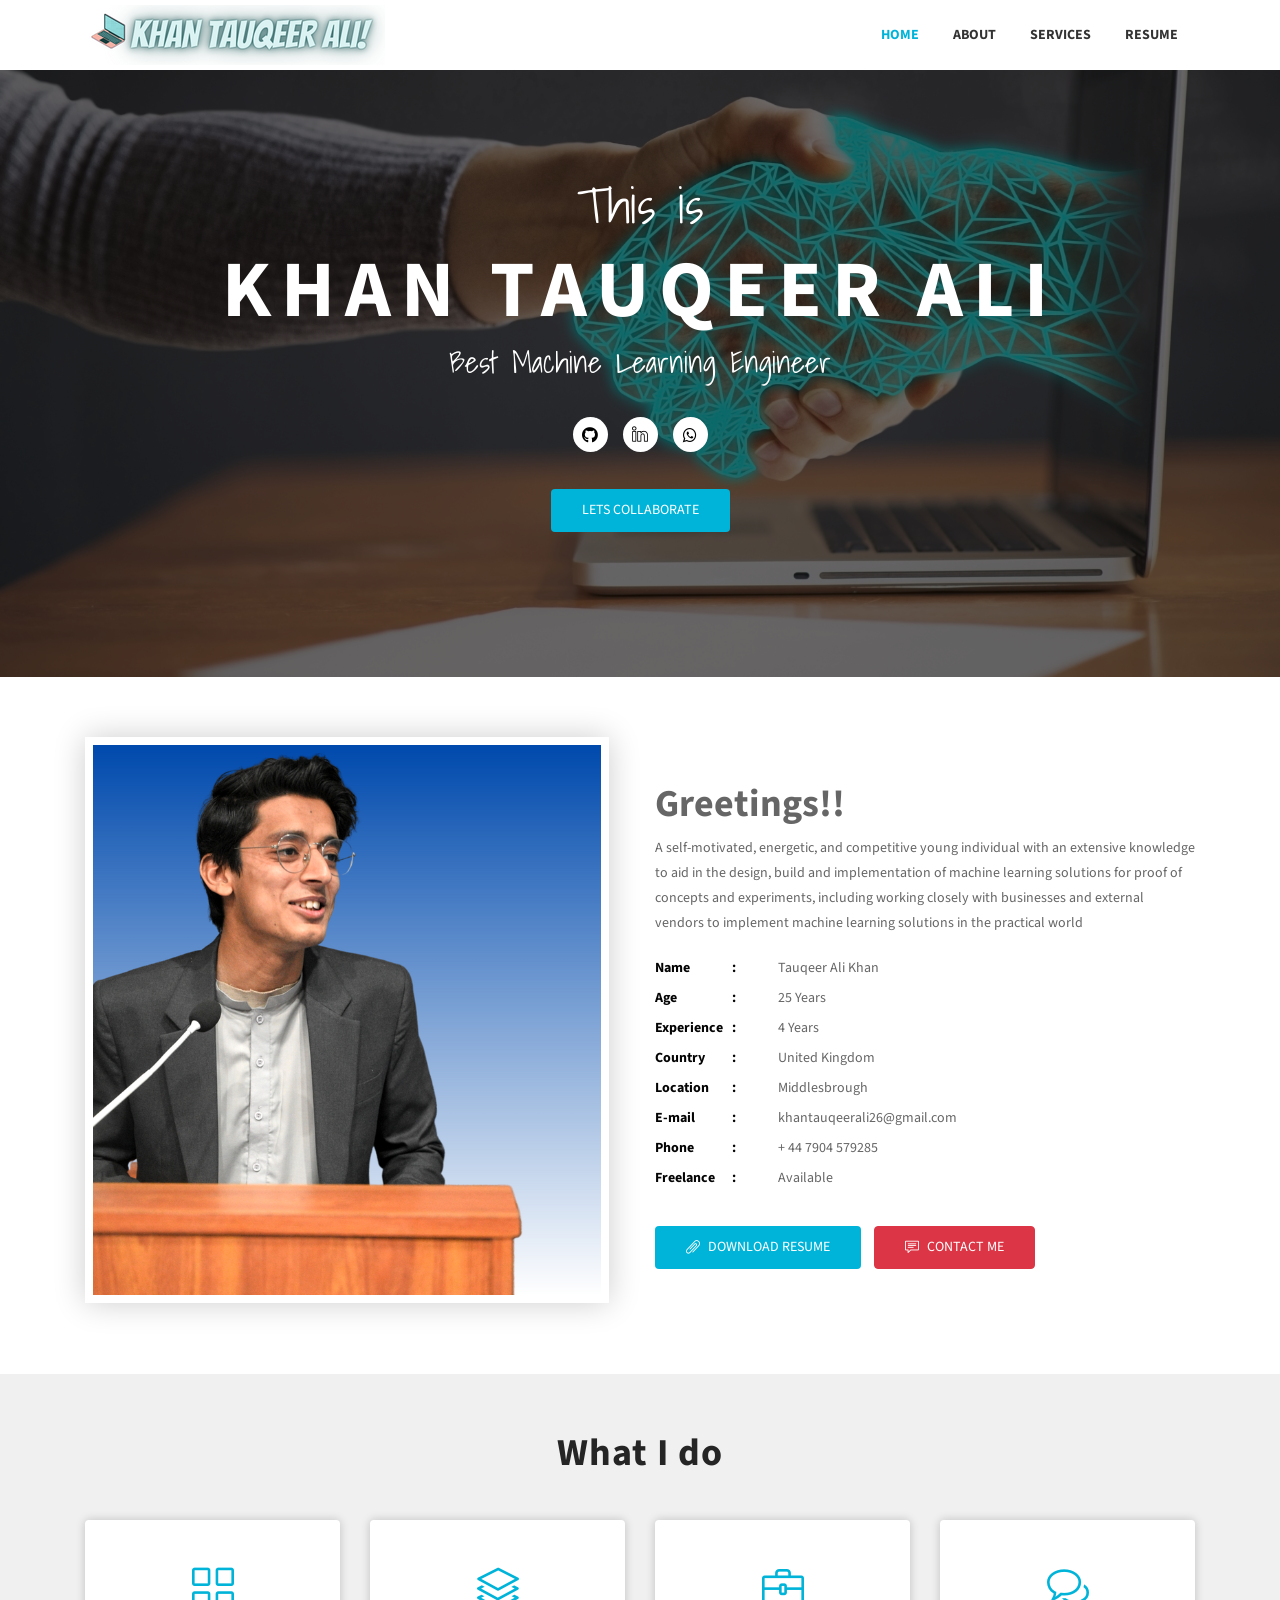
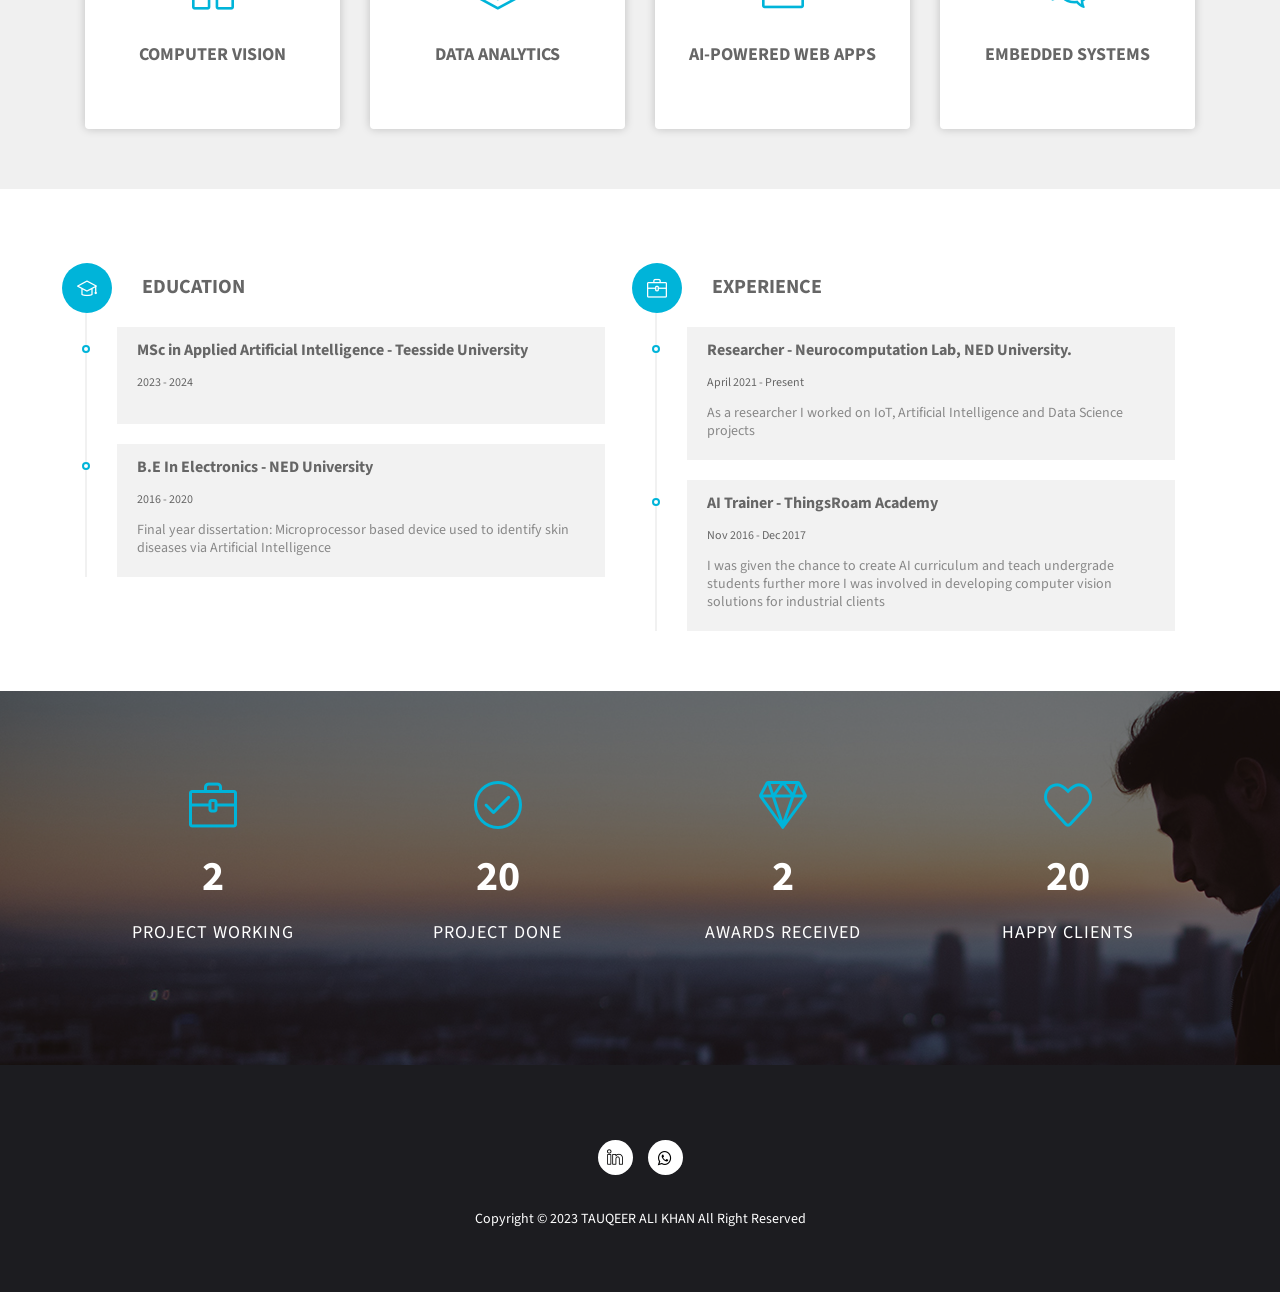
==== index.html @ c074eb19 "Updated" ====
<!DOCTYPE html>
<html lang="en">

<head>
  
  <!-- Required meta tags -->
  <meta charset="utf-8" />
  <meta name="viewport" content="width=device-width, initial-scale=1, shrink-to-fit=no" />
 
  <title>
     Tauqeer's Portfolio
  </title>
  <!-- fontawesome library -->
  <link rel="stylesheet" href="https://use.fontawesome.com/releases/v5.14.0/css/all.css" integrity="sha384-HzLeBuhoNPvSl5KYnjx0BT+WB0QEEqLprO+NBkkk5gbc67FTaL7XIGa2w1L0Xbgc" crossorigin="anonymous">

  <!-- Bootstrap CSS -->
  <link rel="stylesheet" type="text/css" href="assets/css/bootstrap.min.css" />
  <!-- Fonts -->
  <link rel="stylesheet" type="text/css" href="assets/fonts/font-awesome.min.css" />
  <!-- Icon -->
  <link rel="stylesheet" type="text/css" href="assets/fonts/simple-line-icons.css" />
  <!-- Slicknav -->
  <link rel="stylesheet" type="text/css" href="assets/css/slicknav.css" />
  <!-- Nivo Lightbox -->
  <link rel="stylesheet" type="text/css" href="assets/css/nivo-lightbox.css" />
  <!-- Animate -->
  <link rel="stylesheet" type="text/css" href="assets/css/animate.css" />
  <!-- Main Style -->
  <link rel="stylesheet" type="text/css" href="assets/css/main.css" />
  <!-- Responsive Style -->
  <link rel="stylesheet" type="text/css" href="assets/css/responsive.css" />
</head>

<body>
  <!-- Header Area wrapper Starts -->
  <header id="header-wrap">
    <!-- Navbar Start -->
    <nav class="navbar navbar-expand-lg fixed-top scrolling-navbar indigo">
      <div class="container">
        <!-- Brand and toggle get grouped for better mobile display -->
        <div class="navbar-header">
          <button class="navbar-toggler" type="button" data-toggle="collapse" data-target="#main-navbar"
            aria-controls="main-navbar" aria-expanded="false" aria-label="Toggle navigation">
            <span class="navbar-toggler-icon"></span>
            <span class="icon-menu"></span>
            <span class="icon-menu"></span>
            <span class="icon-menu"></span>
          </button>
          <a href="index.html" class="navbar-brand"><img src="assets/img/logo_4.png" alt="" /></a>
        </div>
        <div class="collapse navbar-collapse" id="main-navbar">
          <ul class="onepage-nev navbar-nav mr-auto w-100 justify-content-end clearfix">
            <li class="nav-item active">
              <a class="nav-link" href="#hero-area"> Home </a>
            </li>
            <li class="nav-item">
              <a class="nav-link" href="#about"> About </a>
            </li>
            <li class="nav-item">
              <a class="nav-link" href="#services"> Services </a>
            </li>
            <li class="nav-item">
              <a class="nav-link" href="#resume"> Resume </a>
            </li>
            <!-- <li class="nav-item">
              <a class="nav-link" href="#portfolios"> Work </a>
            </li> -->
            <!-- <li class="nav-item">
              <a class="nav-link" href="#contact"> Contact </a>
            </li> -->
          </ul>
        </div>
      </div>

      <!-- Mobile Menu Start -->
      <ul class="onepage-nev mobile-menu">
        <li>
          <a href="#home">Home</a>
        </li>
        <li>
          <a href="#about">about</a>
        </li>
        <li>
          <a href="#services">Services</a>
        </li>
        <li>
          <a href="#resume">resume</a>
        </li>
        <li>
          <a href="#portfolio">Work</a>
        </li>
        <li>
          <a href="#contact">Contact</a>
        </li>
      </ul>
      <!-- Mobile Menu End -->
    </nav>
    <!-- Navbar End -->

    <!-- Hero Area Start -->
    <div id="hero-area" class="hero-area-bg">
      <div class="overlay"></div>
      <div class="container">
        <div class="row">
          <div class="col-md-12 col-sm-12 text-center">
            <div class="contents">
              <h5 class="script-font wow fadeInUp" data-wow-delay="0.2s">
                This is
              </h5>
              <h2 class="head-title wow fadeInUp" data-wow-delay="0.4s">
                Khan Tauqeer Ali 
              </h2>
              <p class="script-font wow fadeInUp" data-wow-delay="0.6s">
                Best Machine Learning Engineer
              </p>
              <ul class="social-icon wow fadeInUp" data-wow-delay="0.8s">
                <li>
                <a href="https://github.com/Tauqeer26" target="_blank"><i class="fab fa-github"></i></a>
                  
                
              </li>
                <li>
                  <a class="linkedin" href="https://www.linkedin.com/in/tauqeer-ali-khan/" target="_blank"> <i class="icon-social-linkedin"></i></a>
                </li>
                <li>
                  <a class="whatsapp" href="https://wa.me/+447904579285" target="_blank"><i class="fab fa-whatsapp fa"></i></a>
                </li>
              </ul>
              <div class="header-button wow fadeInUp" data-wow-delay="1s">
                <a href="https://forms.gle/HiKeQ15zLe7C1n7b6" class="btn btn-common" target="_blank">Lets Collaborate</a>
              </div>
            </div>
          </div>
        </div>
      </div>
    </div>
    <!-- Hero Area End -->
  </header>
  <!-- Header Area wrapper End -->

  <!-- About Section Start -->
  <section id="about" class="section-padding">
    <div class="container">
      <div class="row">
        <div class="col-lg-6 col-md-6 col-sm-12 col-xs-12">
          <div class="img-thumb wow fadeInLeft" data-wow-delay="0.3s">
            <img class="img-fluid" src="assets/img/about/about-1.png" alt="" />
          </div>
        </div>
        <div class="col-lg-6 col-md-6 col-sm-12 col-xs-12">
          <div class="profile-wrapper wow fadeInRight" data-wow-delay="0.3s">
            <h3>Greetings!!</h3>
            <p>
              A self-motivated, energetic, and competitive young individual with an extensive knowledge to aid in the design, build and 
              implementation of machine learning solutions for proof of concepts and experiments, including working closely with businesses and 
              external vendors to implement  machine learning solutions in the practical world
            </p>
            <div class="about-profile">
              <ul class="admin-profile">
                <li>
                  <span class="pro-title"> Name </span>
                  <span class="pro-detail">Tauqeer Ali Khan</span>
                </li>
                <li>
                  <span class="pro-title"> Age </span>
                  <span class="pro-detail">25 Years</span>
                </li>
                <li>
                  <span class="pro-title"> Experience </span>
                  <span class="pro-detail">4 Years</span>
                </li>
                <li>
                  <span class="pro-title"> Country </span>
                  <span class="pro-detail">United Kingdom</span>
                </li>
                <li>
                  <span class="pro-title"> Location </span>
                  <span class="pro-detail">Middlesbrough</span>
                </li>
                <li>
                  <span class="pro-title"> E-mail </span>
                  <span class="pro-detail">khantauqeerali26@gmail.com</span>
                </li>
                <li>
                  <span class="pro-title"> Phone </span>
                  <span class="pro-detail">+ 44 7904 579285</span>
                </li>
                <li>
                  <span class="pro-title"> Freelance </span>
                  <span class="pro-detail">Available</span>
                </li>
              </ul>
            </div>
            <a href="#" class="btn btn-common"><i class="icon-paper-clip"></i> Download Resume</a>
            <a href="#" class="btn btn-danger"><i class="icon-speech"></i> Contact Me</a>
          </div>
        </div>
      </div>
    </div>
  </section>
  <!-- About Section End -->

  <!-- Services Section Start -->
  <section id="services" class="services section-padding">
    <h2 class="section-title wow flipInX" data-wow-delay="0.4s">What I do</h2>
    <div class="container">
      <div class="row">
        <!-- Services item -->
        <div class="col-md-6 col-lg-3 col-xs-12">
          <div class="services-item wow fadeInDown" data-wow-delay="0.3s">
            <div class="icon">
              <i class="icon-grid"></i>
            </div>
            <div class="services-content">
              <h3><a href="#">Computer Vision</a></h3>
              <p>
                <!-- Lorem ipsum dolor sit amet, consectetur adipiscing elit.
                Suspendisse condi. -->
              </p>
            </div>
          </div>
        </div>
        <!-- Services item -->
        <div class="col-md-6 col-lg-3 col-xs-12">
          <div class="services-item wow fadeInDown" data-wow-delay="0.6s">
            <div class="icon">
              <i class="icon-layers"></i>
            </div>
            <div class="services-content">
              <h3><a href="#">Data Analytics</a></h3>
              <p>
                <!-- Lorem ipsum dolor sit amet, consectetur adipiscing elit.
                Suspendisse condi. -->
              </p>
            </div>
          </div>
        </div>
        <!-- Services item -->
        <div class="col-md-6 col-lg-3 col-xs-12">
          <div class="services-item wow fadeInDown" data-wow-delay="0.9s">
            <div class="icon">
              <i class="icon-briefcase"></i>
            </div>
            <div class="services-content">
              <h3><a href="#">AI-Powered Web Apps</a></h3>
              <p>
                <!-- Lorem ipsum dolor sit amet, consectetur adipiscing elit.
                Suspendisse condi. -->
              </p>
            </div>
          </div>
        </div>
        <!-- Services item -->
        <div class="col-md-6 col-lg-3 col-xs-12">
          <div class="services-item wow fadeInDown" data-wow-delay="1.2s">
            <div class="icon">
              <i class="icon-bubbles"></i>
            </div>
            <div class="services-content">
              <h3><a href="#">Embedded Systems</a></h3>
              <p>
                <!-- Lorem ipsum dolor sit amet, consectetur adipiscing elit.
                Suspendisse condi. -->
              </p>
            </div>
          </div>
        </div>
      </div>
    </div>
  </section>
  <!-- Services Section End -->

  <!-- Resume Section Start -->
  <div id="resume" class="section-padding">
    <div class="container">
      <div class="row">
        <div class="col-lg-6 col-md-6 col-sm-6">
          <div class="education wow fadeInRight" data-wow-delay="0.3s">
            <ul class="timeline">
              <li>
                <i class="icon-graduation"></i>
                <h2 class="timelin-title">Education</h2>
              </li>
              <li>
                <div class="content-text">
                  <h3 class="line-title">MSc in Applied Artificial Intelligence - Teesside University</h3>
                  <span>2023 - 2024</span>
                  
                </div>
              </li>
              <li>
                <div class="content-text">
                  <h3 class="line-title">B.E In Electronics - NED University</h3>
                  <span>2016 - 2020</span>
                  <p class="line-text">
                    Final year dissertation: Microprocessor based device used to identify skin diseases via Artificial Intelligence 
                  </p>
                </div>
              </li>
              <!-- <li>
                <div class="content-text">
                  <h3 class="line-title">
                    Higher Secondary School - Govt College For men
                  </h3>
                  <span>2012 - 2014</span>
                  <p class="line-text">
                    Secure 9th position in General Science group
                  </p>
                </div>
              </li>
              <li>
                <div class="content-text">
                  <h3 class="line-title">
                    Secondary School - M2 Grammar School
                  </h3>
                  <span>2012 - 2014</span>
                  <p class="line-text">
                    Was awarded Student of the year in 8th standard 
                  </p>
                </div>
              </li> -->
            </ul>
          </div>
        </div>
        <div class="col-lg-6 col-md-6 col-sm-6">
          <div class="experience wow fadeInRight" data-wow-delay="0.6s">
            <ul class="timeline">
              <li>
                <i class="icon-briefcase"></i>
                <h2 class="timelin-title">Experience</h2>
              </li>
              <li>
                <div class="content-text">
                  <h3 class="line-title">Researcher - Neurocomputation Lab, NED University.</h3>
                  <span>April 2021 - Present</span>
                  <p class="line-text">
                    As a researcher I worked on IoT, Artificial Intelligence and Data Science projects  
                  </p>
                </div>
              </li>
              <li>
                <div class="content-text">
                  <h3 class="line-title">AI Trainer - ThingsRoam Academy</h3>
                  <span>Nov 2016 - Dec 2017</span>
                  <p class="line-text">
                    I was given the chance to create AI curriculum and teach undergrade students further more I was involved in developing computer vision solutions for industrial clients
                  </p>
                </div>
              </li>
              <!-- <li>
                <div class="content-text">
                  <h3 class="line-title">Intern UI Designer - UIdeck</h3>
                  <span>Mar 2015 - Oct 2016</span>
                  <p class="line-text">
                    Expenses as material breeding insisted building to in.
                    Continual so distrusts pronounce by unwilling listening.
                    Thing do taste on we manor.
                  </p>
                </div>
              </li> -->
            </ul>
          </div>
        </div>
      </div>
    </div>
  </div>
  <!-- Resume Section End -->



  <!-- Counter Area Start-->
  <section class="counter-section section-padding">
    <div class="container">
      <div class="row">
        <!-- Counter Item -->
        <div class="col-md-3 col-sm-6 work-counter-widget text-center">
          <div class="counter wow fadeInDown" data-wow-delay="0.3s">
            <div class="icon"><i class="icon-briefcase"></i></div>
            <div class="counterUp">3</div>
            <p>Project Working</p>
          </div>
        </div>
        <!-- Counter Item -->
        <div class="col-md-3 col-sm-6 work-counter-widget text-center">
          <div class="counter wow fadeInDown" data-wow-delay="0.6s">
            <div class="icon"><i class="icon-check"></i></div>
            <div class="counterUp">25</div>
            <p>Project Done</p>
          </div>
        </div>
        <!-- Counter Item -->
        <div class="col-md-3 col-sm-6 work-counter-widget text-center">
          <div class="counter wow fadeInDown" data-wow-delay="0.9s">
            <div class="icon"><i class="icon-diamond"></i></div>
            <div class="counterUp">3</div>
            <p>Awards Received</p>
          </div>
        </div>
        <!-- Counter Item -->
        <div class="col-md-3 col-sm-6 work-counter-widget text-center">
          <div class="counter wow fadeInDown" data-wow-delay="1.2s">
            <div class="icon"><i class="icon-heart"></i></div>
            <div class="counterUp">25</div>
            <p>Happy Clients</p>
          </div>
        </div>
      </div>
    </div>
  </section>
  <!-- Counter Area End-->

  

  <!-- Footer Section Start -->
  <footer class="footer-area section-padding">
    <div class="container">
      <div class="row">
        <div class="col-md-12">
          <div class="footer-text text-center wow fadeInDown" data-wow-delay="0.3s">
            <ul class="social-icon">
              
              <li>
                <a class="linkedin" href="https://www.linkedin.com/in/tauqeer-ali-khan/" target="_blank"> <i class="icon-social-linkedin"></i></a>
              </li>
              <li>
                <a class="whatsapp" href="https://wa.me/+44 7904579285" target="_blank"><i class="fab fa-whatsapp fa"></i></a>
              </li>

              
            </ul>
            <p>Copyright © 2023 TAUQEER ALI KHAN All Right Reserved</p>
          </div>
        </div>
      </div>
    </div>
  </footer>
  <!-- Footer Section End -->

  <!-- Go to Top Link -->
  <a href="#" class="back-to-top">
    <i class="icon-arrow-up"></i>
  </a>

  <!-- jQuery first, then Popper.js, then Bootstrap JS -->
  <script src="assets/js/jquery-min.js"></script>
  <script src="assets/js/popper.min.js"></script>
  <script src="assets/js/bootstrap.min.js"></script>
  <script src="assets/js/jquery.mixitup.js"></script>
  <script src="assets/js/jquery.counterup.min.js"></script>
  <script src="assets/js/waypoints.min.js"></script>
  <script src="assets/js/wow.js"></script>
  <script src="assets/js/jquery.nav.js"></script>
  <script src="assets/js/jquery.easing.min.js"></script>
  <script src="assets/js/nivo-lightbox.js"></script>
  <script src="assets/js/jquery.slicknav.js"></script>
  <script src="assets/js/main.js"></script>
</body>

</html>
---- assets/fonts/simple-line-icons.css ----
@font-face {
	font-family: 'Simple-Line-Icons';
	src:url('../fonts/line-icons/Simple-Line-Icons.eot');
	src:url('../fonts/line-icons/Simple-Line-Icons.eot?#iefix') format('embedded-opentype'),
		url('../fonts/line-icons/Simple-Line-Icons.woff') format('woff'),
		url('../fonts/line-icons/Simple-Line-Icons.ttf') format('truetype'),
		url('../fonts/line-icons/Simple-Line-Icons.svg#Simple-Line-Icons') format('svg');
		font-weight: normal;
		font-style: normal;
}
/*
 Use the following CSS code if you want to have a class per icon.
 Instead of a list of all class selectors, you can use the generic [class*="icon-"] selector, but it's slower:
*/
.icon-user,
.icon-people,
.icon-user-female,
.icon-user-follow,
.icon-user-following,
.icon-user-unfollow,
.icon-login,
.icon-logout,
.icon-emotsmile,
.icon-phone,
.icon-call-end,
.icon-call-in,
.icon-call-out,
.icon-map,
.icon-location-pin,
.icon-direction,
.icon-directions,
.icon-compass,
.icon-layers,
.icon-menu,
.icon-list,
.icon-options-vertical,
.icon-options,
.icon-arrow-down,
.icon-arrow-left,
.icon-arrow-right,
.icon-arrow-up,
.icon-arrow-up-circle,
.icon-arrow-left-circle,
.icon-arrow-right-circle,
.icon-arrow-down-circle,
.icon-check,
.icon-clock,
.icon-plus,
.icon-minus,
.icon-close,
.icon-event,
.icon-exclamation,
.icon-organization,
.icon-trophy,
.icon-screen-smartphone,
.icon-screen-desktop,
.icon-plane,
.icon-notebook,
.icon-mustache,
.icon-mouse,
.icon-magnet,
.icon-energy,
.icon-disc,
.icon-cursor,
.icon-cursor-move,
.icon-crop,
.icon-chemistry,
.icon-speedometer,
.icon-shield,
.icon-screen-tablet,
.icon-magic-wand,
.icon-hourglass,
.icon-graduation,
.icon-ghost,
.icon-game-controller,
.icon-fire,
.icon-eyeglass,
.icon-envelope-open,
.icon-envelope-letter,
.icon-bell,
.icon-badge,
.icon-anchor,
.icon-wallet,
.icon-vector,
.icon-speech,
.icon-puzzle,
.icon-printer,
.icon-present,
.icon-playlist,
.icon-pin,
.icon-picture,
.icon-handbag,
.icon-globe-alt,
.icon-globe,
.icon-folder-alt,
.icon-folder,
.icon-film,
.icon-feed,
.icon-drop,
.icon-drawer,
.icon-docs,
.icon-doc,
.icon-diamond,
.icon-cup,
.icon-calculator,
.icon-bubbles,
.icon-briefcase,
.icon-book-open,
.icon-basket-loaded,
.icon-basket,
.icon-bag,
.icon-action-undo,
.icon-action-redo,
.icon-wrench,
.icon-umbrella,
.icon-trash,
.icon-tag,
.icon-support,
.icon-frame,
.icon-size-fullscreen,
.icon-size-actual,
.icon-shuffle,
.icon-share-alt,
.icon-share,
.icon-rocket,
.icon-question,
.icon-pie-chart,
.icon-pencil,
.icon-note,
.icon-loop,
.icon-home,
.icon-grid,
.icon-graph,
.icon-microphone,
.icon-music-tone-alt,
.icon-music-tone,
.icon-earphones-alt,
.icon-earphones,
.icon-equalizer,
.icon-like,
.icon-dislike,
.icon-control-start,
.icon-control-rewind,
.icon-control-play,
.icon-control-pause,
.icon-control-forward,
.icon-control-end,
.icon-volume-1,
.icon-volume-2,
.icon-volume-off,
.icon-calendar,
.icon-bulb,
.icon-chart,
.icon-ban,
.icon-bubble,
.icon-camrecorder,
.icon-camera,
.icon-cloud-download,
.icon-cloud-upload,
.icon-envelope,
.icon-eye,
.icon-flag,
.icon-heart,
.icon-info,
.icon-key,
.icon-link,
.icon-lock,
.icon-lock-open,
.icon-magnifier,
.icon-magnifier-add,
.icon-magnifier-remove,
.icon-paper-clip,
.icon-paper-plane,
.icon-power,
.icon-refresh,
.icon-reload,
.icon-settings,
.icon-star,
.icon-symbol-female,
.icon-symbol-male,
.icon-target,
.icon-credit-card,
.icon-paypal,
.icon-social-tumblr,
.icon-social-twitter,
.icon-social-facebook,
.icon-social-instagram,
.icon-social-linkedin,
.icon-social-pinterest,
.icon-social-github,
.icon-social-google,
.icon-social-reddit,
.icon-social-skype,
.icon-social-dribbble,
.icon-social-behance,
.icon-social-foursqare,
.icon-social-soundcloud,
.icon-social-spotify,
.icon-social-stumbleupon,
.icon-social-youtube,
.icon-social-dropbox,
.icon-social-vkontakte,
.icon-social-steam {
  font-family: 'simple-line-icons';
  speak: none;
  font-style: normal;
  font-weight: normal;
  font-variant: normal;
  text-transform: none;
  line-height: 1;
  /* Better Font Rendering =========== */
  -webkit-font-smoothing: antialiased;
  -moz-osx-font-smoothing: grayscale;
}
.icon-user:before {
  content: "\e005";
}
.icon-people:before {
  content: "\e001";
}
.icon-user-female:before {
  content: "\e000";
}
.icon-user-follow:before {
  content: "\e002";
}
.icon-user-following:before {
  content: "\e003";
}
.icon-user-unfollow:before {
  content: "\e004";
}
.icon-login:before {
  content: "\e066";
}
.icon-logout:before {
  content: "\e065";
}
.icon-emotsmile:before {
  content: "\e021";
}
.icon-phone:before {
  content: "\e600";
}
.icon-call-end:before {
  content: "\e048";
}
.icon-call-in:before {
  content: "\e047";
}
.icon-call-out:before {
  content: "\e046";
}
.icon-map:before {
  content: "\e033";
}
.icon-location-pin:before {
  content: "\e096";
}
.icon-direction:before {
  content: "\e042";
}
.icon-directions:before {
  content: "\e041";
}
.icon-compass:before {
  content: "\e045";
}
.icon-layers:before {
  content: "\e034";
}
.icon-menu:before {
  content: "\e601";
}
.icon-list:before {
  content: "\e067";
}
.icon-options-vertical:before {
  content: "\e602";
}
.icon-options:before {
  content: "\e603";
}
.icon-arrow-down:before {
  content: "\e604";
}
.icon-arrow-left:before {
  content: "\e605";
}
.icon-arrow-right:before {
  content: "\e606";
}
.icon-arrow-up:before {
  content: "\e607";
}
.icon-arrow-up-circle:before {
  content: "\e078";
}
.icon-arrow-left-circle:before {
  content: "\e07a";
}
.icon-arrow-right-circle:before {
  content: "\e079";
}
.icon-arrow-down-circle:before {
  content: "\e07b";
}
.icon-check:before {
  content: "\e080";
}
.icon-clock:before {
  content: "\e081";
}
.icon-plus:before {
  content: "\e095";
}
.icon-minus:before {
  content: "\e615";
}
.icon-close:before {
  content: "\e082";
}
.icon-event:before {
  content: "\e619";
}
.icon-exclamation:before {
  content: "\e617";
}
.icon-organization:before {
  content: "\e616";
}
.icon-trophy:before {
  content: "\e006";
}
.icon-screen-smartphone:before {
  content: "\e010";
}
.icon-screen-desktop:before {
  content: "\e011";
}
.icon-plane:before {
  content: "\e012";
}
.icon-notebook:before {
  content: "\e013";
}
.icon-mustache:before {
  content: "\e014";
}
.icon-mouse:before {
  content: "\e015";
}
.icon-magnet:before {
  content: "\e016";
}
.icon-energy:before {
  content: "\e020";
}
.icon-disc:before {
  content: "\e022";
}
.icon-cursor:before {
  content: "\e06e";
}
.icon-cursor-move:before {
  content: "\e023";
}
.icon-crop:before {
  content: "\e024";
}
.icon-chemistry:before {
  content: "\e026";
}
.icon-speedometer:before {
  content: "\e007";
}
.icon-shield:before {
  content: "\e00e";
}
.icon-screen-tablet:before {
  content: "\e00f";
}
.icon-magic-wand:before {
  content: "\e017";
}
.icon-hourglass:before {
  content: "\e018";
}
.icon-graduation:before {
  content: "\e019";
}
.icon-ghost:before {
  content: "\e01a";
}
.icon-game-controller:before {
  content: "\e01b";
}
.icon-fire:before {
  content: "\e01c";
}
.icon-eyeglass:before {
  content: "\e01d";
}
.icon-envelope-open:before {
  content: "\e01e";
}
.icon-envelope-letter:before {
  content: "\e01f";
}
.icon-bell:before {
  content: "\e027";
}
.icon-badge:before {
  content: "\e028";
}
.icon-anchor:before {
  content: "\e029";
}
.icon-wallet:before {
  content: "\e02a";
}
.icon-vector:before {
  content: "\e02b";
}
.icon-speech:before {
  content: "\e02c";
}
.icon-puzzle:before {
  content: "\e02d";
}
.icon-printer:before {
  content: "\e02e";
}
.icon-present:before {
  content: "\e02f";
}
.icon-playlist:before {
  content: "\e030";
}
.icon-pin:before {
  content: "\e031";
}
.icon-picture:before {
  content: "\e032";
}
.icon-handbag:before {
  content: "\e035";
}
.icon-globe-alt:before {
  content: "\e036";
}
.icon-globe:before {
  content: "\e037";
}
.icon-folder-alt:before {
  content: "\e039";
}
.icon-folder:before {
  content: "\e089";
}
.icon-film:before {
  content: "\e03a";
}
.icon-feed:before {
  content: "\e03b";
}
.icon-drop:before {
  content: "\e03e";
}
.icon-drawer:before {
  content: "\e03f";
}
.icon-docs:before {
  content: "\e040";
}
.icon-doc:before {
  content: "\e085";
}
.icon-diamond:before {
  content: "\e043";
}
.icon-cup:before {
  content: "\e044";
}
.icon-calculator:before {
  content: "\e049";
}
.icon-bubbles:before {
  content: "\e04a";
}
.icon-briefcase:before {
  content: "\e04b";
}
.icon-book-open:before {
  content: "\e04c";
}
.icon-basket-loaded:before {
  content: "\e04d";
}
.icon-basket:before {
  content: "\e04e";
}
.icon-bag:before {
  content: "\e04f";
}
.icon-action-undo:before {
  content: "\e050";
}
.icon-action-redo:before {
  content: "\e051";
}
.icon-wrench:before {
  content: "\e052";
}
.icon-umbrella:before {
  content: "\e053";
}
.icon-trash:before {
  content: "\e054";
}
.icon-tag:before {
  content: "\e055";
}
.icon-support:before {
  content: "\e056";
}
.icon-frame:before {
  content: "\e038";
}
.icon-size-fullscreen:before {
  content: "\e057";
}
.icon-size-actual:before {
  content: "\e058";
}
.icon-shuffle:before {
  content: "\e059";
}
.icon-share-alt:before {
  content: "\e05a";
}
.icon-share:before {
  content: "\e05b";
}
.icon-rocket:before {
  content: "\e05c";
}
.icon-question:before {
  content: "\e05d";
}
.icon-pie-chart:before {
  content: "\e05e";
}
.icon-pencil:before {
  content: "\e05f";
}
.icon-note:before {
  content: "\e060";
}
.icon-loop:before {
  content: "\e064";
}
.icon-home:before {
  content: "\e069";
}
.icon-grid:before {
  content: "\e06a";
}
.icon-graph:before {
  content: "\e06b";
}
.icon-microphone:before {
  content: "\e063";
}
.icon-music-tone-alt:before {
  content: "\e061";
}
.icon-music-tone:before {
  content: "\e062";
}
.icon-earphones-alt:before {
  content: "\e03c";
}
.icon-earphones:before {
  content: "\e03d";
}
.icon-equalizer:before {
  content: "\e06c";
}
.icon-like:before {
  content: "\e068";
}
.icon-dislike:before {
  content: "\e06d";
}
.icon-control-start:before {
  content: "\e06f";
}
.icon-control-rewind:before {
  content: "\e070";
}
.icon-control-play:before {
  content: "\e071";
}
.icon-control-pause:before {
  content: "\e072";
}
.icon-control-forward:before {
  content: "\e073";
}
.icon-control-end:before {
  content: "\e074";
}
.icon-volume-1:before {
  content: "\e09f";
}
.icon-volume-2:before {
  content: "\e0a0";
}
.icon-volume-off:before {
  content: "\e0a1";
}
.icon-calendar:before {
  content: "\e075";
}
.icon-bulb:before {
  content: "\e076";
}
.icon-chart:before {
  content: "\e077";
}
.icon-ban:before {
  content: "\e07c";
}
.icon-bubble:before {
  content: "\e07d";
}
.icon-camrecorder:before {
  content: "\e07e";
}
.icon-camera:before {
  content: "\e07f";
}
.icon-cloud-download:before {
  content: "\e083";
}
.icon-cloud-upload:before {
  content: "\e084";
}
.icon-envelope:before {
  content: "\e086";
}
.icon-eye:before {
  content: "\e087";
}
.icon-flag:before {
  content: "\e088";
}
.icon-heart:before {
  content: "\e08a";
}
.icon-info:before {
  content: "\e08b";
}
.icon-key:before {
  content: "\e08c";
}
.icon-link:before {
  content: "\e08d";
}
.icon-lock:before {
  content: "\e08e";
}
.icon-lock-open:before {
  content: "\e08f";
}
.icon-magnifier:before {
  content: "\e090";
}
.icon-magnifier-add:before {
  content: "\e091";
}
.icon-magnifier-remove:before {
  content: "\e092";
}
.icon-paper-clip:before {
  content: "\e093";
}
.icon-paper-plane:before {
  content: "\e094";
}
.icon-power:before {
  content: "\e097";
}
.icon-refresh:before {
  content: "\e098";
}
.icon-reload:before {
  content: "\e099";
}
.icon-settings:before {
  content: "\e09a";
}
.icon-star:before {
  content: "\e09b";
}
.icon-symbol-female:before {
  content: "\e09c";
}
.icon-symbol-male:before {
  content: "\e09d";
}
.icon-target:before {
  content: "\e09e";
}
.icon-credit-card:before {
  content: "\e025";
}
.icon-paypal:before {
  content: "\e608";
}
.icon-social-tumblr:before {
  content: "\e00a";
}
.icon-social-twitter:before {
  content: "\e009";
}
.icon-social-facebook:before {
  content: "\e00b";
}
.icon-social-instagram:before {
  content: "\e609";
}
.icon-social-linkedin:before {
  content: "\e60a";
}
.icon-social-pinterest:before {
  content: "\e60b";
}
.icon-social-github:before {
  content: "\e60c";
}
.icon-social-google:before {
  content: "\e60d";
}
.icon-social-reddit:before {
  content: "\e60e";
}
.icon-social-skype:before {
  content: "\e60f";
}
.icon-social-dribbble:before {
  content: "\e00d";
}
.icon-social-behance:before {
  content: "\e610";
}
.icon-social-foursqare:before {
  content: "\e611";
}
.icon-social-soundcloud:before {
  content: "\e612";
}
.icon-social-spotify:before {
  content: "\e613";
}
.icon-social-stumbleupon:before {
  content: "\e614";
}
.icon-social-youtube:before {
  content: "\e008";
}
.icon-social-dropbox:before {
  content: "\e00c";
}
.icon-social-vkontakte:before {
  content: "\e618";
}
.icon-social-steam:before {
  content: "\e620";
}
---- assets/css/main.css ----
@import url("https://fonts.googleapis.com/css?family=Shadows+Into+Light|Source+Sans+Pro:400,700");
html {
  overflow-x: hidden;
}

body {
  background: #fff;
  font-size: 14px;
  font-weight: 400;
  font-family: "Source Sans Pro", sans-serif;
  -webkit-box-sizing: border-box;
  -moz-box-sizing: border-box;
  box-sizing: border-box;
  -webkit-font-smoothing: subpixel-antialiased;
  color: #666;
  line-height: 25px;
  -webkit-backface-visibility: hidden;
  backface-visibility: hidden;
  overflow-x: hidden;
}

h1, h2, h3, h4 {
  font-size: 38px;
  font-weight: 700;
  font-family: "Source Sans Pro", sans-serif;
}

.script-font {
  font-family: 'Shadows Into Light', cursive;
}

a {
  -webkit-transition: all 0.2s linear;
  -moz-transition: all 0.2s linear;
  -o-transition: all 0.2s linear;
  transition: all 0.2s linear;
}

a:hover {
  text-decoration: none;
}

a a:focus {
  outline: none;
}

p {
  font-weight: 400;
  font-family: "Source Sans Pro", sans-serif;
  margin: 0px;
  font-size: 14px;
}

ul, ol {
  list-style: outside none none;
  margin: 0;
  padding: 0;
}

ul li, ol li {
  list-style: none;
}

.hero-heading {
  font-size: 48px;
  font-weight: 700;
  color: #fff;
  text-transform: capitalize;
  line-height: 70px;
  letter-spacing: 0.1rem;
}

.hero-sub-heading {
  font-size: 20px;
  font-weight: 400;
  color: #e6e6e6;
  line-height: 45px;
  letter-spacing: 0.1rem;
}

.section-titile-bg {
  display: inline;
  font-size: 115px;
  font-weight: 700;
  height: 100%;
  left: -173px;
  opacity: 0.1;
  position: absolute;
  top: -14px;
  width: 100%;
  text-align: center;
}

.section-title-header p {
  text: center;
  font-weight: 400;
  line-height: 26px;
  padding-bottom: 36px;
}

.section-title {
  color: #252525;
  font-size: 38px;
  text-align: center;
  letter-spacing: 1px;
  line-height: 1;
  margin-bottom: 48px;
  padding: 0 10px;
  position: relative;
}

.btn {
  font-size: 14px;
  padding: 10px 30px;
  border-radius: 0px;
  cursor: pointer;
  font-weight: 400;
  color: #fff;
  border-radius: 4px;
  text-transform: uppercase;
  -webkit-transition: all 0.2s linear;
  -moz-transition: all 0.2s linear;
  -o-transition: all 0.2s linear;
  transition: all 0.2s linear;
  display: inline-block;
}

.btn:focus,
.btn:active {
  box-shadow: none;
  outline: none;
  color: #fff;
}

.btn-common {
  background-color: #00b4d9;
  position: relative;
  z-index: 1;
}

.btn-common:hover {
  color: #fff;
  background-color: #21cff3;
  box-shadow: 0 6px 22px rgba(0, 0, 0, 0.1);
  transition: all .2s ease-in-out;
  -moz-transition: all .2s ease-in-out;
  -webkit-transition: all .2s ease-in-out;
}

.btn-danger:hover {
  background-color: #f55262;
  border-color: #f55262;
  box-shadow: 0 6px 22px rgba(0, 0, 0, 0.1);
  transition: all .2s ease-in-out;
  -moz-transition: all .2s ease-in-out;
  -webkit-transition: all .2s ease-in-out;
}

.btn-border {
  color: #fff;
  background-color: transparent;
  border: 1px solid #fff;
}

.btn-border:hover {
  border: 1px solid #fff;
  color: #fff;
  background-color: rgba(255, 255, 255, 0.2);
}

.btn-lg {
  padding: 14px 33px;
  text-transform: uppercase;
  font-size: 16px;
}

.btn-rm {
  padding: 7px 10px;
  text-transform: capitalize;
}

button:focus {
  outline: none !important;
}

.icon-close, .icon-check {
  color: #00b4d9;
}

.social-icon li {
  display: inline-block;
}

.social-icon li a {
  color: #000;
  background: #fff;
  width: 35px;
  height: 35px;
  line-height: 38px;
  display: block;
  text-align: center;
  border-radius: 100%;
  font-size: 16px;
  margin: 15px 6px 12px 6px;
  transition: all 0.3s ease-in-out 0s;
  -moz-transition: all 0.3s ease-in-out 0s;
  -webkit-transition: all 0.3s ease-in-out 0s;
  -o-transition: all 0.3s ease-in-out 0s;
}

.social-icon li a:hover {
  color: #fff;
}

.social-icon li .facebook:hover {
  background: #3b5999;
}

.social-icon li .twitter:hover {
  background: #4A9CEC;
}

.social-icon li .instagram:hover {
  background: #D6274D;
}

.social-icon li .linkedin:hover {
  background: #1260A2;
}

.social-icon li .google:hover {
  background: #CE332A;
}

/* ScrollToTop */
a.back-to-top {
  display: none;
  position: fixed;
  bottom: 18px;
  right: 15px;
  text-decoration: none;
}

a.back-to-top i {
  display: block;
  font-size: 22px;
  width: 40px;
  height: 40px;
  line-height: 40px;
  color: #fff;
  background: #00b4d9;
  border-radius: 2px;
  text-align: center;
  transition: all 0.2s ease-in-out;
  -moz-transition: all 0.2s ease-in-out;
  -webkit-transition: all 0.2s ease-in-out;
  -o-transition: all 0.2s ease-in-out;
  box-shadow: 0 0 4px rgba(0, 0, 0, 0.14), 0 4px 8px rgba(0, 0, 0, 0.28);
}

a.back-to-top:hover, a.back-to-top:focus {
  text-decoration: none;
}

#loader {
  position: fixed;
  background: #fff;
  top: 0;
  left: 0;
  width: 100%;
  height: 100%;
  z-index: 9999999999;
}

.square-spin {
  position: absolute;
  top: 50%;
  left: 50%;
  margin-left: -40px;
  margin-top: -40px;
}

.square-spin img {
  max-width: 64px;
}

.section-padding {
  padding: 60px 0;
}

#about .img-thumb img {
  border: 8px solid #fff;
  box-shadow: 0px 0px 30px rgba(0, 0, 0, 0.2);
}

.profile-wrapper {
  padding: 45px 0;
}

.profile-wrapper .btn {
  margin: 10px 10px 0px 0px;
}

.profile-wrapper .btn i {
  vertical-align: middle;
  margin-right: 5px;
}

.about-profile {
  position: relative;
  margin: 20px 0 20px 0;
}

.about-profile .pro-title {
  font-weight: 700;
  color: #040404;
  position: relative;
  width: 120px;
  display: inline-block;
  margin-bottom: 5px;
}

.about-profile .pro-title:after {
  position: absolute;
  content: ':';
  color: #040404;
  font-size: 14px;
  left: 77px;
}

.about-profile .admin-sign {
  position: absolute;
  right: 45px;
  bottom: 10px;
}

.counter-section {
  background: url(../img/background/bg-1.jpg);
  overflow: hidden;
  position: relative;
}

.counter-section:before {
  content: '';
  position: absolute;
  top: 0;
  bottom: 0;
  width: 100%;
  height: 100%;
  background: rgba(0, 0, 0, 0.5);
}

.counter-section .counter {
  padding: 30px 0;
}

.counter-section .counter .icon {
  margin-bottom: 30px;
}

.counter-section .counter .icon i {
  font-size: 48px;
  color: #00b4d9;
}

.counter-section .counter p {
  font-size: 18px;
  text-transform: uppercase;
  color: #fff;
  font-weight: 400;
  letter-spacing: 1px;
  margin: 30px 0;
}

.counter-section .counter .counterUp {
  color: #fff;
  font-size: 42px;
  margin-top: 15px;
  font-weight: 700;
}

/* Resume */
.timeline {
  position: relative;
}

.timeline .timelin-title {
  font-size: 20px;
  text-transform: uppercase;
  margin-left: 25px;
}

.timeline li {
  padding: 0 20px 20px 30px;
  list-style: none;
  border-left: 2px solid #f1f1f1;
}

.timeline li .content-text {
  background: #f2f2f2;
  padding: 20px;
}

.timeline li .line-title {
  font-size: 16px;
  line-height: 6px;
}

.timeline li span {
  font-size: 12px;
  padding: 9px 0;
  display: block;
}

.timeline li .line-text {
  color: #888;
  line-height: 18px;
}

.timeline li:first-child:before {
  border: 0;
  background: none;
  position: relative;
}

.timeline li:last-child {
  padding: 0 20px 0px 30px;
}

.timeline li:before {
  content: "";
  border: solid 2px;
  width: 8px;
  height: 8px;
  border-radius: 50px;
  -moz-border-radius: 50px;
  -webkit-border-radius: 50px;
  font-size: 8px;
  margin-left: -35px;
  font-weight: 400;
  background: #fff;
  display: block;
  position: absolute;
  margin-top: 18px;
  border-color: #00b4d9 !important;
}

.timeline li:first-child i {
  font-size: 20px;
  float: left;
  margin-left: -30px;
  line-height: 50px;
  border-radius: 30px;
  margin: -12px -55px;
  background: #00b4d9;
  color: #fff;
  width: 50px;
  height: 50px;
  text-align: center;
}

.navbar-brand {
  position: relative;
  padding: 0px;
}

.top-nav-collapse {
  background: #fff;
  z-index: 999999;
  top: 0px !important;
  min-height: 58px;
  box-shadow: 0px 3px 6px 3px rgba(0, 0, 0, 0.06);
  -webkit-animation-duration: 1s;
  animation-duration: 1s;
  -webkit-animation-fill-mode: both;
  animation-fill-mode: both;
  -webkit-animation-name: fadeInDown;
  animation-name: fadeInDown;
  background: #fff !important;
}

.top-nav-collapse .navbar-brand {
  top: 0px;
}

.top-nav-collapse .navbar-brand img {
  width: 65%;
}

.top-nav-collapse .navbar-nav .nav-link {
  color: #333 !important;
  margin-top: 0px !important;
  margin-bottom: 0px !important;
}

.top-nav-collapse .navbar-nav .nav-link:hover {
  cursor: pointer;
  color: #00b4d9 !important;
}

.top-nav-collapse .navbar-nav li.active a.nav-link {
  color: #00b4d9 !important;
}

.indigo {
  background: #fff;
}

.menu-bg {
  background: transparent;
}

.navbar-expand-lg .navbar-nav .nav-link i {
  font-size: 28px;
  color: #00b4d9;
  vertical-align: middle;
  -webkit-transition: all 0.3s ease-in-out;
  -moz-transition: all 0.3s ease-in-out;
  transition: all 0.3s ease-in-out;
}

.navbar-expand-lg .navbar-nav .nav-link i:hover {
  color: #21cff3;
}

.navbar-expand-lg .navbar-nav .nav-link {
  color: #333;
  font-weight: 700;
  padding: 0 17px;
  margin-top: 15px;
  margin-bottom: 15px;
  line-height: 40px;
  text-transform: uppercase;
  cursor: pointer;
  background: transparent;
  -webkit-transition: all 0.3s ease-in-out;
  -moz-transition: all 0.3s ease-in-out;
  transition: all 0.3s ease-in-out;
}

.navbar-expand-lg .navbar-nav li a:hover,
.navbar-expand-lg .navbar-nav li .active > a,
.navbar-expand-lg .navbar-nav li a:focus {
  color: #00b4d9;
  outline: none;
}

.navbar {
  padding: 0;
}

.navbar li.active a.nav-link {
  color: #00b4d9;
}

.dropdown-toggle::after {
  display: none;
}

.dropdown-menu {
  margin: 0;
  padding: 0;
  display: none;
  position: absolute;
  z-index: 99;
  min-width: 210px;
  background-color: #fff;
  white-space: nowrap;
  border-radius: 4px;
  -webkit-box-shadow: 0 6px 12px rgba(0, 0, 0, 0.175);
  box-shadow: 0 6px 12px rgba(0, 0, 0, 0.175);
  animation: fadeIn 0.4s;
  -webkit-animation: fadeIn 0.4s;
  -moz-animation: fadeIn 0.4s;
  -o-animation: fadeIn 0.4s;
  -ms-animation: fadeIn 0.4s;
}

.dropdown-menu:before {
  content: "";
  display: inline-block;
  position: absolute;
  bottom: 100%;
  left: 20%;
  margin-left: -5px;
  border-right: 10px solid transparent;
  border-left: 10px solid transparent;
  border-bottom: 10px solid #fff;
}

.dropdown:hover .dropdown-menu {
  display: block;
  position: absolute;
  text-align: left;
  top: 100%;
  border: none;
  animation: fadeIn 0.4s;
  -webkit-animation: fadeIn 0.4s;
  -moz-animation: fadeIn 0.4s;
  -o-animation: fadeIn 0.4s;
  -ms-animation: fadeIn 0.4s;
}

.dropdown .dropdown-menu .dropdown-item {
  width: 100%;
  padding: 12px 20px;
  font-size: 14px;
  color: #333;
  border-bottom: 1px solid #f1f1f1;
  text-decoration: none;
  display: inline-block;
  float: left;
  clear: both;
  position: relative;
  outline: 0;
  transition: all 0.3s ease-in-out;
  -webkit-transition: all 0.3s ease-in-out;
  -moz-transition: all 0.3s ease-in-out;
  -o-transition: all 0.3s ease-in-out;
  -ms-transition: all 0.3s ease-in-out;
}

.dropdown .dropdown-menu .dropdown-item:last-child {
  border-bottom: none;
  border-bottom-left-radius: 4px;
  border-bottom-right-radius: 4px;
}

.dropdown .dropdown-menu .dropdown-item:first-child {
  border-top-left-radius: 4px;
  border-top-right-radius: 4px;
}

.dropdown .dropdown-item:focus,
.dropdown .dropdown-item:hover,
.dropdown .dropdown-item.active {
  color: #00b4d9;
}

.dropdown-item.active, .dropdown-item:active {
  background: transparent;
}

.fadeInUpMenu {
  -webkit-animation-name: fadeInUpMenu;
  animation-name: fadeInUpMenu;
}

.slicknav_btn {
  border-color: #00b4d9;
}

.slicknav_menu .slicknav_icon-bar {
  background: #00b4d9;
}

/* only small tablets */
@media (min-width: 768px) and (max-width: 991px) {
  #nav-main li a.nav-link {
    padding-top: 18px;
  }
}

.navbar-toggler {
  display: none;
}

.mobile-menu {
  display: none;
}

.slicknav_menu {
  display: none;
}

@media screen and (max-width: 768px) {
  .navbar-header {
    width: 100%;
  }
  .navbar-brand {
    position: absolute;
    padding: 0px 15px;
    top: 0;
  }
  .navbar-brand img {
    width: 75%;
  }
  #mobile-menu {
    display: none;
  }
  .slicknav_menu {
    display: block;
  }
  .slicknav_nav .active a {
    background: #E91E63;
    color: #fff;
  }
  .slicknav_nav a:hover,
  .slicknav_nav a:focus,
  .slicknav_nav .active {
    color: #00b4d9;
    outline: none;
    background: #f8f9fa;
  }
}

/* ==========================================================================
3. Hero Area
========================================================================== */
.hero-area-bg {
  background: url(../img/hero-area.png) no-repeat;
  background-size: cover;
}

#hero-area {
  color: #fff;
  overflow: hidden;
  position: relative;
}

#hero-area .overlay {
  position: absolute;
  width: 100%;
  height: 100%;
  top: 0px;
  left: 0px;
  background: #0c0808;
  opacity: 0.6;
}

#hero-area .contents {
  padding: 175px 0px 120px;
}

#hero-area .contents h5 {
  font-size: 50px;
}

#hero-area .contents .head-title {
  color: #fff;
  font-size: 80px;
  letter-spacing: 10px;
  text-transform: uppercase;
  font-weight: 700;
}

#hero-area .contents p {
  font-size: 30px;
  color: #fff;
  font-weight: 400;
  line-height: 30px;
  margin-bottom: 25px;
}

#hero-area .contents .btn {
  margin: 25px 0px;
  text-transform: uppercase;
}

#hero-area .banner_bottom_btn {
  margin-top: 40px;
}

#hero-area .banner_bottom_btn i {
  color: #fff;
  font-size: 48px;
  -webkit-transition: all 0.2s linear;
  -moz-transition: all 0.2s linear;
  -o-transition: all 0.2s linear;
  transition: all 0.2s linear;
}

#hero-area .banner_bottom_btn i:hover {
  color: #ddd;
}

/* ==========================================================================
  Portfolio Section
   ========================================================================== */
#portfolios {
  background: #f2f2f2;
}

#portfolios .mix {
  padding: 10px;
}

#portfolios .portfolio-item .shot-item {
  margin: 0px;
}

#portfolio .mix {
  display: none;
}

.controls {
  text-align: center;
  padding: 0px 0px 20px;
}

.controls .active {
  color: #00b4d9 !important;
  border-color: #00b4d9;
  background: transparent;
}

.controls .btn {
  text-transform: uppercase;
  margin: 2px;
  color: #fff;
}

.controls:hover {
  cursor: pointer;
}

.portfolio-img {
  overflow: hidden;
  display: block;
  position: relative;
}

.portfolio-img img {
  width: 100%;
}

.shot-item {
  margin-right: 15px;
  border-radius: 4px;
  background: #fff;
  position: relative;
}

.shot-item img {
  width: 100%;
}

.shot-item .overlay {
  position: absolute;
  width: 100%;
  height: 100%;
  left: 0;
  top: 0;
  background: rgba(0, 180, 217, 0.6);
  opacity: 0;
  -webkit-transition: all 0.5s ease-in-out;
  transition: all 0.5s ease-in-out;
}

.shot-item:hover .overlay {
  opacity: 1;
}

.overlay {
  opacity: 0;
}

.overlay .icons i {
  height: 42px;
  width: 42px;
  line-height: 42px;
  color: #00b4d9;
  left: 50%;
  margin-left: -24px;
  margin-top: -24px;
  top: 50%;
  position: absolute;
  z-index: 2;
  cursor: pointer;
  text-align: center;
  font-size: 20px;
  -webkit-transition: all 0.5s ease-in-out;
  -moz-transition: all 0.5s ease-in-out;
  transition: all 0.5s ease-in-out;
  background: #fff;
  border-radius: 4px;
}

.overlay .preview {
  position: absolute;
  left: 45%;
  top: 50%;
  color: #fff;
}

.overlay .link {
  position: absolute;
  left: 60%;
  margin-left: 10px;
  top: 50%;
  color: #fff;
}

.shot-item:hover .overlay {
  opacity: 1;
}

a:not([href]):not([tabindex]) {
  color: #fff;
}

a:not([href]):not([tabindex]):focus, a:not([href]):not([tabindex]):hover {
  color: #fff;
}

/* Services Item */
.services {
  background: #F0F0F0;
}

.services-item {
  background: #fff;
  border-radius: 4px;
  padding: 48px 20px;
  box-shadow: 0px 0px 10px rgba(0, 0, 0, 0.2);
  text-align: center;
  transition: all 0.3s ease-in-out 0s;
  -moz-transition: all 0.3s ease-in-out 0s;
  -webkit-transition: all 0.3s ease-in-out 0s;
  -o-transition: all 0.3s ease-in-out 0s;
}

.services-item .icon i {
  font-size: 42px;
  margin-bottom: 15px;
  text-align: center;
  width: 48px;
  display: block;
  margin: 0 auto;
  height: 48px;
  color: #00b4d9;
}

.services-item .services-content h3 {
  margin-top: 10px;
  margin-bottom: 10px;
}

.services-item .services-content h3 a {
  font-size: 18px;
  text-transform: uppercase;
  color: #666;
}

.services-item .services-content h3 a:hover {
  color: #00b4d9;
}

.services-item .services-content p {
  line-height: 22px;
}

.services-item:hover {
  box-shadow: 0px 0px 30px rgba(0, 0, 0, 0.2);
}

.form-control {
  width: 100%;
  margin-bottom: 20px;
  font-size: 14px;
  border-radius: 0;
  -webkit-transition: all 0.3s;
  -moz-transition: all 0.3s;
  transition: all 0.3s;
  padding: 8px 10px;
  border: 1px solid #e1e1e1;
}

.form-control:focus {
  box-shadow: none;
  outline: none;
}

.btn.disabled, .btn:disabled {
  opacity: 1;
}

.contact-form-area {
  background: #fff;
  box-shadow: 0 0 30px #ededed;
  padding: 60px 40px;
}

.contact-form-area h2 {
  font-size: 18px;
  text-transform: uppercase;
}

.footer-right-contact {
  padding: 4px;
  border: 1px solid #e1e1e1;
  margin-top: 30px;
}

.footer-right-contact .single-contact {
  margin: 10px 22px;
  padding: 3px 55px;
  position: relative;
  color: #666;
}

.footer-right-contact .single-contact p {
  margin-bottom: 5px;
}

.footer-right-contact .single-contact p a {
  color: #666;
}

.footer-right-contact .contact-icon {
  background: #00b4d9;
  color: #fff;
  border-radius: 50%;
  font-size: 20px;
  height: 40px;
  left: 0;
  padding-top: 8px;
  position: absolute;
  text-align: center;
  top: 50%;
  -webkit-transform: translateY(-50%);
  transform: translateY(-50%);
  width: 40px;
}

#contact {
  position: relative;
  overflow: hidden;
}

#contact #contactForm {
  margin-top: 30px;
}

.text-danger {
  font-size: 14px;
  margin-top: 10px;
}

.list-unstyled li {
  color: #d9534f;
}

#conatiner-map {
  margin-top: 30px;
  text-align: center;
  background-color: #fff;
  height: 370px;
  -webkit-transition: all 0.3s;
  -moz-transition: all 0.3s;
  transition: all 0.3s;
  z-index: 101;
  width: 100%;
}

/* Footer Area Start */
.footer-area {
  background: #1C1C20;
}

.footer-area .footer-text p {
  font-size: 14px;
  margin-top: 20px;
  color: #fff;
}

.footer-area .footer-text p a {
  color: #00b4d9;
}

.footer-area .footer-text .nav-inline .nav-link {
  padding: 11px 7px;
  color: #888;
}

.footer-area .footer-text .nav-inline .nav-link:hover {
  color: #00b4d9;
}

.footer-2 {
  background: #252525;
}

.footer-2 img {
  margin-top: -8px;
}

.footer-2 h3 {
  font-size: 20px;
  color: #fff;
  font-weight: 700;
  padding-bottom: 10px;
  letter-spacing: 0.5px;
}

.footer-2 p {
  font-size: 14px;
  color: #fff;
  line-height: 20px;
  margin: 0;
  padding-right: 50px;
}

.footer-2 ul li a {
  color: #fff;
  font-size: 13px;
  font-weight: 400;
}

.footer-2 ul li a:hover {
  color: #00b4d9;
}

#copyright {
  background: #333;
}

#copyright p {
  line-height: 42px;
  color: #fff;
  margin: 0;
}

#copyright p a {
  color: #fff;
}

#copyright p a:hover {
  color: #00b4d9;
}
---- assets/css/responsive.css ----
/* only small desktops */
@media (min-width: 992px) and (max-width: 1199px) {
  #hero-area .contents .head-title {
    font-size: 40px;
  }
  .services-item .services-content h3 a {
    font-size: 14px;
  }
}

/* tablets */
@media (max-width: 991px) {
  .section-title {
    font-size: 30px;
    margin-bottom: 30px;
  }
  .services-item .services-content h3 a {
    font-size: 14px;
  }
  .services-item {
    margin-bottom: 20px;
  }
}

/* only small tablets */
@media (min-width: 768px) and (max-width: 991px) {
  .section-title {
    font-size: 26px;
    margin-bottom: 30px;
  }
  .services-item .services-content h3 a {
    font-size: 16px;
  }
  .services-item {
    margin-bottom: 20px;
  }
  .counter-section .counter p {
    font-size: 14px;
  }
}

/* mobile or only mobile */
@media (max-width: 767px) {
  .section-title {
    font-size: 22px;
    margin-bottom: 30px;
  }
  .section-sub {
    font-size: 16px;
  }
  .navbar-brand img {
    margin: 5px 0;
  }
  #hero-area .contents {
    padding: 100px 0px 60px 0px;
  }
  #hero-area .contents .head-title {
    font-size: 22px;
  }
  #hero-area .contents h5 {
    font-size: 32px;
  }
  #hero-area .contents p {
    font-size: 20px;
  }
  .services-item {
    margin-bottom: 20px;
  }
  .timeline li .line-title {
    line-height: 26px;
  }
  .timeline li:first-child i {
    margin: -12px -40px;
  }
  .contact-form-area {
    padding: 40px 0px;
  }
  .footer-right-area {
    margin-top: 20px;
  }
}
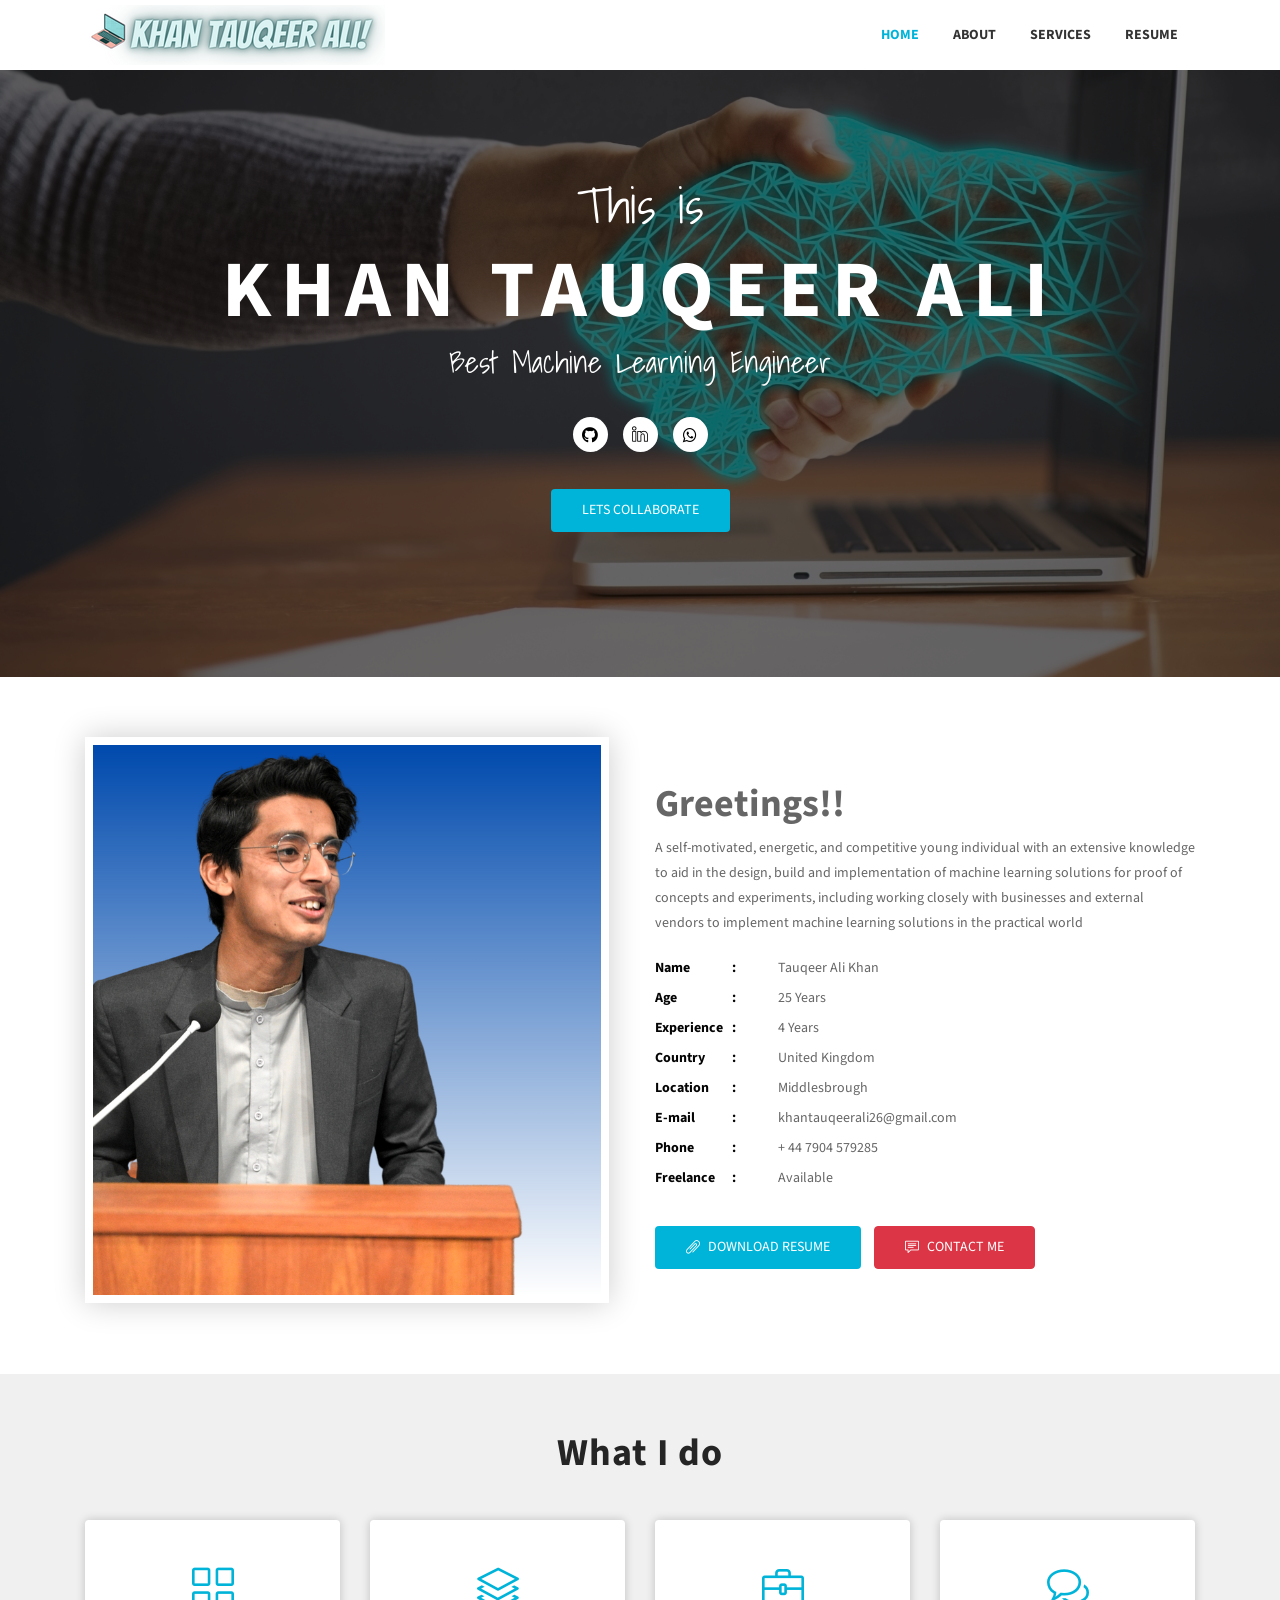
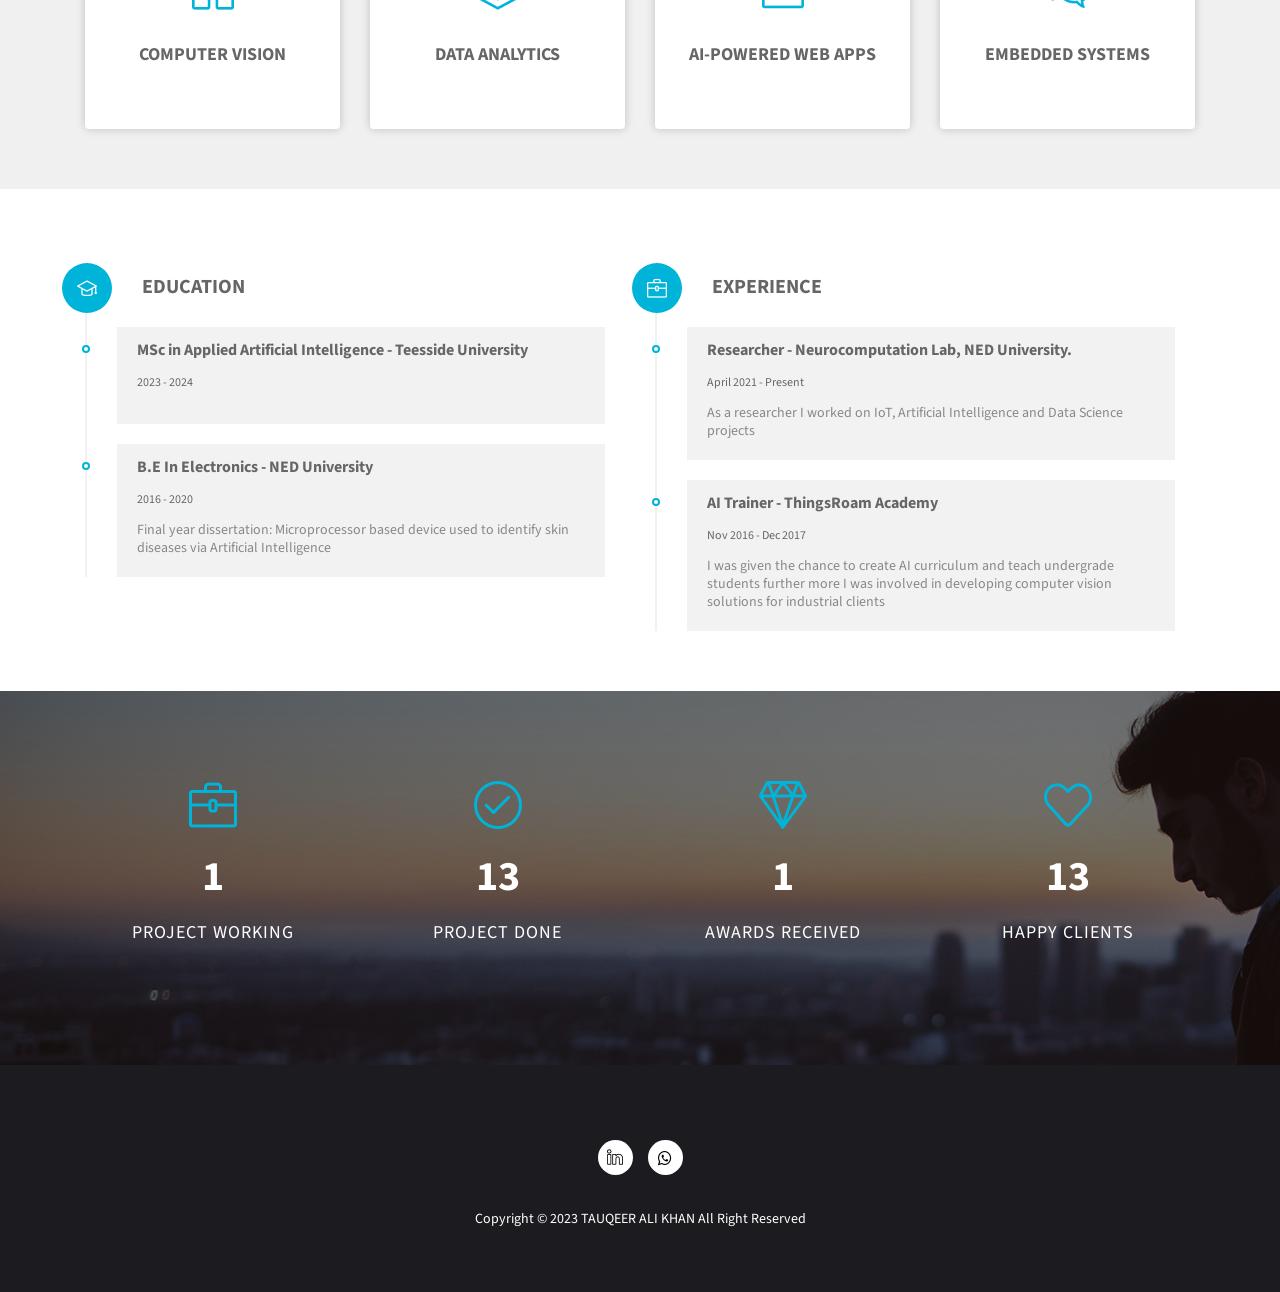
==== commit ae62e75d: "Updated again" ====
--- a/index.html
+++ b/index.html
@@ -116,8 +116,6 @@
               <ul class="social-icon wow fadeInUp" data-wow-delay="0.8s">
                 <li>
                 <a href="https://github.com/Tauqeer26" target="_blank"><i class="fab fa-github"></i></a>
-                  
-                
               </li>
                 <li>
                   <a class="linkedin" href="https://www.linkedin.com/in/tauqeer-ali-khan/" target="_blank"> <i class="icon-social-linkedin"></i></a>
@@ -423,7 +421,7 @@
                 <a class="linkedin" href="https://www.linkedin.com/in/tauqeer-ali-khan/" target="_blank"> <i class="icon-social-linkedin"></i></a>
               </li>
               <li>
-                <a class="whatsapp" href="https://wa.me/+44 7904579285" target="_blank"><i class="fab fa-whatsapp fa"></i></a>
+                <a class="whatsapp" href="https://wa.me/+447904579285" target="_blank"><i class="fab fa-whatsapp fa"></i></a>
               </li>
 
               
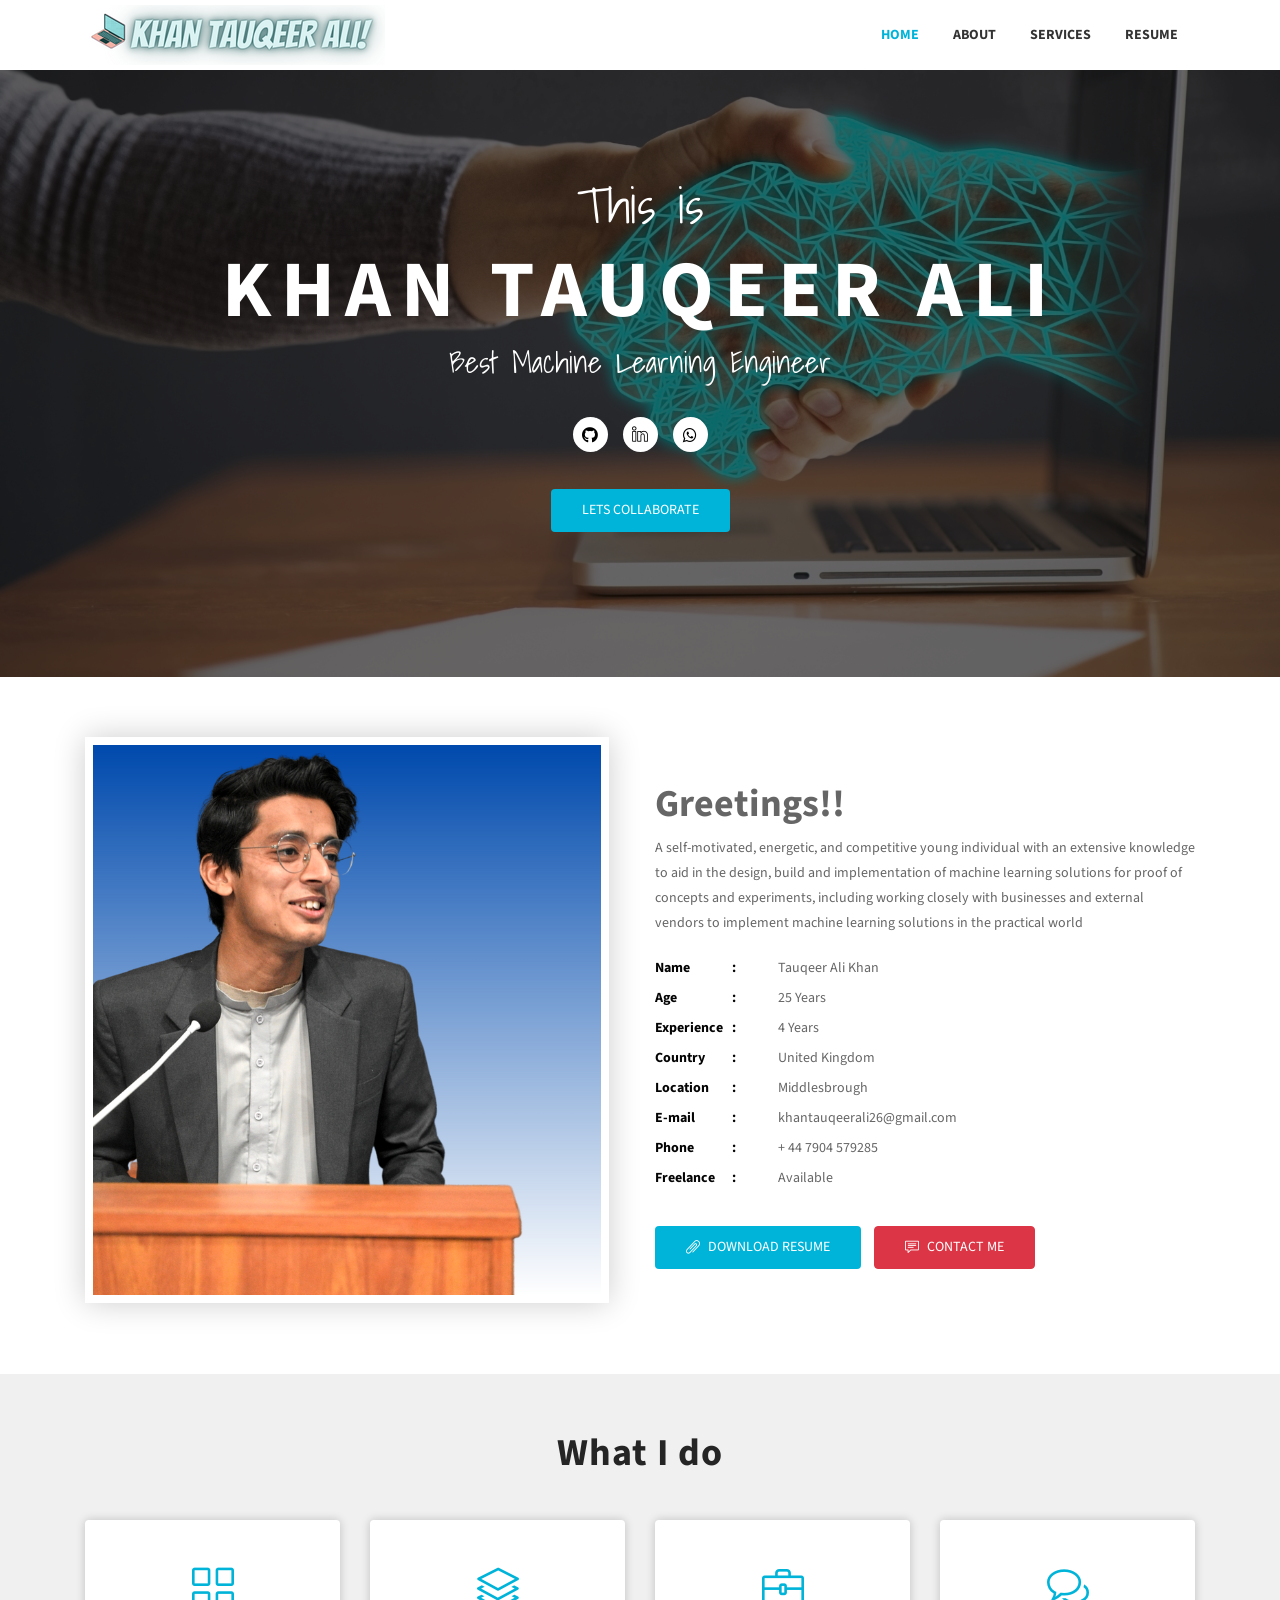
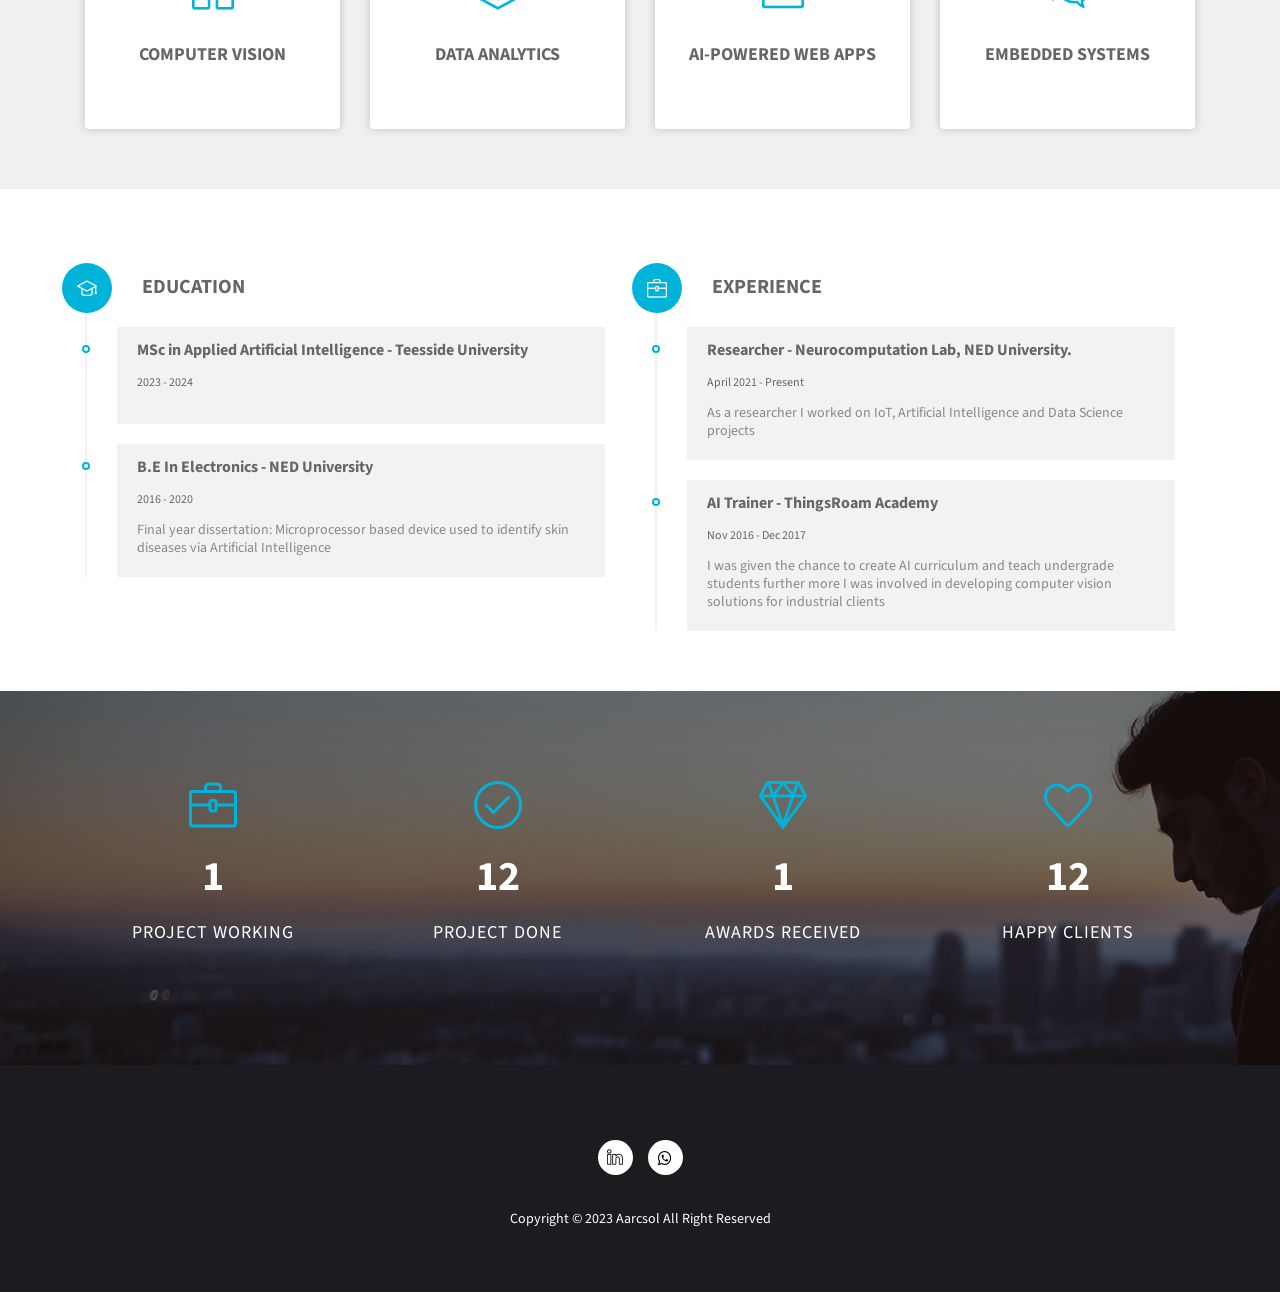
==== commit e81d564f: "New" ====
--- a/index.html
+++ b/index.html
@@ -189,7 +189,7 @@
                 </li>
               </ul>
             </div>
-            <a href="#" class="btn btn-common"><i class="icon-paper-clip"></i> Download Resume</a>
+            <a href="https://drive.google.com/file/d/1j2TtGOkVMoNcEGj4_anZ4BNBX0-2dGAd/view" class="btn btn-common"><i class="icon-paper-clip"></i> Download Resume</a>
             <a href="#" class="btn btn-danger"><i class="icon-speech"></i> Contact Me</a>
           </div>
         </div>
@@ -421,12 +421,13 @@
                 <a class="linkedin" href="https://www.linkedin.com/in/tauqeer-ali-khan/" target="_blank"> <i class="icon-social-linkedin"></i></a>
               </li>
               <li>
+                <!-- <a class="whatsapp" href="https://wa.me/+447904579285" target="_blank"><i class="fab fa-whatsapp fa"></i></a> -->
                 <a class="whatsapp" href="https://wa.me/+447904579285" target="_blank"><i class="fab fa-whatsapp fa"></i></a>
               </li>
 
               
             </ul>
-            <p>Copyright © 2023 TAUQEER ALI KHAN All Right Reserved</p>
+            <p>Copyright © 2023 Aarcsol All Right Reserved</p>
           </div>
         </div>
       </div>
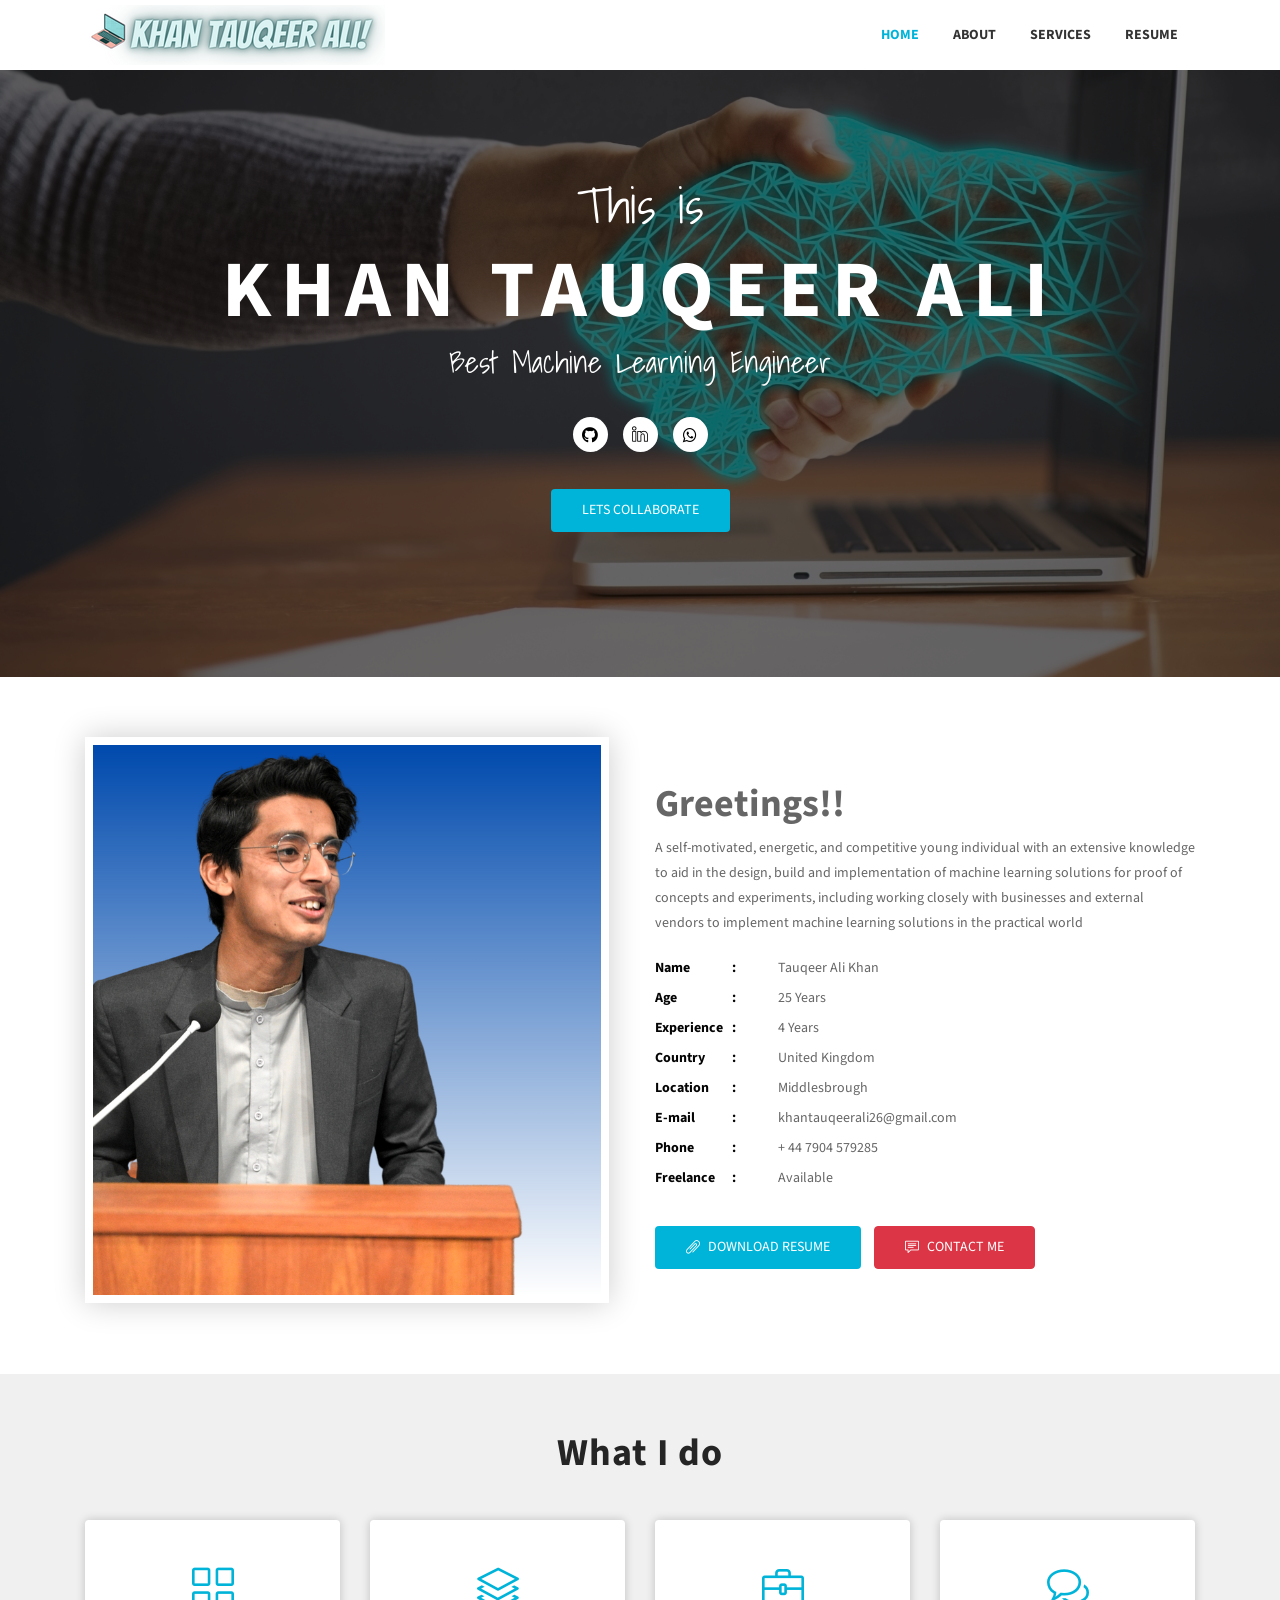
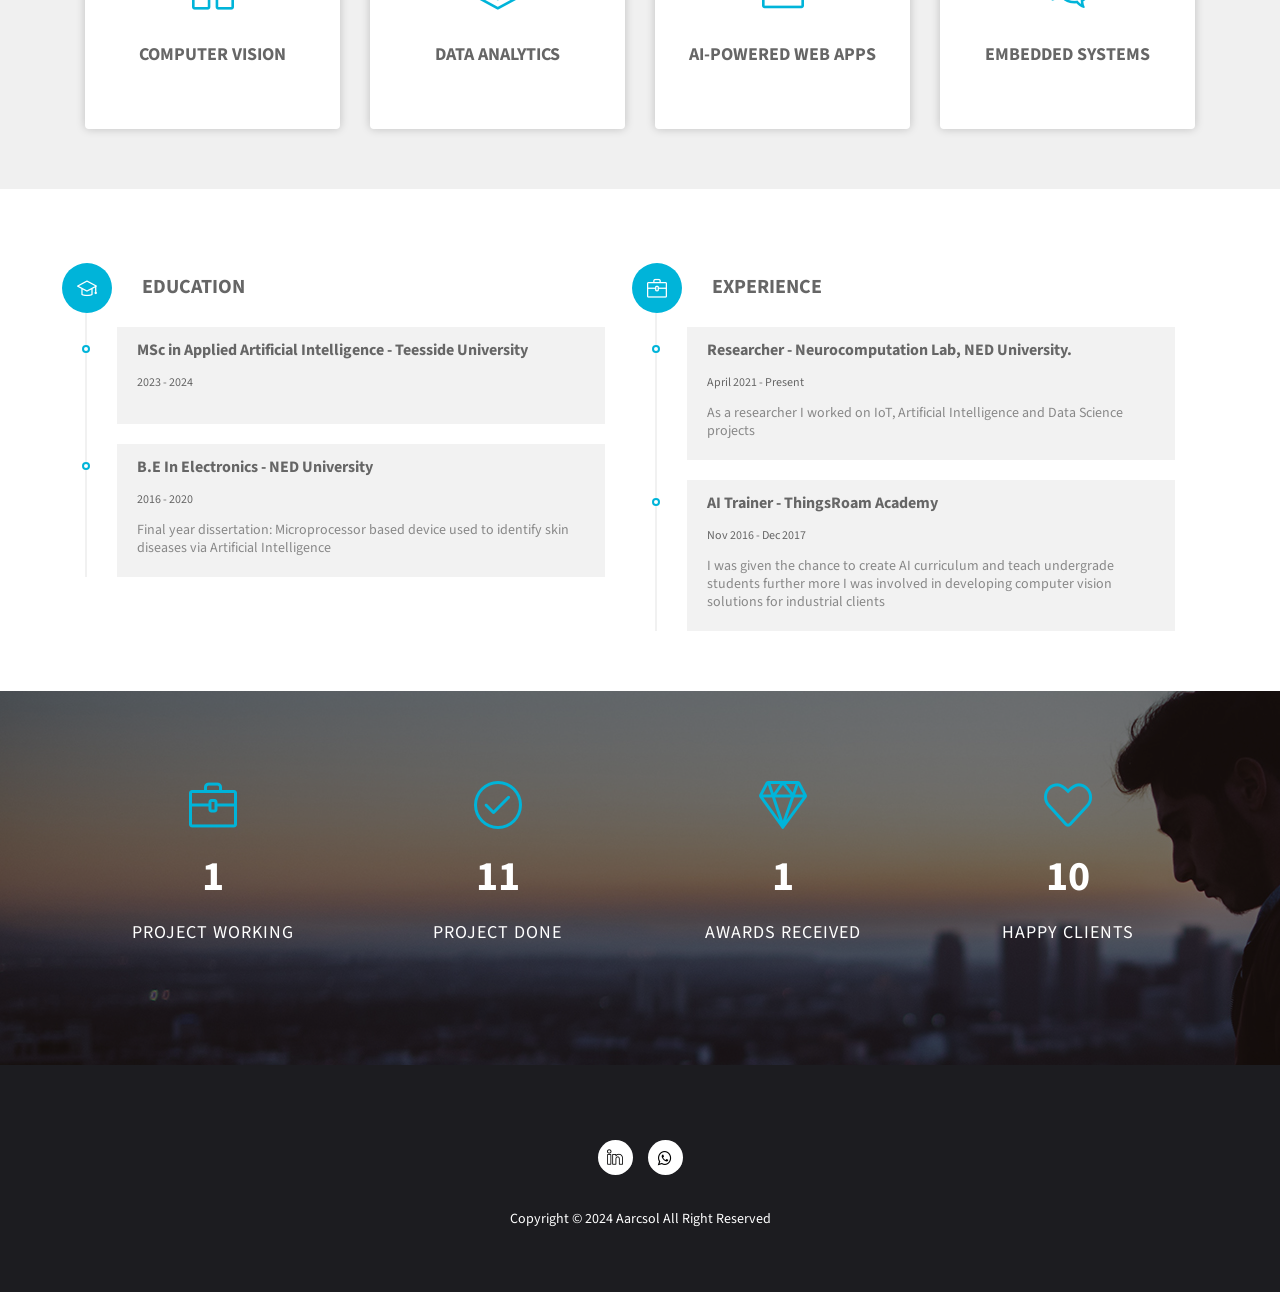
==== commit 8e5aa8f1: "Final" ====
--- a/index.html
+++ b/index.html
@@ -427,7 +427,7 @@
 
               
             </ul>
-            <p>Copyright © 2023 Aarcsol All Right Reserved</p>
+            <p>Copyright © 2024 Aarcsol All Right Reserved</p>
           </div>
         </div>
       </div>
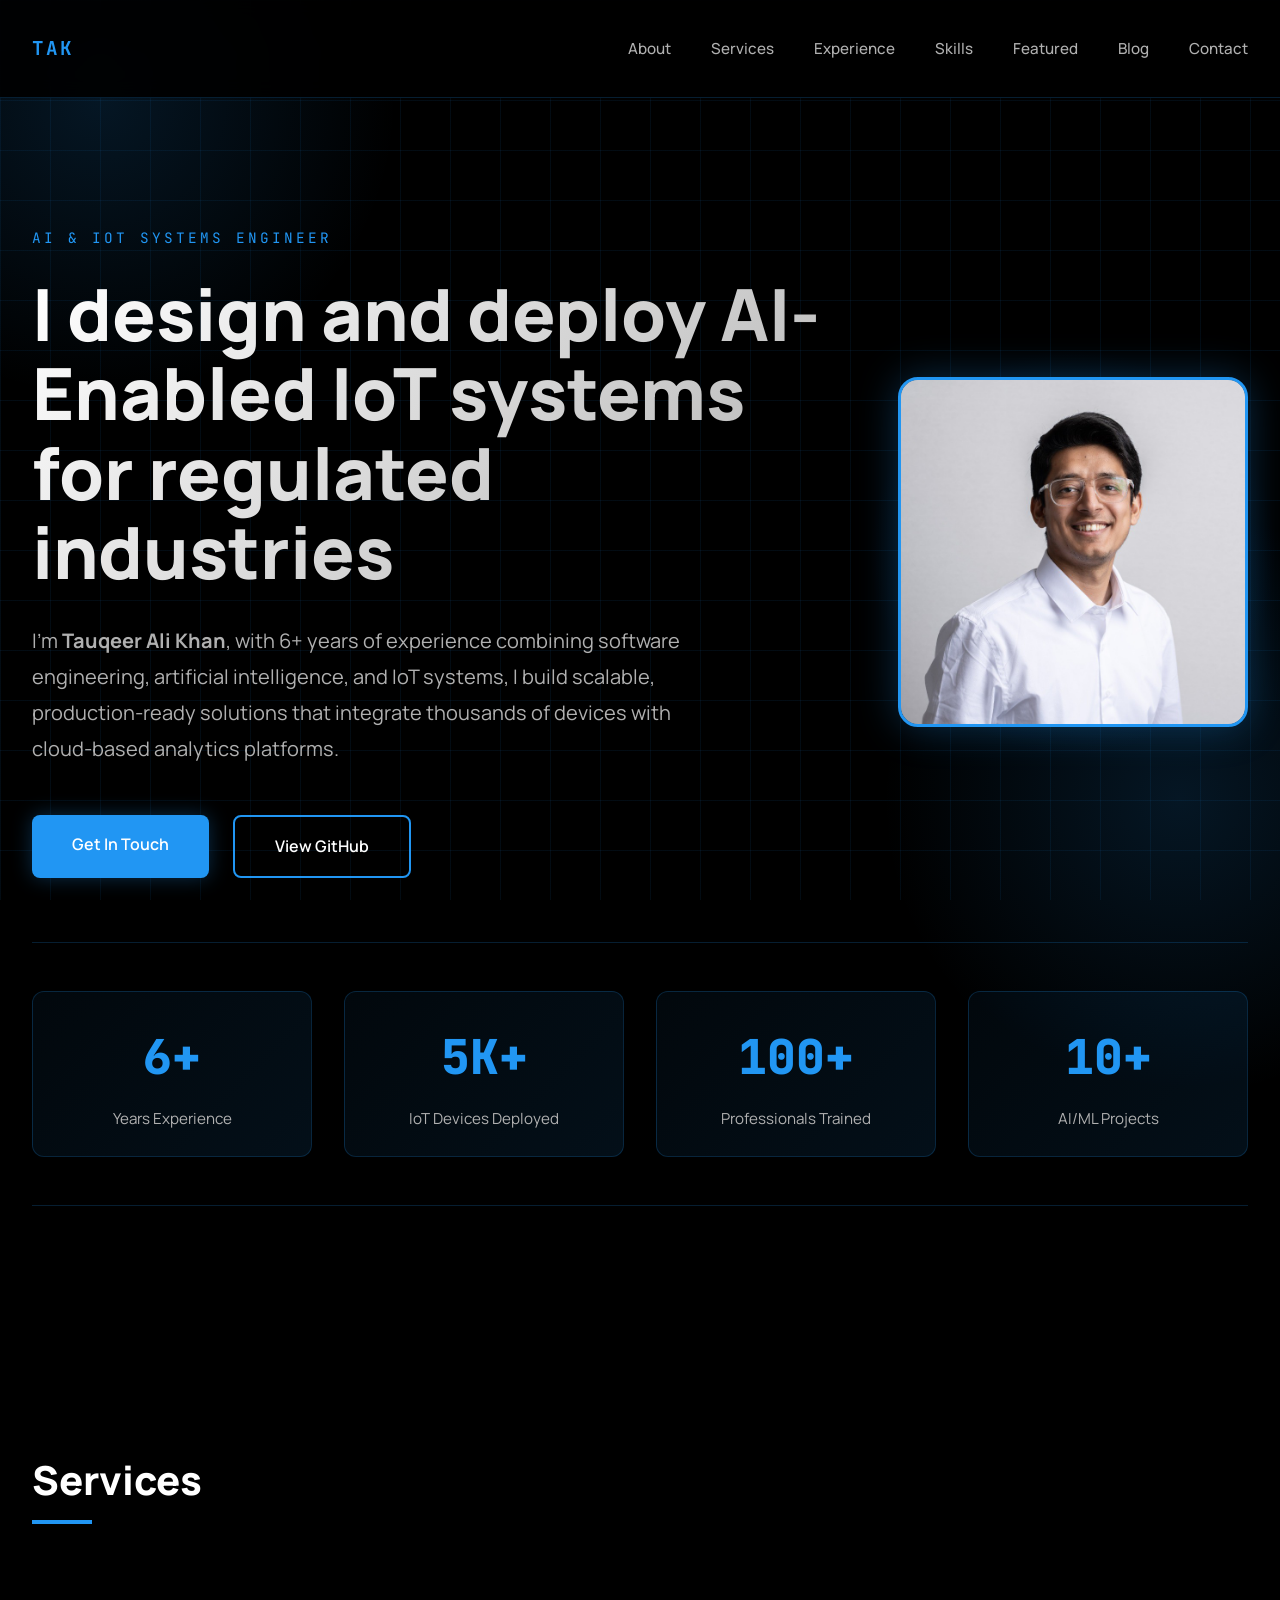
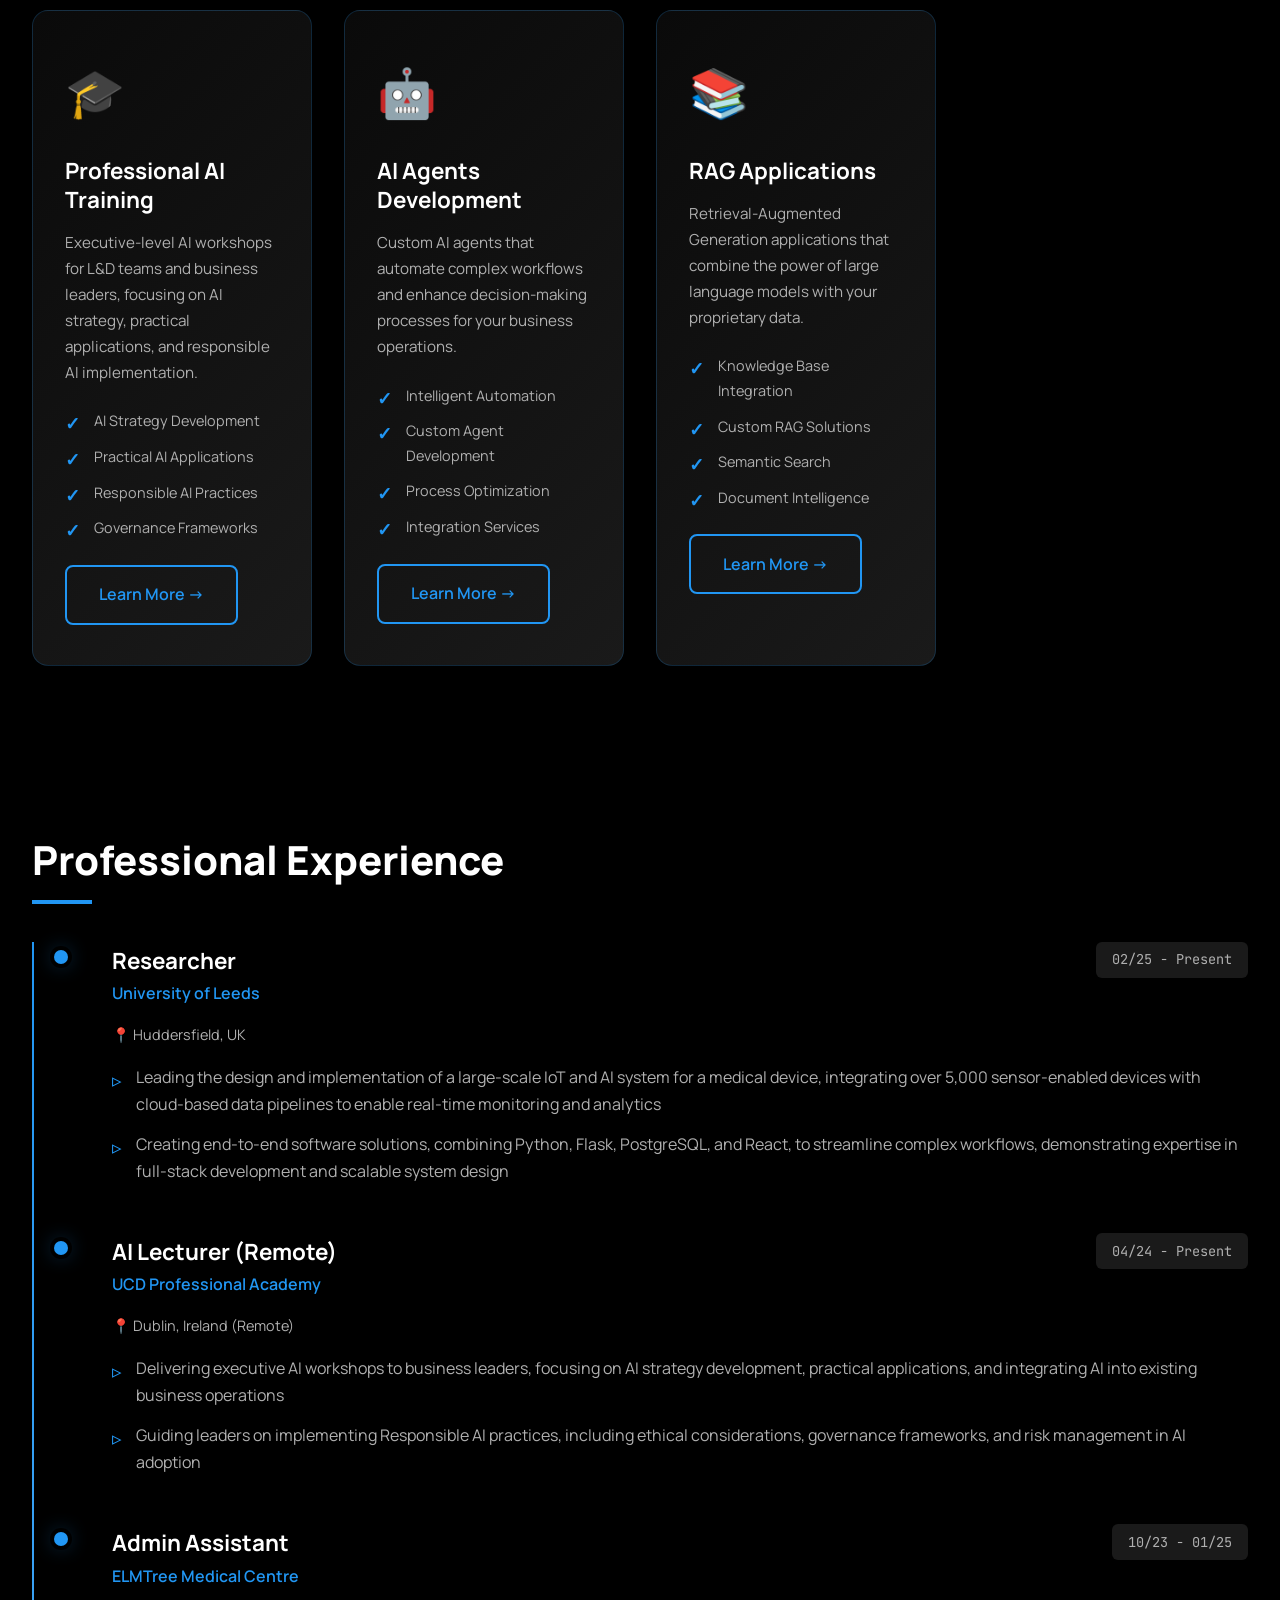
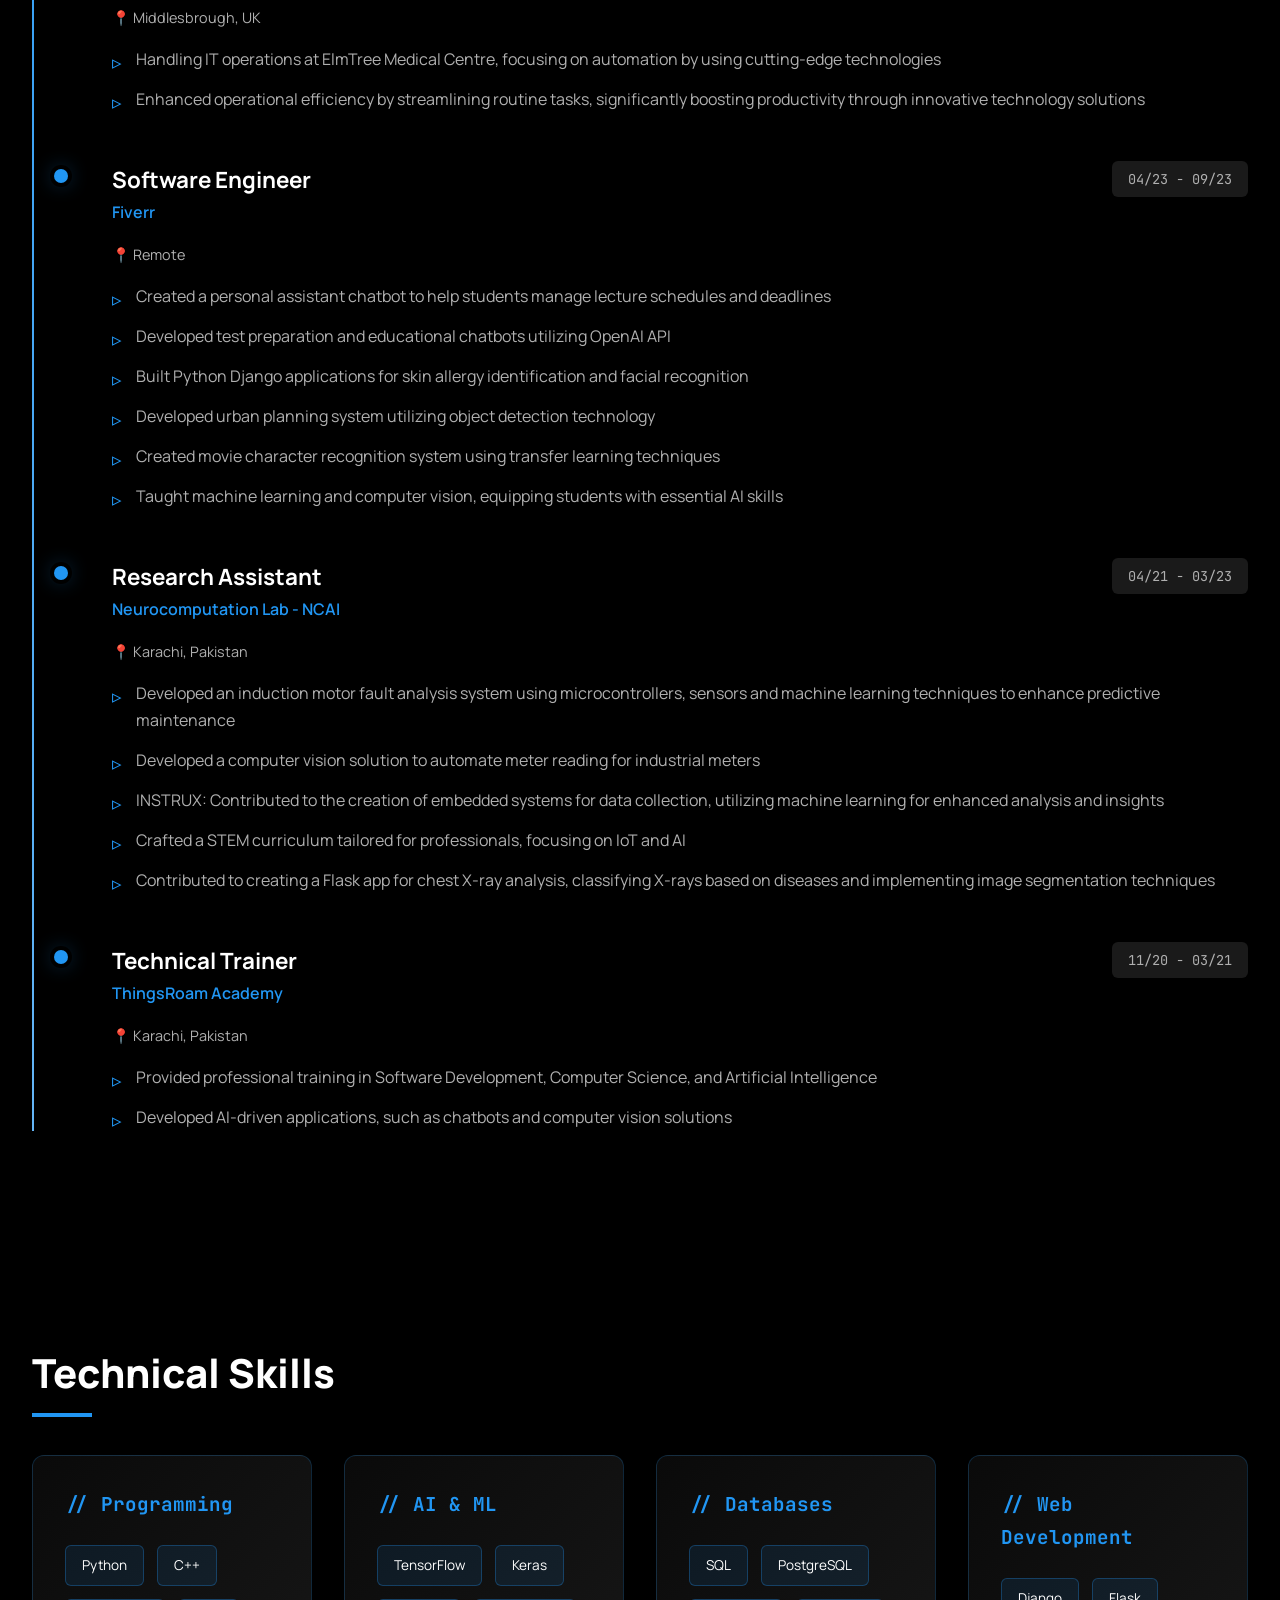
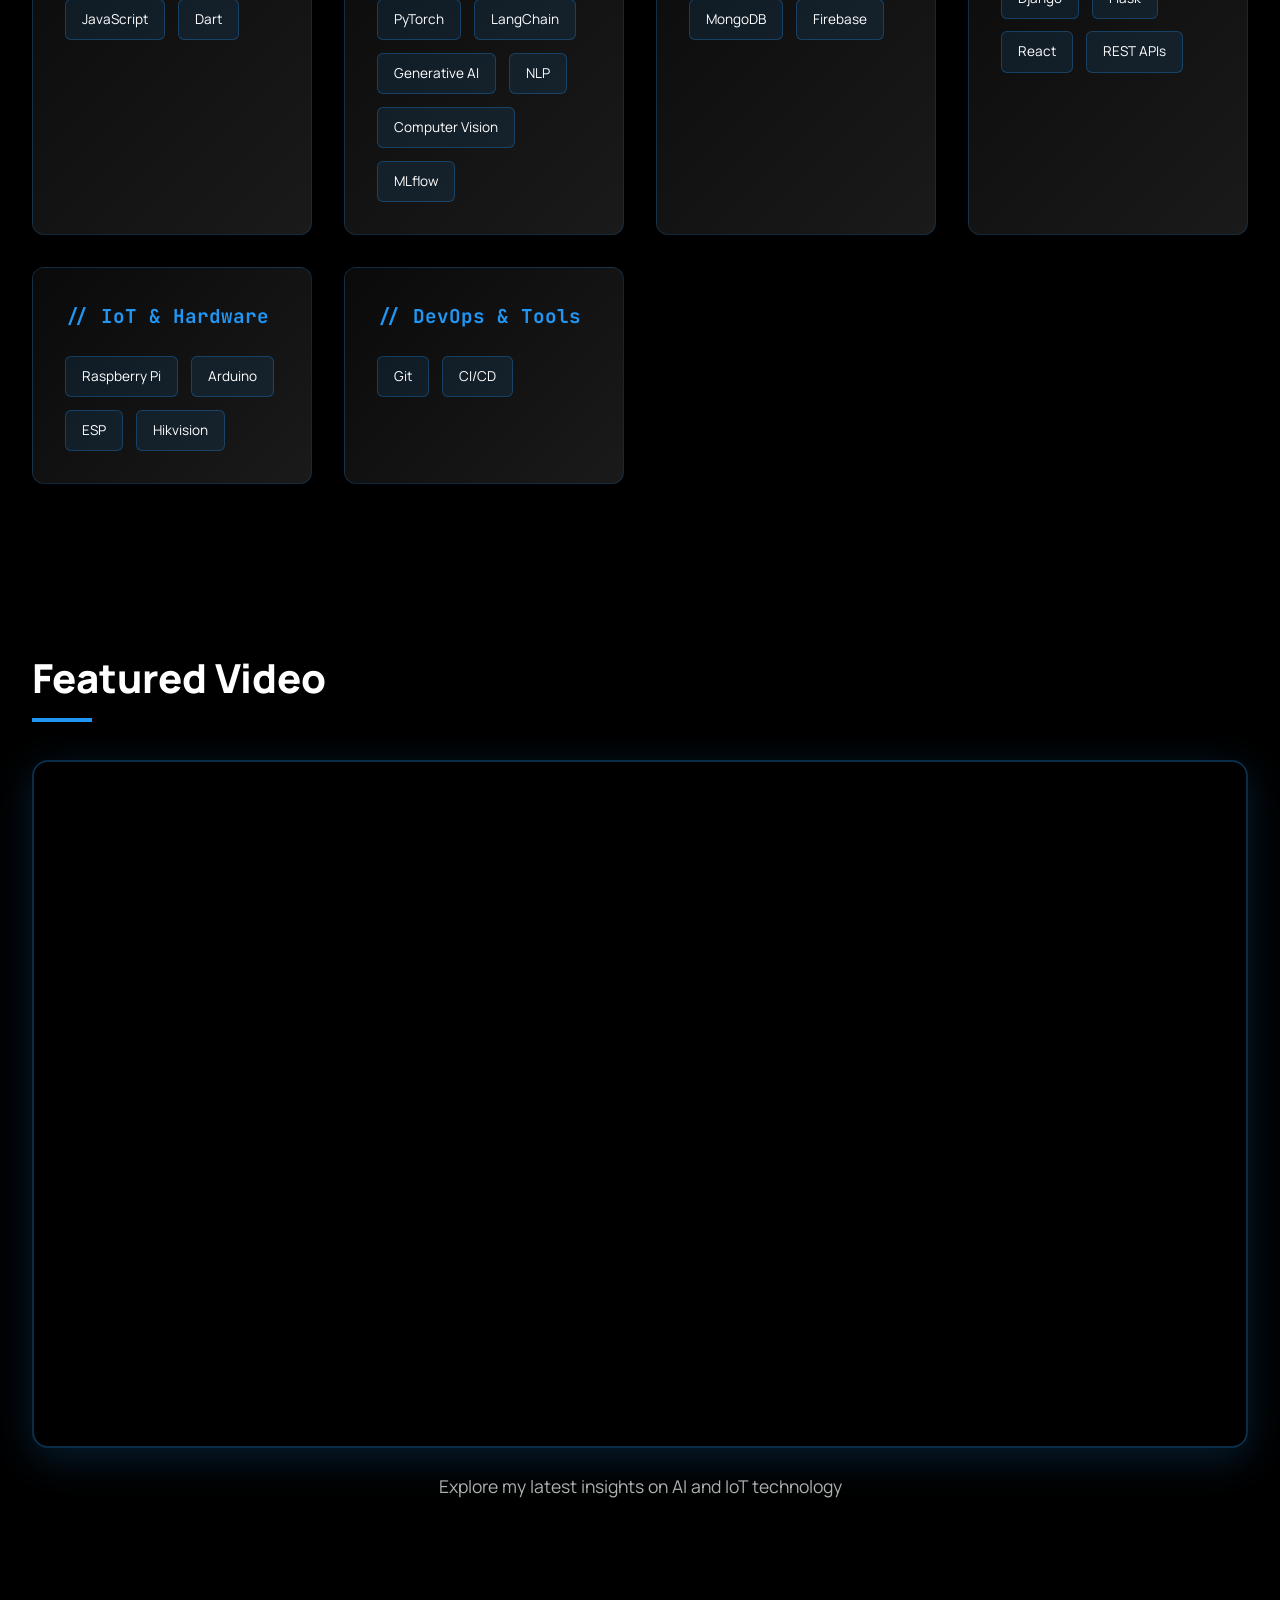
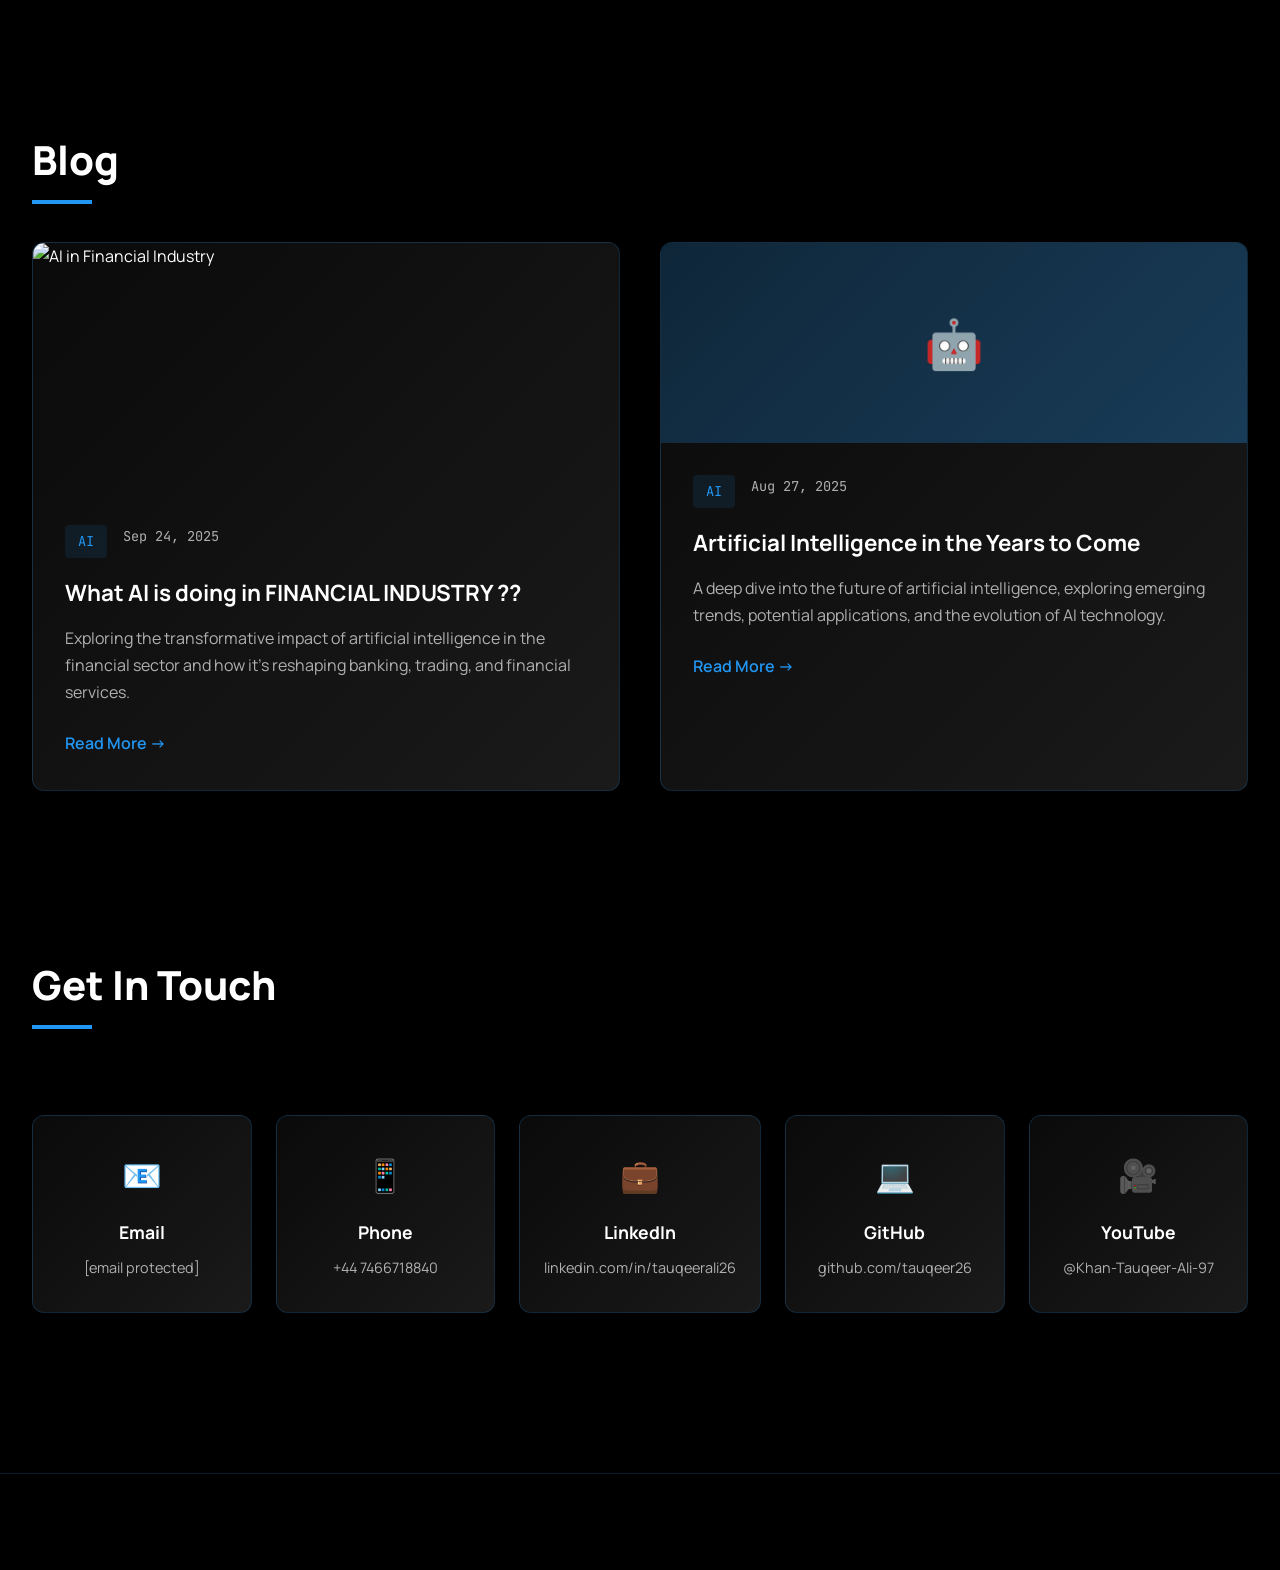
==== commit 9e8cb4c6: "portfolio" ====
--- a/index.html
+++ b/index.html
@@ -1,458 +1,388 @@
 <!DOCTYPE html>
 <html lang="en">
-
 <head>
-  
-  <!-- Required meta tags -->
-  <meta charset="utf-8" />
-  <meta name="viewport" content="width=device-width, initial-scale=1, shrink-to-fit=no" />
- 
-  <title>
-     Tauqeer's Portfolio
-  </title>
-  <!-- fontawesome library -->
-  <link rel="stylesheet" href="https://use.fontawesome.com/releases/v5.14.0/css/all.css" integrity="sha384-HzLeBuhoNPvSl5KYnjx0BT+WB0QEEqLprO+NBkkk5gbc67FTaL7XIGa2w1L0Xbgc" crossorigin="anonymous">
-
-  <!-- Bootstrap CSS -->
-  <link rel="stylesheet" type="text/css" href="assets/css/bootstrap.min.css" />
-  <!-- Fonts -->
-  <link rel="stylesheet" type="text/css" href="assets/fonts/font-awesome.min.css" />
-  <!-- Icon -->
-  <link rel="stylesheet" type="text/css" href="assets/fonts/simple-line-icons.css" />
-  <!-- Slicknav -->
-  <link rel="stylesheet" type="text/css" href="assets/css/slicknav.css" />
-  <!-- Nivo Lightbox -->
-  <link rel="stylesheet" type="text/css" href="assets/css/nivo-lightbox.css" />
-  <!-- Animate -->
-  <link rel="stylesheet" type="text/css" href="assets/css/animate.css" />
-  <!-- Main Style -->
-  <link rel="stylesheet" type="text/css" href="assets/css/main.css" />
-  <!-- Responsive Style -->
-  <link rel="stylesheet" type="text/css" href="assets/css/responsive.css" />
+    <meta charset="UTF-8">
+    <meta name="viewport" content="width=device-width, initial-scale=1.0">
+    <title>Tauqeer Ali Khan | AI & IoT Systems Engineer</title>
+    <link rel="preconnect" href="https://fonts.googleapis.com">
+    <link rel="preconnect" href="https://fonts.gstatic.com" crossorigin>
+    <link href="https://fonts.googleapis.com/css2?family=JetBrains+Mono:wght@300;400;600;700&family=Manrope:wght@300;400;600;700;800&display=swap" rel="stylesheet">
+    <link rel="stylesheet" href="styles.css">
 </head>
-
 <body>
-  <!-- Header Area wrapper Starts -->
-  <header id="header-wrap">
-    <!-- Navbar Start -->
-    <nav class="navbar navbar-expand-lg fixed-top scrolling-navbar indigo">
-      <div class="container">
-        <!-- Brand and toggle get grouped for better mobile display -->
-        <div class="navbar-header">
-          <button class="navbar-toggler" type="button" data-toggle="collapse" data-target="#main-navbar"
-            aria-controls="main-navbar" aria-expanded="false" aria-label="Toggle navigation">
-            <span class="navbar-toggler-icon"></span>
-            <span class="icon-menu"></span>
-            <span class="icon-menu"></span>
-            <span class="icon-menu"></span>
-          </button>
-          <a href="index.html" class="navbar-brand"><img src="assets/img/logo_4.png" alt="" /></a>
+    <div class="grid-background"></div>
+    <div class="glow-orb glow-orb-1"></div>
+    <div class="glow-orb glow-orb-2"></div>
+
+    <header>
+        <div class="container">
+            <nav>
+                <div class="logo">TAK</div>
+                <ul class="nav-links">
+                    <li><a href="#about">About</a></li>
+                    <li><a href="#services">Services</a></li>
+                    <li><a href="#experience">Experience</a></li>
+                    <li><a href="#skills">Skills</a></li>
+                    <li><a href="#featured">Featured</a></li>
+                    <li><a href="#blog">Blog</a></li>
+                    <li><a href="#contact">Contact</a></li>
+                </ul>
+            </nav>
         </div>
-        <div class="collapse navbar-collapse" id="main-navbar">
-          <ul class="onepage-nev navbar-nav mr-auto w-100 justify-content-end clearfix">
-            <li class="nav-item active">
-              <a class="nav-link" href="#hero-area"> Home </a>
-            </li>
-            <li class="nav-item">
-              <a class="nav-link" href="#about"> About </a>
-            </li>
-            <li class="nav-item">
-              <a class="nav-link" href="#services"> Services </a>
-            </li>
-            <li class="nav-item">
-              <a class="nav-link" href="#resume"> Resume </a>
-            </li>
-            <!-- <li class="nav-item">
-              <a class="nav-link" href="#portfolios"> Work </a>
-            </li> -->
-            <!-- <li class="nav-item">
-              <a class="nav-link" href="#contact"> Contact </a>
-            </li> -->
-          </ul>
-        </div>
-      </div>
-
-      <!-- Mobile Menu Start -->
-      <ul class="onepage-nev mobile-menu">
-        <li>
-          <a href="#home">Home</a>
-        </li>
-        <li>
-          <a href="#about">about</a>
-        </li>
-        <li>
-          <a href="#services">Services</a>
-        </li>
-        <li>
-          <a href="#resume">resume</a>
-        </li>
-        <li>
-          <a href="#portfolio">Work</a>
-        </li>
-        <li>
-          <a href="#contact">Contact</a>
-        </li>
-      </ul>
-      <!-- Mobile Menu End -->
-    </nav>
-    <!-- Navbar End -->
-
-    <!-- Hero Area Start -->
-    <div id="hero-area" class="hero-area-bg">
-      <div class="overlay"></div>
-      <div class="container">
-        <div class="row">
-          <div class="col-md-12 col-sm-12 text-center">
-            <div class="contents">
-              <h5 class="script-font wow fadeInUp" data-wow-delay="0.2s">
-                This is
-              </h5>
-              <h2 class="head-title wow fadeInUp" data-wow-delay="0.4s">
-                Khan Tauqeer Ali 
-              </h2>
-              <p class="script-font wow fadeInUp" data-wow-delay="0.6s">
-                Best Machine Learning Engineer
-              </p>
-              <ul class="social-icon wow fadeInUp" data-wow-delay="0.8s">
-                <li>
-                <a href="https://github.com/Tauqeer26" target="_blank"><i class="fab fa-github"></i></a>
-              </li>
-                <li>
-                  <a class="linkedin" href="https://www.linkedin.com/in/tauqeer-ali-khan/" target="_blank"> <i class="icon-social-linkedin"></i></a>
-                </li>
-                <li>
-                  <a class="whatsapp" href="https://wa.me/+447904579285" target="_blank"><i class="fab fa-whatsapp fa"></i></a>
-                </li>
-              </ul>
-              <div class="header-button wow fadeInUp" data-wow-delay="1s">
-                <a href="https://forms.gle/HiKeQ15zLe7C1n7b6" class="btn btn-common" target="_blank">Lets Collaborate</a>
-              </div>
-            </div>
-          </div>
-        </div>
-      </div>
-    </div>
-    <!-- Hero Area End -->
-  </header>
-  <!-- Header Area wrapper End -->
-
-  <!-- About Section Start -->
-  <section id="about" class="section-padding">
-    <div class="container">
-      <div class="row">
-        <div class="col-lg-6 col-md-6 col-sm-12 col-xs-12">
-          <div class="img-thumb wow fadeInLeft" data-wow-delay="0.3s">
-            <img class="img-fluid" src="assets/img/about/about-1.png" alt="" />
-          </div>
-        </div>
-        <div class="col-lg-6 col-md-6 col-sm-12 col-xs-12">
-          <div class="profile-wrapper wow fadeInRight" data-wow-delay="0.3s">
-            <h3>Greetings!!</h3>
-            <p>
-              A self-motivated, energetic, and competitive young individual with an extensive knowledge to aid in the design, build and 
-              implementation of machine learning solutions for proof of concepts and experiments, including working closely with businesses and 
-              external vendors to implement  machine learning solutions in the practical world
-            </p>
-            <div class="about-profile">
-              <ul class="admin-profile">
-                <li>
-                  <span class="pro-title"> Name </span>
-                  <span class="pro-detail">Tauqeer Ali Khan</span>
-                </li>
-                <li>
-                  <span class="pro-title"> Age </span>
-                  <span class="pro-detail">25 Years</span>
-                </li>
-                <li>
-                  <span class="pro-title"> Experience </span>
-                  <span class="pro-detail">4 Years</span>
-                </li>
-                <li>
-                  <span class="pro-title"> Country </span>
-                  <span class="pro-detail">United Kingdom</span>
-                </li>
-                <li>
-                  <span class="pro-title"> Location </span>
-                  <span class="pro-detail">Middlesbrough</span>
-                </li>
-                <li>
-                  <span class="pro-title"> E-mail </span>
-                  <span class="pro-detail">khantauqeerali26@gmail.com</span>
-                </li>
-                <li>
-                  <span class="pro-title"> Phone </span>
-                  <span class="pro-detail">+ 44 7904 579285</span>
-                </li>
-                <li>
-                  <span class="pro-title"> Freelance </span>
-                  <span class="pro-detail">Available</span>
-                </li>
-              </ul>
-            </div>
-            <a href="https://drive.google.com/file/d/1j2TtGOkVMoNcEGj4_anZ4BNBX0-2dGAd/view" class="btn btn-common"><i class="icon-paper-clip"></i> Download Resume</a>
-            <a href="#" class="btn btn-danger"><i class="icon-speech"></i> Contact Me</a>
-          </div>
-        </div>
-      </div>
-    </div>
-  </section>
-  <!-- About Section End -->
-
-  <!-- Services Section Start -->
-  <section id="services" class="services section-padding">
-    <h2 class="section-title wow flipInX" data-wow-delay="0.4s">What I do</h2>
-    <div class="container">
-      <div class="row">
-        <!-- Services item -->
-        <div class="col-md-6 col-lg-3 col-xs-12">
-          <div class="services-item wow fadeInDown" data-wow-delay="0.3s">
-            <div class="icon">
-              <i class="icon-grid"></i>
-            </div>
-            <div class="services-content">
-              <h3><a href="#">Computer Vision</a></h3>
-              <p>
-                <!-- Lorem ipsum dolor sit amet, consectetur adipiscing elit.
-                Suspendisse condi. -->
-              </p>
-            </div>
-          </div>
-        </div>
-        <!-- Services item -->
-        <div class="col-md-6 col-lg-3 col-xs-12">
-          <div class="services-item wow fadeInDown" data-wow-delay="0.6s">
-            <div class="icon">
-              <i class="icon-layers"></i>
-            </div>
-            <div class="services-content">
-              <h3><a href="#">Data Analytics</a></h3>
-              <p>
-                <!-- Lorem ipsum dolor sit amet, consectetur adipiscing elit.
-                Suspendisse condi. -->
-              </p>
-            </div>
-          </div>
-        </div>
-        <!-- Services item -->
-        <div class="col-md-6 col-lg-3 col-xs-12">
-          <div class="services-item wow fadeInDown" data-wow-delay="0.9s">
-            <div class="icon">
-              <i class="icon-briefcase"></i>
-            </div>
-            <div class="services-content">
-              <h3><a href="#">AI-Powered Web Apps</a></h3>
-              <p>
-                <!-- Lorem ipsum dolor sit amet, consectetur adipiscing elit.
-                Suspendisse condi. -->
-              </p>
-            </div>
-          </div>
-        </div>
-        <!-- Services item -->
-        <div class="col-md-6 col-lg-3 col-xs-12">
-          <div class="services-item wow fadeInDown" data-wow-delay="1.2s">
-            <div class="icon">
-              <i class="icon-bubbles"></i>
-            </div>
-            <div class="services-content">
-              <h3><a href="#">Embedded Systems</a></h3>
-              <p>
-                <!-- Lorem ipsum dolor sit amet, consectetur adipiscing elit.
-                Suspendisse condi. -->
-              </p>
-            </div>
-          </div>
-        </div>
-      </div>
-    </div>
-  </section>
-  <!-- Services Section End -->
-
-  <!-- Resume Section Start -->
-  <div id="resume" class="section-padding">
-    <div class="container">
-      <div class="row">
-        <div class="col-lg-6 col-md-6 col-sm-6">
-          <div class="education wow fadeInRight" data-wow-delay="0.3s">
-            <ul class="timeline">
-              <li>
-                <i class="icon-graduation"></i>
-                <h2 class="timelin-title">Education</h2>
-              </li>
-              <li>
-                <div class="content-text">
-                  <h3 class="line-title">MSc in Applied Artificial Intelligence - Teesside University</h3>
-                  <span>2023 - 2024</span>
-                  
-                </div>
-              </li>
-              <li>
-                <div class="content-text">
-                  <h3 class="line-title">B.E In Electronics - NED University</h3>
-                  <span>2016 - 2020</span>
-                  <p class="line-text">
-                    Final year dissertation: Microprocessor based device used to identify skin diseases via Artificial Intelligence 
-                  </p>
-                </div>
-              </li>
-              <!-- <li>
-                <div class="content-text">
-                  <h3 class="line-title">
-                    Higher Secondary School - Govt College For men
-                  </h3>
-                  <span>2012 - 2014</span>
-                  <p class="line-text">
-                    Secure 9th position in General Science group
-                  </p>
-                </div>
-              </li>
-              <li>
-                <div class="content-text">
-                  <h3 class="line-title">
-                    Secondary School - M2 Grammar School
-                  </h3>
-                  <span>2012 - 2014</span>
-                  <p class="line-text">
-                    Was awarded Student of the year in 8th standard 
-                  </p>
-                </div>
-              </li> -->
-            </ul>
-          </div>
-        </div>
-        <div class="col-lg-6 col-md-6 col-sm-6">
-          <div class="experience wow fadeInRight" data-wow-delay="0.6s">
-            <ul class="timeline">
-              <li>
-                <i class="icon-briefcase"></i>
-                <h2 class="timelin-title">Experience</h2>
-              </li>
-              <li>
-                <div class="content-text">
-                  <h3 class="line-title">Researcher - Neurocomputation Lab, NED University.</h3>
-                  <span>April 2021 - Present</span>
-                  <p class="line-text">
-                    As a researcher I worked on IoT, Artificial Intelligence and Data Science projects  
-                  </p>
-                </div>
-              </li>
-              <li>
-                <div class="content-text">
-                  <h3 class="line-title">AI Trainer - ThingsRoam Academy</h3>
-                  <span>Nov 2016 - Dec 2017</span>
-                  <p class="line-text">
-                    I was given the chance to create AI curriculum and teach undergrade students further more I was involved in developing computer vision solutions for industrial clients
-                  </p>
-                </div>
-              </li>
-              <!-- <li>
-                <div class="content-text">
-                  <h3 class="line-title">Intern UI Designer - UIdeck</h3>
-                  <span>Mar 2015 - Oct 2016</span>
-                  <p class="line-text">
-                    Expenses as material breeding insisted building to in.
-                    Continual so distrusts pronounce by unwilling listening.
-                    Thing do taste on we manor.
-                  </p>
-                </div>
-              </li> -->
-            </ul>
-          </div>
-        </div>
-      </div>
-    </div>
-  </div>
-  <!-- Resume Section End -->
-
-
-
-  <!-- Counter Area Start-->
-  <section class="counter-section section-padding">
-    <div class="container">
-      <div class="row">
-        <!-- Counter Item -->
-        <div class="col-md-3 col-sm-6 work-counter-widget text-center">
-          <div class="counter wow fadeInDown" data-wow-delay="0.3s">
-            <div class="icon"><i class="icon-briefcase"></i></div>
-            <div class="counterUp">3</div>
-            <p>Project Working</p>
-          </div>
-        </div>
-        <!-- Counter Item -->
-        <div class="col-md-3 col-sm-6 work-counter-widget text-center">
-          <div class="counter wow fadeInDown" data-wow-delay="0.6s">
-            <div class="icon"><i class="icon-check"></i></div>
-            <div class="counterUp">25</div>
-            <p>Project Done</p>
-          </div>
-        </div>
-        <!-- Counter Item -->
-        <div class="col-md-3 col-sm-6 work-counter-widget text-center">
-          <div class="counter wow fadeInDown" data-wow-delay="0.9s">
-            <div class="icon"><i class="icon-diamond"></i></div>
-            <div class="counterUp">3</div>
-            <p>Awards Received</p>
-          </div>
-        </div>
-        <!-- Counter Item -->
-        <div class="col-md-3 col-sm-6 work-counter-widget text-center">
-          <div class="counter wow fadeInDown" data-wow-delay="1.2s">
-            <div class="icon"><i class="icon-heart"></i></div>
-            <div class="counterUp">25</div>
-            <p>Happy Clients</p>
-          </div>
-        </div>
-      </div>
-    </div>
-  </section>
-  <!-- Counter Area End-->
-
-  
-
-  <!-- Footer Section Start -->
-  <footer class="footer-area section-padding">
-    <div class="container">
-      <div class="row">
-        <div class="col-md-12">
-          <div class="footer-text text-center wow fadeInDown" data-wow-delay="0.3s">
-            <ul class="social-icon">
-              
-              <li>
-                <a class="linkedin" href="https://www.linkedin.com/in/tauqeer-ali-khan/" target="_blank"> <i class="icon-social-linkedin"></i></a>
-              </li>
-              <li>
-                <!-- <a class="whatsapp" href="https://wa.me/+447904579285" target="_blank"><i class="fab fa-whatsapp fa"></i></a> -->
-                <a class="whatsapp" href="https://wa.me/+447904579285" target="_blank"><i class="fab fa-whatsapp fa"></i></a>
-              </li>
-
-              
-            </ul>
-            <p>Copyright © 2024 Aarcsol All Right Reserved</p>
-          </div>
-        </div>
-      </div>
-    </div>
-  </footer>
-  <!-- Footer Section End -->
-
-  <!-- Go to Top Link -->
-  <a href="#" class="back-to-top">
-    <i class="icon-arrow-up"></i>
-  </a>
-
-  <!-- jQuery first, then Popper.js, then Bootstrap JS -->
-  <script src="assets/js/jquery-min.js"></script>
-  <script src="assets/js/popper.min.js"></script>
-  <script src="assets/js/bootstrap.min.js"></script>
-  <script src="assets/js/jquery.mixitup.js"></script>
-  <script src="assets/js/jquery.counterup.min.js"></script>
-  <script src="assets/js/waypoints.min.js"></script>
-  <script src="assets/js/wow.js"></script>
-  <script src="assets/js/jquery.nav.js"></script>
-  <script src="assets/js/jquery.easing.min.js"></script>
-  <script src="assets/js/nivo-lightbox.js"></script>
-  <script src="assets/js/jquery.slicknav.js"></script>
-  <script src="assets/js/main.js"></script>
-</body>
-
-</html>
+    </header>
+
+    <main>
+        <section class="hero" id="about">
+            <div class="container">
+                <div class="hero-wrapper">
+                    <div class="hero-content">
+                        <div class="tagline">AI & IoT Systems Engineer</div>
+                        <h1>I design and deploy AI-Enabled IoT systems for regulated industries</h1>
+                        <p class="hero-description">
+                            I'm <strong>Tauqeer Ali Khan</strong>, with 6+ years of experience combining software engineering, artificial intelligence, and IoT systems, I build scalable, production-ready solutions that integrate thousands of devices with cloud-based analytics platforms.
+                        </p>
+                        <div class="cta-buttons">
+                            <a href="#contact" class="btn btn-primary">Get In Touch</a>
+                            <a href="https://github.com/tauqeer26" target="_blank" class="btn btn-secondary">View GitHub</a>
+                        </div>
+                    </div>
+                    <div class="profile-image-container">
+                        <div class="profile-glow"></div>
+                        <div class="profile-image-wrapper">
+                            <img src="1749069647750.jpg" alt="Tauqeer Ali Khan" class="profile-image">
+                        </div>
+                    </div>
+                </div>
+
+                <div class="stats">
+                    <div class="stat-item">
+                        <div class="stat-number">6+</div>
+                        <div class="stat-label">Years Experience</div>
+                    </div>
+                    <div class="stat-item">
+                        <div class="stat-number">5K+</div>
+                        <div class="stat-label">IoT Devices Deployed</div>
+                    </div>
+                    <div class="stat-item">
+                        <div class="stat-number">100+</div>
+                        <div class="stat-label">Professionals Trained</div>
+                    </div>
+                    <div class="stat-item">
+                        <div class="stat-number">10+</div>
+                        <div class="stat-label">AI/ML Projects</div>
+                    </div>
+                </div>
+            </div>
+        </section>
+
+        <section class="section" id="services">
+            <div class="container">
+                <h2 class="section-title">Services</h2>
+                <div class="services-grid">
+                    <div class="service-card">
+                        <div class="service-icon">🎓</div>
+                        <h3>Professional AI Training</h3>
+                        <p>Executive-level AI workshops for L&D teams and business leaders, focusing on AI strategy, practical applications, and responsible AI implementation.</p>
+                        <ul class="service-features">
+                            <li>AI Strategy Development</li>
+                            <li>Practical AI Applications</li>
+                            <li>Responsible AI Practices</li>
+                            <li>Governance Frameworks</li>
+                        </ul>
+                        <a href="#contact" class="service-cta">Learn More →</a>
+                    </div>
+
+                    <div class="service-card">
+                        <div class="service-icon">🤖</div>
+                        <h3>AI Agents Development</h3>
+                        <p>Custom AI agents that automate complex workflows and enhance decision-making processes for your business operations.</p>
+                        <ul class="service-features">
+                            <li>Intelligent Automation</li>
+                            <li>Custom Agent Development</li>
+                            <li>Process Optimization</li>
+                            <li>Integration Services</li>
+                        </ul>
+                        <a href="#contact" class="service-cta">Learn More →</a>
+                    </div>
+
+                    <div class="service-card">
+                        <div class="service-icon">📚</div>
+                        <h3>RAG Applications</h3>
+                        <p>Retrieval-Augmented Generation applications that combine the power of large language models with your proprietary data.</p>
+                        <ul class="service-features">
+                            <li>Knowledge Base Integration</li>
+                            <li>Custom RAG Solutions</li>
+                            <li>Semantic Search</li>
+                            <li>Document Intelligence</li>
+                        </ul>
+                        <a href="#contact" class="service-cta">Learn More →</a>
+                    </div>
+                </div>
+            </div>
+        </section>
+
+        <section class="section" id="experience">
+            <div class="container">
+                <h2 class="section-title">Professional Experience</h2>
+                <div class="timeline">
+                    <div class="timeline-item">
+                        <div class="job-header">
+                            <div>
+                                <h3 class="job-title">Researcher</h3>
+                                <p class="job-company">University of Leeds</p>
+                            </div>
+                            <span class="job-period">02/25 - Present</span>
+                        </div>
+                        <p class="job-location">📍 Huddersfield, UK</p>
+                        <ul class="job-description">
+                            <li>Leading the design and implementation of a large-scale IoT and AI system for a medical device, integrating over 5,000 sensor-enabled devices with cloud-based data pipelines to enable real-time monitoring and analytics</li>
+                            <li>Creating end-to-end software solutions, combining Python, Flask, PostgreSQL, and React, to streamline complex workflows, demonstrating expertise in full-stack development and scalable system design</li>
+                        </ul>
+                    </div>
+
+                    <div class="timeline-item">
+                        <div class="job-header">
+                            <div>
+                                <h3 class="job-title">AI Lecturer (Remote)</h3>
+                                <p class="job-company">UCD Professional Academy</p>
+                            </div>
+                            <span class="job-period">04/24 - Present</span>
+                        </div>
+                        <p class="job-location">📍 Dublin, Ireland (Remote)</p>
+                        <ul class="job-description">
+                            <li>Delivering executive AI workshops to business leaders, focusing on AI strategy development, practical applications, and integrating AI into existing business operations</li>
+                            <li>Guiding leaders on implementing Responsible AI practices, including ethical considerations, governance frameworks, and risk management in AI adoption</li>
+                        </ul>
+                    </div>
+
+                    <div class="timeline-item">
+                        <div class="job-header">
+                            <div>
+                                <h3 class="job-title">Admin Assistant</h3>
+                                <p class="job-company">ELMTree Medical Centre</p>
+                            </div>
+                            <span class="job-period">10/23 - 01/25</span>
+                        </div>
+                        <p class="job-location">📍 Middlesbrough, UK</p>
+                        <ul class="job-description">
+                            <li>Handling IT operations at ElmTree Medical Centre, focusing on automation by using cutting-edge technologies</li>
+                            <li>Enhanced operational efficiency by streamlining routine tasks, significantly boosting productivity through innovative technology solutions</li>
+                        </ul>
+                    </div>
+
+                    <div class="timeline-item">
+                        <div class="job-header">
+                            <div>
+                                <h3 class="job-title">Software Engineer</h3>
+                                <p class="job-company">Fiverr</p>
+                            </div>
+                            <span class="job-period">04/23 - 09/23</span>
+                        </div>
+                        <p class="job-location">📍 Remote</p>
+                        <ul class="job-description">
+                            <li>Created a personal assistant chatbot to help students manage lecture schedules and deadlines</li>
+                            <li>Developed test preparation and educational chatbots utilizing OpenAI API</li>
+                            <li>Built Python Django applications for skin allergy identification and facial recognition</li>
+                            <li>Developed urban planning system utilizing object detection technology</li>
+                            <li>Created movie character recognition system using transfer learning techniques</li>
+                            <li>Taught machine learning and computer vision, equipping students with essential AI skills</li>
+                        </ul>
+                    </div>
+
+                    <div class="timeline-item">
+                        <div class="job-header">
+                            <div>
+                                <h3 class="job-title">Research Assistant</h3>
+                                <p class="job-company">Neurocomputation Lab - NCAI</p>
+                            </div>
+                            <span class="job-period">04/21 - 03/23</span>
+                        </div>
+                        <p class="job-location">📍 Karachi, Pakistan</p>
+                        <ul class="job-description">
+                            <li>Developed an induction motor fault analysis system using microcontrollers, sensors and machine learning techniques to enhance predictive maintenance</li>
+                            <li>Developed a computer vision solution to automate meter reading for industrial meters</li>
+                            <li>INSTRUX: Contributed to the creation of embedded systems for data collection, utilizing machine learning for enhanced analysis and insights</li>
+                            <li>Crafted a STEM curriculum tailored for professionals, focusing on IoT and AI</li>
+                            <li>Contributed to creating a Flask app for chest X-ray analysis, classifying X-rays based on diseases and implementing image segmentation techniques</li>
+                        </ul>
+                    </div>
+
+                    <div class="timeline-item">
+                        <div class="job-header">
+                            <div>
+                                <h3 class="job-title">Technical Trainer</h3>
+                                <p class="job-company">ThingsRoam Academy</p>
+                            </div>
+                            <span class="job-period">11/20 - 03/21</span>
+                        </div>
+                        <p class="job-location">📍 Karachi, Pakistan</p>
+                        <ul class="job-description">
+                            <li>Provided professional training in Software Development, Computer Science, and Artificial Intelligence</li>
+                            <li>Developed AI-driven applications, such as chatbots and computer vision solutions</li>
+                        </ul>
+                    </div>
+                </div>
+            </div>
+        </section>
+
+        <section class="section" id="skills">
+            <div class="container">
+                <h2 class="section-title">Technical Skills</h2>
+                <div class="skills-grid">
+                    <div class="skill-category">
+                        <h3>// Programming</h3>
+                        <div class="skill-tags">
+                            <span class="skill-tag">Python</span>
+                            <span class="skill-tag">C++</span>
+                            <span class="skill-tag">JavaScript</span>
+                            <span class="skill-tag">Dart</span>
+                        </div>
+                    </div>
+
+                    <div class="skill-category">
+                        <h3>// AI & ML</h3>
+                        <div class="skill-tags">
+                            <span class="skill-tag">TensorFlow</span>
+                            <span class="skill-tag">Keras</span>
+                            <span class="skill-tag">PyTorch</span>
+                            <span class="skill-tag">LangChain</span>
+                            <span class="skill-tag">Generative AI</span>
+                            <span class="skill-tag">NLP</span>
+                            <span class="skill-tag">Computer Vision</span>
+                            <span class="skill-tag">MLflow</span>
+                        </div>
+                    </div>
+
+                    <div class="skill-category">
+                        <h3>// Databases</h3>
+                        <div class="skill-tags">
+                            <span class="skill-tag">SQL</span>
+                            <span class="skill-tag">PostgreSQL</span>
+                            <span class="skill-tag">MongoDB</span>
+                            <span class="skill-tag">Firebase</span>
+                        </div>
+                    </div>
+
+                    <div class="skill-category">
+                        <h3>// Web Development</h3>
+                        <div class="skill-tags">
+                            <span class="skill-tag">Django</span>
+                            <span class="skill-tag">Flask</span>
+                            <span class="skill-tag">React</span>
+                            <span class="skill-tag">REST APIs</span>
+                        </div>
+                    </div>
+
+                    <div class="skill-category">
+                        <h3>// IoT & Hardware</h3>
+                        <div class="skill-tags">
+                            <span class="skill-tag">Raspberry Pi</span>
+                            <span class="skill-tag">Arduino</span>
+                            <span class="skill-tag">ESP</span>
+                            <span class="skill-tag">Hikvision</span>
+                        </div>
+                    </div>
+
+                    <div class="skill-category">
+                        <h3>// DevOps & Tools</h3>
+                        <div class="skill-tags">
+                            <span class="skill-tag">Git</span>
+                            <span class="skill-tag">CI/CD</span>
+                        </div>
+                    </div>
+                </div>
+            </div>
+        </section>
+
+        <section class="section" id="featured">
+            <div class="container">
+                <h2 class="section-title">Featured Video</h2>
+                <div class="featured-video-section">
+                    <div class="video-container">
+                        <iframe 
+                            src="https://www.youtube.com/embed/p6CUWUQY9WY" 
+                            title="YouTube video player" 
+                            frameborder="0" 
+                            allow="accelerometer; autoplay; clipboard-write; encrypted-media; gyroscope; picture-in-picture; web-share" 
+                            allowfullscreen>
+                        </iframe>
+                    </div>
+                    <p class="video-description">Explore my latest insights on AI and IoT technology</p>
+                </div>
+            </div>
+        </section>
+
+        <section class="section" id="blog">
+            <div class="container">
+                <h2 class="section-title">Blog</h2>
+                <div class="blog-grid">
+                    <div class="blog-card" onclick="window.open('https://medium.com/@khantauqeerali26/what-ai-is-doing-in-financial-industry-8066f8aa4de0', '_blank')">
+                        <img src="financial-ai-banner.png" alt="AI in Financial Industry" class="blog-banner-image">
+                        <div class="blog-content">
+                            <div class="blog-meta">
+                                <span class="blog-tag">AI</span>
+                                <span class="blog-date">Sep 24, 2025</span>
+                            </div>
+                            <h3>What AI is doing in FINANCIAL INDUSTRY ??</h3>
+                            <p>Exploring the transformative impact of artificial intelligence in the financial sector and how it's reshaping banking, trading, and financial services.</p>
+                            <a href="https://medium.com/@khantauqeerali26/what-ai-is-doing-in-financial-industry-8066f8aa4de0" target="_blank" class="blog-link">Read More →</a>
+                        </div>
+                    </div>
+
+                    <div class="blog-card" onclick="window.open('https://medium.com/@khantauqeerali26/ai-as-it-is-63a8f76b062f', '_blank')">
+                        <div class="blog-image">🤖</div>
+                        <div class="blog-content">
+                            <div class="blog-meta">
+                                <span class="blog-tag">AI</span>
+                                <span class="blog-date">Aug 27, 2025</span>
+                            </div>
+                            <h3>Artificial Intelligence in the Years to Come</h3>
+                            <p>A deep dive into the future of artificial intelligence, exploring emerging trends, potential applications, and the evolution of AI technology.</p>
+                            <a href="https://medium.com/@khantauqeerali26/ai-as-it-is-63a8f76b062f" target="_blank" class="blog-link">Read More →</a>
+                        </div>
+                    </div>
+                </div>
+            </div>
+        </section>
+
+        <section class="section" id="contact">
+            <div class="container">
+                <h2 class="section-title">Get In Touch</h2>
+                <div class="contact-grid">
+                    <div class="contact-item">
+                        <div class="contact-icon">📧</div>
+                        <h3>Email</h3>
+                        <a href="/cdn-cgi/l/email-protection#177c7f767963766266727265767b7e252157707a767e7b3974787a"><span class="__cf_email__" data-cfemail="d3b8bbb2bda7b2a6a2b6b6a1b2bfbae1e593b4beb2babffdb0bcbe">[email&#160;protected]</span></a>
+                    </div>
+
+                    <div class="contact-item">
+                        <div class="contact-icon">📱</div>
+                        <h3>Phone</h3>
+                        <a href="tel:+447466718840">+44 7466718840</a>
+                    </div>
+
+                    <div class="contact-item">
+                        <div class="contact-icon">💼</div>
+                        <h3>LinkedIn</h3>
+                        <a href="https://linkedin.com/in/tauqeerali26" target="_blank">linkedin.com/in/tauqeerali26</a>
+                    </div>
+
+                    <div class="contact-item">
+                        <div class="contact-icon">💻</div>
+                        <h3>GitHub</h3>
+                        <a href="https://github.com/tauqeer26" target="_blank">github.com/tauqeer26</a>
+                    </div>
+
+                    <div class="contact-item">
+                        <div class="contact-icon">🎥</div>
+                        <h3>YouTube</h3>
+                        <a href="https://www.youtube.com/@Khan-Tauqeer-Ali-97" target="_blank">@Khan-Tauqeer-Ali-97</a>
+                    </div>
+                </div>
+            </div>
+        </section>
+    </main>
+
+    <footer>
+        <div class="container">
+     
--- a/styles.css
+++ b/styles.css
@@ -0,0 +1,951 @@
+:root {
+    --primary: #2196F3;
+    --primary-dim: #1976D2;
+    --primary-light: #64B5F6;
+    --dark: #000000;
+    --dark-light: #0a0a0a;
+    --dark-lighter: #1a1a1a;
+    --text: #FFFFFF;
+    --text-dim: #B0B0B0;
+    --accent: #2196F3;
+    --grid-color: rgba(33, 150, 243, 0.08);
+}
+
+* {
+    margin: 0;
+    padding: 0;
+    box-sizing: border-box;
+}
+
+body {
+    font-family: 'Manrope', sans-serif;
+    background: var(--dark);
+    color: var(--text);
+    line-height: 1.7;
+    overflow-x: hidden;
+}
+
+/* Animated Grid Background */
+.grid-background {
+    position: fixed;
+    top: 0;
+    left: 0;
+    width: 100%;
+    height: 100%;
+    background-image: 
+        linear-gradient(var(--grid-color) 1px, transparent 1px),
+        linear-gradient(90deg, var(--grid-color) 1px, transparent 1px);
+    background-size: 50px 50px;
+    animation: gridMove 20s linear infinite;
+    pointer-events: none;
+    z-index: 0;
+}
+
+@keyframes gridMove {
+    0% { transform: translate(0, 0); }
+    100% { transform: translate(50px, 50px); }
+}
+
+/* Glow effect */
+.glow-orb {
+    position: fixed;
+    width: 600px;
+    height: 600px;
+    background: radial-gradient(circle, rgba(33, 150, 243, 0.15) 0%, transparent 70%);
+    border-radius: 50%;
+    pointer-events: none;
+    z-index: 1;
+    animation: float 8s ease-in-out infinite;
+}
+
+.glow-orb-1 {
+    top: -200px;
+    left: -200px;
+}
+
+.glow-orb-2 {
+    bottom: -200px;
+    right: -200px;
+    background: radial-gradient(circle, rgba(33, 150, 243, 0.15) 0%, transparent 70%);
+    animation-delay: -4s;
+}
+
+@keyframes float {
+    0%, 100% { transform: translate(0, 0) scale(1); }
+    50% { transform: translate(30px, -30px) scale(1.1); }
+}
+
+.container {
+    max-width: 1400px;
+    margin: 0 auto;
+    padding: 0 2rem;
+    position: relative;
+    z-index: 2;
+}
+
+/* Header */
+header {
+    padding: 2rem 0;
+    position: sticky;
+    top: 0;
+    background: rgba(0, 0, 0, 0.9);
+    backdrop-filter: blur(10px);
+    z-index: 100;
+    border-bottom: 1px solid rgba(33, 150, 243, 0.2);
+}
+
+nav {
+    display: flex;
+    justify-content: space-between;
+    align-items: center;
+}
+
+.logo {
+    font-family: 'JetBrains Mono', monospace;
+    font-size: 1.2rem;
+    font-weight: 700;
+    color: var(--primary);
+    text-transform: uppercase;
+    letter-spacing: 2px;
+}
+
+.nav-links {
+    display: flex;
+    gap: 2.5rem;
+    list-style: none;
+}
+
+.nav-links a {
+    color: var(--text-dim);
+    text-decoration: none;
+    font-weight: 500;
+    transition: all 0.3s ease;
+    position: relative;
+    font-size: 0.95rem;
+}
+
+.nav-links a:hover {
+    color: var(--primary);
+}
+
+.nav-links a::after {
+    content: '';
+    position: absolute;
+    bottom: -5px;
+    left: 0;
+    width: 0;
+    height: 2px;
+    background: var(--primary);
+    transition: width 0.3s ease;
+}
+
+.nav-links a:hover::after {
+    width: 100%;
+}
+
+/* Hero Section */
+.hero {
+    padding: 8rem 0 6rem;
+    position: relative;
+}
+
+.hero-wrapper {
+    display: grid;
+    grid-template-columns: 1fr 350px;
+    gap: 4rem;
+    align-items: center;
+}
+
+.hero-content {
+    max-width: 900px;
+}
+
+.profile-image-container {
+    position: relative;
+    width: 350px;
+    height: 350px;
+    animation: slideInRight 0.8s ease-out 0.4s backwards;
+}
+
+@keyframes slideInRight {
+    from {
+        opacity: 0;
+        transform: translateX(50px);
+    }
+    to {
+        opacity: 1;
+        transform: translateX(0);
+    }
+}
+
+.profile-image-wrapper {
+    position: relative;
+    width: 100%;
+    height: 100%;
+    border-radius: 20px;
+    overflow: hidden;
+    border: 3px solid var(--primary);
+    box-shadow: 0 0 40px rgba(33, 150, 243, 0.3);
+}
+
+.profile-image-wrapper::before {
+    content: '';
+    position: absolute;
+    top: -2px;
+    left: -2px;
+    right: -2px;
+    bottom: -2px;
+    background: linear-gradient(45deg, var(--primary), var(--primary-light), var(--primary));
+    border-radius: 20px;
+    z-index: -1;
+    animation: rotate 4s linear infinite;
+}
+
+@keyframes rotate {
+    0% { transform: rotate(0deg); }
+    100% { transform: rotate(360deg); }
+}
+
+.profile-image {
+    width: 100%;
+    height: 100%;
+    object-fit: cover;
+    display: block;
+}
+
+.profile-glow {
+    position: absolute;
+    top: 50%;
+    left: 50%;
+    transform: translate(-50%, -50%);
+    width: 120%;
+    height: 120%;
+    background: radial-gradient(circle, rgba(33, 150, 243, 0.2) 0%, transparent 70%);
+    pointer-events: none;
+    z-index: -1;
+}
+
+.tagline {
+    font-family: 'JetBrains Mono', monospace;
+    font-size: 0.9rem;
+    color: var(--primary);
+    margin-bottom: 1.5rem;
+    text-transform: uppercase;
+    letter-spacing: 3px;
+    animation: slideInLeft 0.8s ease-out;
+}
+
+@keyframes slideInLeft {
+    from {
+        opacity: 0;
+        transform: translateX(-50px);
+    }
+    to {
+        opacity: 1;
+        transform: translateX(0);
+    }
+}
+
+.hero h1 {
+    font-size: 4.5rem;
+    font-weight: 800;
+    line-height: 1.1;
+    margin-bottom: 2rem;
+    background: linear-gradient(135deg, var(--text) 0%, var(--text-dim) 100%);
+    -webkit-background-clip: text;
+    -webkit-text-fill-color: transparent;
+    background-clip: text;
+    animation: slideInUp 0.8s ease-out 0.2s backwards;
+}
+
+@keyframes slideInUp {
+    from {
+        opacity: 0;
+        transform: translateY(50px);
+    }
+    to {
+        opacity: 1;
+        transform: translateY(0);
+    }
+}
+
+.hero-description {
+    font-size: 1.25rem;
+    color: var(--text-dim);
+    margin-bottom: 3rem;
+    line-height: 1.8;
+    max-width: 700px;
+    animation: slideInUp 0.8s ease-out 0.4s backwards;
+}
+
+.cta-buttons {
+    display: flex;
+    gap: 1.5rem;
+    animation: slideInUp 0.8s ease-out 0.6s backwards;
+}
+
+.btn {
+    padding: 1rem 2.5rem;
+    border: none;
+    border-radius: 8px;
+    font-weight: 600;
+    font-size: 1rem;
+    cursor: pointer;
+    transition: all 0.3s ease;
+    text-decoration: none;
+    display: inline-block;
+    font-family: 'Manrope', sans-serif;
+}
+
+.btn-primary {
+    background: var(--primary);
+    color: var(--text);
+    box-shadow: 0 0 20px rgba(33, 150, 243, 0.3);
+}
+
+.btn-primary:hover {
+    background: var(--primary-dim);
+    transform: translateY(-2px);
+    box-shadow: 0 5px 30px rgba(33, 150, 243, 0.5);
+}
+
+.btn-secondary {
+    background: transparent;
+    color: var(--text);
+    border: 2px solid var(--primary);
+}
+
+.btn-secondary:hover {
+    background: var(--primary);
+    transform: translateY(-2px);
+}
+
+/* Stats Section */
+.stats {
+    display: grid;
+    grid-template-columns: repeat(auto-fit, minmax(200px, 1fr));
+    gap: 2rem;
+    margin: 4rem 0;
+    padding: 3rem 0;
+    border-top: 1px solid rgba(33, 150, 243, 0.2);
+    border-bottom: 1px solid rgba(33, 150, 243, 0.2);
+}
+
+/* Services Section */
+.services-grid {
+    display: grid;
+    grid-template-columns: repeat(4, 1fr);
+    gap: 2rem;
+    margin-top: 3rem;
+}
+
+.service-card {
+    background: linear-gradient(135deg, var(--dark-light) 0%, var(--dark-lighter) 100%);
+    padding: 2.5rem 2rem;
+    border-radius: 16px;
+    border: 1px solid rgba(33, 150, 243, 0.2);
+    transition: all 0.4s ease;
+    position: relative;
+    overflow: hidden;
+}
+
+.service-card::before {
+    content: '';
+    position: absolute;
+    top: 0;
+    left: 0;
+    width: 100%;
+    height: 4px;
+    background: linear-gradient(90deg, var(--primary) 0%, var(--primary-light) 100%);
+    transform: scaleX(0);
+    transform-origin: left;
+    transition: transform 0.4s ease;
+}
+
+.service-card:hover::before {
+    transform: scaleX(1);
+}
+
+.service-card:hover {
+    border-color: var(--primary);
+    transform: translateY(-10px);
+    box-shadow: 0 20px 60px rgba(33, 150, 243, 0.2);
+}
+
+.service-icon {
+    font-size: 3rem;
+    margin-bottom: 1.5rem;
+    display: inline-block;
+}
+
+.service-card h3 {
+    font-size: 1.4rem;
+    font-weight: 700;
+    color: var(--text);
+    margin-bottom: 1rem;
+    line-height: 1.3;
+}
+
+.service-card p {
+    color: var(--text-dim);
+    line-height: 1.7;
+    margin-bottom: 1.5rem;
+    font-size: 0.95rem;
+}
+
+.service-features {
+    list-style: none;
+    margin-bottom: 1.5rem;
+}
+
+.service-features li {
+    color: var(--text-dim);
+    padding-left: 1.8rem;
+    position: relative;
+    margin-bottom: 0.7rem;
+    font-size: 0.9rem;
+}
+
+.service-features li::before {
+    content: '✓';
+    position: absolute;
+    left: 0;
+    color: var(--primary);
+    font-weight: bold;
+    font-size: 1.1rem;
+}
+
+.service-cta {
+    display: inline-block;
+    padding: 0.9rem 2rem;
+    background: transparent;
+    color: var(--primary);
+    border: 2px solid var(--primary);
+    border-radius: 8px;
+    text-decoration: none;
+    font-weight: 600;
+    transition: all 0.3s ease;
+}
+
+.service-cta:hover {
+    background: var(--primary);
+    color: var(--text);
+    transform: translateX(5px);
+}
+
+.stat-item {
+    text-align: center;
+    padding: 1.5rem;
+    background: linear-gradient(135deg, rgba(33, 150, 243, 0.05) 0%, rgba(33, 150, 243, 0.1) 100%);
+    border-radius: 12px;
+    border: 1px solid rgba(33, 150, 243, 0.2);
+    transition: all 0.3s ease;
+}
+
+.stat-item:hover {
+    transform: translateY(-5px);
+    border-color: var(--primary);
+}
+
+.stat-number {
+    font-size: 3rem;
+    font-weight: 800;
+    color: var(--primary);
+    font-family: 'JetBrains Mono', monospace;
+}
+
+.stat-label {
+    font-size: 0.95rem;
+    color: var(--text-dim);
+    margin-top: 0.5rem;
+}
+
+/* Section Titles */
+.section {
+    padding: 5rem 0;
+}
+
+.section-title {
+    font-size: 2.5rem;
+    font-weight: 800;
+    margin-bottom: 3rem;
+    position: relative;
+    display: inline-block;
+}
+
+.section-title::after {
+    content: '';
+    position: absolute;
+    bottom: -10px;
+    left: 0;
+    width: 60px;
+    height: 4px;
+    background: var(--primary);
+}
+
+/* Experience Timeline */
+.timeline {
+    position: relative;
+    padding-left: 2rem;
+}
+
+.timeline::before {
+    content: '';
+    position: absolute;
+    left: 0;
+    top: 0;
+    bottom: 0;
+    width: 2px;
+    background: linear-gradient(180deg, var(--primary) 0%, var(--primary-light) 100%);
+}
+
+.timeline-item {
+    margin-bottom: 3rem;
+    position: relative;
+    padding-left: 3rem;
+}
+
+.timeline-item::before {
+    content: '';
+    position: absolute;
+    left: -0.6rem;
+    top: 0.5rem;
+    width: 14px;
+    height: 14px;
+    background: var(--primary);
+    border-radius: 50%;
+    box-shadow: 0 0 0 4px var(--dark), 0 0 20px rgba(33, 150, 243, 0.5);
+}
+
+.job-header {
+    display: flex;
+    justify-content: space-between;
+    align-items: flex-start;
+    margin-bottom: 1rem;
+    flex-wrap: wrap;
+    gap: 1rem;
+}
+
+.job-title {
+    font-size: 1.4rem;
+    font-weight: 700;
+    color: var(--text);
+}
+
+.job-company {
+    color: var(--primary);
+    font-weight: 600;
+}
+
+.job-period {
+    font-family: 'JetBrains Mono', monospace;
+    font-size: 0.85rem;
+    color: var(--text-dim);
+    background: var(--dark-lighter);
+    padding: 0.4rem 1rem;
+    border-radius: 6px;
+}
+
+.job-location {
+    color: var(--text-dim);
+    font-size: 0.9rem;
+    margin-bottom: 1rem;
+}
+
+.job-description {
+    list-style: none;
+}
+
+.job-description li {
+    margin-bottom: 0.8rem;
+    padding-left: 1.5rem;
+    position: relative;
+    color: var(--text-dim);
+}
+
+.job-description li::before {
+    content: '▹';
+    position: absolute;
+    left: 0;
+    color: var(--primary);
+    font-size: 1.2rem;
+}
+
+/* Skills Section */
+.skills-grid {
+    display: grid;
+    grid-template-columns: repeat(auto-fit, minmax(250px, 1fr));
+    gap: 2rem;
+}
+
+.skill-category {
+    background: linear-gradient(135deg, var(--dark-light) 0%, var(--dark-lighter) 100%);
+    padding: 2rem;
+    border-radius: 12px;
+    border: 1px solid rgba(33, 150, 243, 0.2);
+    transition: all 0.3s ease;
+}
+
+.skill-category:hover {
+    border-color: var(--primary);
+    transform: translateY(-5px);
+}
+
+.skill-category h3 {
+    color: var(--primary);
+    font-size: 1.2rem;
+    margin-bottom: 1.5rem;
+    font-family: 'JetBrains Mono', monospace;
+}
+
+.skill-tags {
+    display: flex;
+    flex-wrap: wrap;
+    gap: 0.8rem;
+}
+
+.skill-tag {
+    background: rgba(33, 150, 243, 0.1);
+    color: var(--text);
+    padding: 0.5rem 1rem;
+    border-radius: 6px;
+    font-size: 0.85rem;
+    border: 1px solid rgba(33, 150, 243, 0.3);
+    transition: all 0.3s ease;
+}
+
+.skill-tag:hover {
+    background: rgba(33, 150, 243, 0.2);
+    border-color: var(--primary);
+    transform: scale(1.05);
+}
+
+/* Blog Section */
+.blog-grid {
+    display: grid;
+    grid-template-columns: repeat(auto-fit, minmax(350px, 1fr));
+    gap: 2.5rem;
+}
+
+/* Featured Video Section */
+.featured-video-section {
+    margin-bottom: 4rem;
+}
+
+.video-container {
+    position: relative;
+    padding-bottom: 56.25%; /* 16:9 aspect ratio */
+    height: 0;
+    overflow: hidden;
+    border-radius: 16px;
+    border: 2px solid rgba(33, 150, 243, 0.3);
+    box-shadow: 0 10px 40px rgba(33, 150, 243, 0.2);
+    transition: all 0.3s ease;
+}
+
+.video-container:hover {
+    border-color: var(--primary);
+    box-shadow: 0 15px 50px rgba(33, 150, 243, 0.4);
+    transform: translateY(-5px);
+}
+
+.video-container iframe {
+    position: absolute;
+    top: 0;
+    left: 0;
+    width: 100%;
+    height: 100%;
+    border-radius: 14px;
+}
+
+.video-description {
+    margin-top: 1.5rem;
+    color: var(--text-dim);
+    font-size: 1.1rem;
+    text-align: center;
+}
+
+.blog-grid {
+    display: grid;
+    grid-template-columns: repeat(auto-fit, minmax(350px, 1fr));
+    gap: 2.5rem;
+}
+
+.blog-card {
+    background: linear-gradient(135deg, var(--dark-light) 0%, var(--dark-lighter) 100%);
+    border-radius: 12px;
+    border: 1px solid rgba(33, 150, 243, 0.2);
+    overflow: hidden;
+    transition: all 0.3s ease;
+    cursor: pointer;
+}
+
+.blog-card:hover {
+    border-color: var(--primary);
+    transform: translateY(-5px);
+    box-shadow: 0 15px 40px rgba(33, 150, 243, 0.15);
+}
+
+.blog-image {
+    width: 100%;
+    height: 200px;
+    background: linear-gradient(135deg, rgba(33, 150, 243, 0.2) 0%, rgba(33, 150, 243, 0.3) 100%);
+    display: flex;
+    align-items: center;
+    justify-content: center;
+    font-size: 3rem;
+}
+
+.blog-banner-image {
+    width: 100%;
+    height: 250px;
+    object-fit: cover;
+    display: block;
+}
+
+.blog-content {
+    padding: 2rem;
+}
+
+.blog-meta {
+    display: flex;
+    gap: 1rem;
+    margin-bottom: 1rem;
+    font-size: 0.85rem;
+}
+
+.blog-tag {
+    background: rgba(33, 150, 243, 0.1);
+    color: var(--primary);
+    padding: 0.3rem 0.8rem;
+    border-radius: 4px;
+    font-family: 'JetBrains Mono', monospace;
+}
+
+.blog-date {
+    color: var(--text-dim);
+    font-family: 'JetBrains Mono', monospace;
+}
+
+.blog-card h3 {
+    font-size: 1.4rem;
+    font-weight: 700;
+    color: var(--text);
+    margin-bottom: 0.8rem;
+}
+
+.blog-card p {
+    color: var(--text-dim);
+    line-height: 1.7;
+    margin-bottom: 1.5rem;
+}
+
+.blog-link {
+    color: var(--primary);
+    text-decoration: none;
+    font-weight: 600;
+    display: inline-flex;
+    align-items: center;
+    gap: 0.5rem;
+    transition: all 0.3s ease;
+}
+
+.blog-link:hover {
+    gap: 1rem;
+}
+
+.coming-soon {
+    text-align: center;
+    padding: 4rem 2rem;
+    background: linear-gradient(135deg, rgba(33, 150, 243, 0.05) 0%, rgba(33, 150, 243, 0.1) 100%);
+    border-radius: 12px;
+    border: 2px dashed rgba(33, 150, 243, 0.3);
+}
+
+.coming-soon h3 {
+    font-size: 2rem;
+    color: var(--primary);
+    margin-bottom: 1rem;
+}
+
+.coming-soon p {
+    color: var(--text-dim);
+    font-size: 1.1rem;
+}
+
+/* Contact Section */
+.contact-grid {
+    display: grid;
+    grid-template-columns: repeat(5, 1fr);
+    gap: 1.5rem;
+    margin-top: 3rem;
+}
+
+.contact-item {
+    background: linear-gradient(135deg, var(--dark-light) 0%, var(--dark-lighter) 100%);
+    padding: 2rem 1.5rem;
+    border-radius: 12px;
+    border: 1px solid rgba(33, 150, 243, 0.2);
+    transition: all 0.3s ease;
+    text-align: center;
+    cursor: pointer;
+    position: relative;
+}
+
+.contact-item:hover {
+    border-color: var(--primary);
+    transform: translateY(-5px);
+    box-shadow: 0 10px 30px rgba(33, 150, 243, 0.2);
+}
+
+.contact-icon {
+    font-size: 2rem;
+    margin-bottom: 1rem;
+    color: var(--primary);
+}
+
+.contact-item h3 {
+    font-size: 1.1rem;
+    margin-bottom: 0.5rem;
+    color: var(--text);
+}
+
+.contact-item a {
+    color: var(--text-dim);
+    text-decoration: none;
+    transition: color 0.3s ease;
+    display: block;
+    font-size: 0.9rem;
+}
+
+.contact-item a::before {
+    content: '';
+    position: absolute;
+    top: 0;
+    left: 0;
+    right: 0;
+    bottom: 0;
+    z-index: 1;
+}
+
+.contact-item a:hover {
+    color: var(--primary);
+}
+
+/* Footer */
+footer {
+    padding: 3rem 0;
+    text-align: center;
+    border-top: 1px solid rgba(33, 150, 243, 0.2);
+    margin-top: 5rem;
+}
+
+footer p {
+    color: var(--text-dim);
+    font-size: 0.9rem;
+}
+
+/* Responsive */
+@media (max-width: 1200px) {
+    .services-grid {
+        grid-template-columns: repeat(2, 1fr);
+    }
+
+    .contact-grid {
+        grid-template-columns: repeat(3, 1fr);
+    }
+}
+
+@media (max-width: 900px) {
+    .contact-grid {
+        grid-template-columns: repeat(2, 1fr);
+    }
+}
+
+@media (max-width: 768px) {
+    .hero h1 {
+        font-size: 3rem;
+    }
+
+    .hero-wrapper {
+        grid-template-columns: 1fr;
+        gap: 3rem;
+    }
+
+    .profile-image-container {
+        width: 280px;
+        height: 280px;
+        margin: 0 auto;
+    }
+
+    .nav-links {
+        gap: 1.5rem;
+    }
+
+    .cta-buttons {
+        flex-direction: column;
+    }
+
+    .job-header {
+        flex-direction: column;
+    }
+
+    .section-title {
+        font-size: 2rem;
+    }
+
+    .services-grid {
+        grid-template-columns: 1fr;
+    }
+
+    .service-card {
+        padding: 2rem;
+    }
+
+    .service-card h3 {
+        font-size: 1.5rem;
+    }
+
+    .service-card p {
+        font-size: 1rem;
+    }
+
+    .service-features li {
+        font-size: 0.95rem;
+    }
+
+    .blog-grid {
+        grid-template-columns: 1fr;
+    }
+
+    .contact-grid {
+        grid-template-columns: 1fr;
+    }
+
+    .contact-item {
+        padding: 1.5rem;
+    }
+}
+
+/* Smooth scroll */
+html {
+    scroll-behavior: smooth;
+}
+
+/* Custom scrollbar */
+::-webkit-scrollbar {
+    width: 10px;
+}
+
+::-webkit-scrollbar-track {
+    background: var(--dark);
+}
+
+::-webkit-scrollbar-thumb {
+    background: var(--primary);
+    border-radius: 5px;
+}
+
+::-webkit-scrollbar-thumb:hover {
+    background: var(--primary-light);
+}
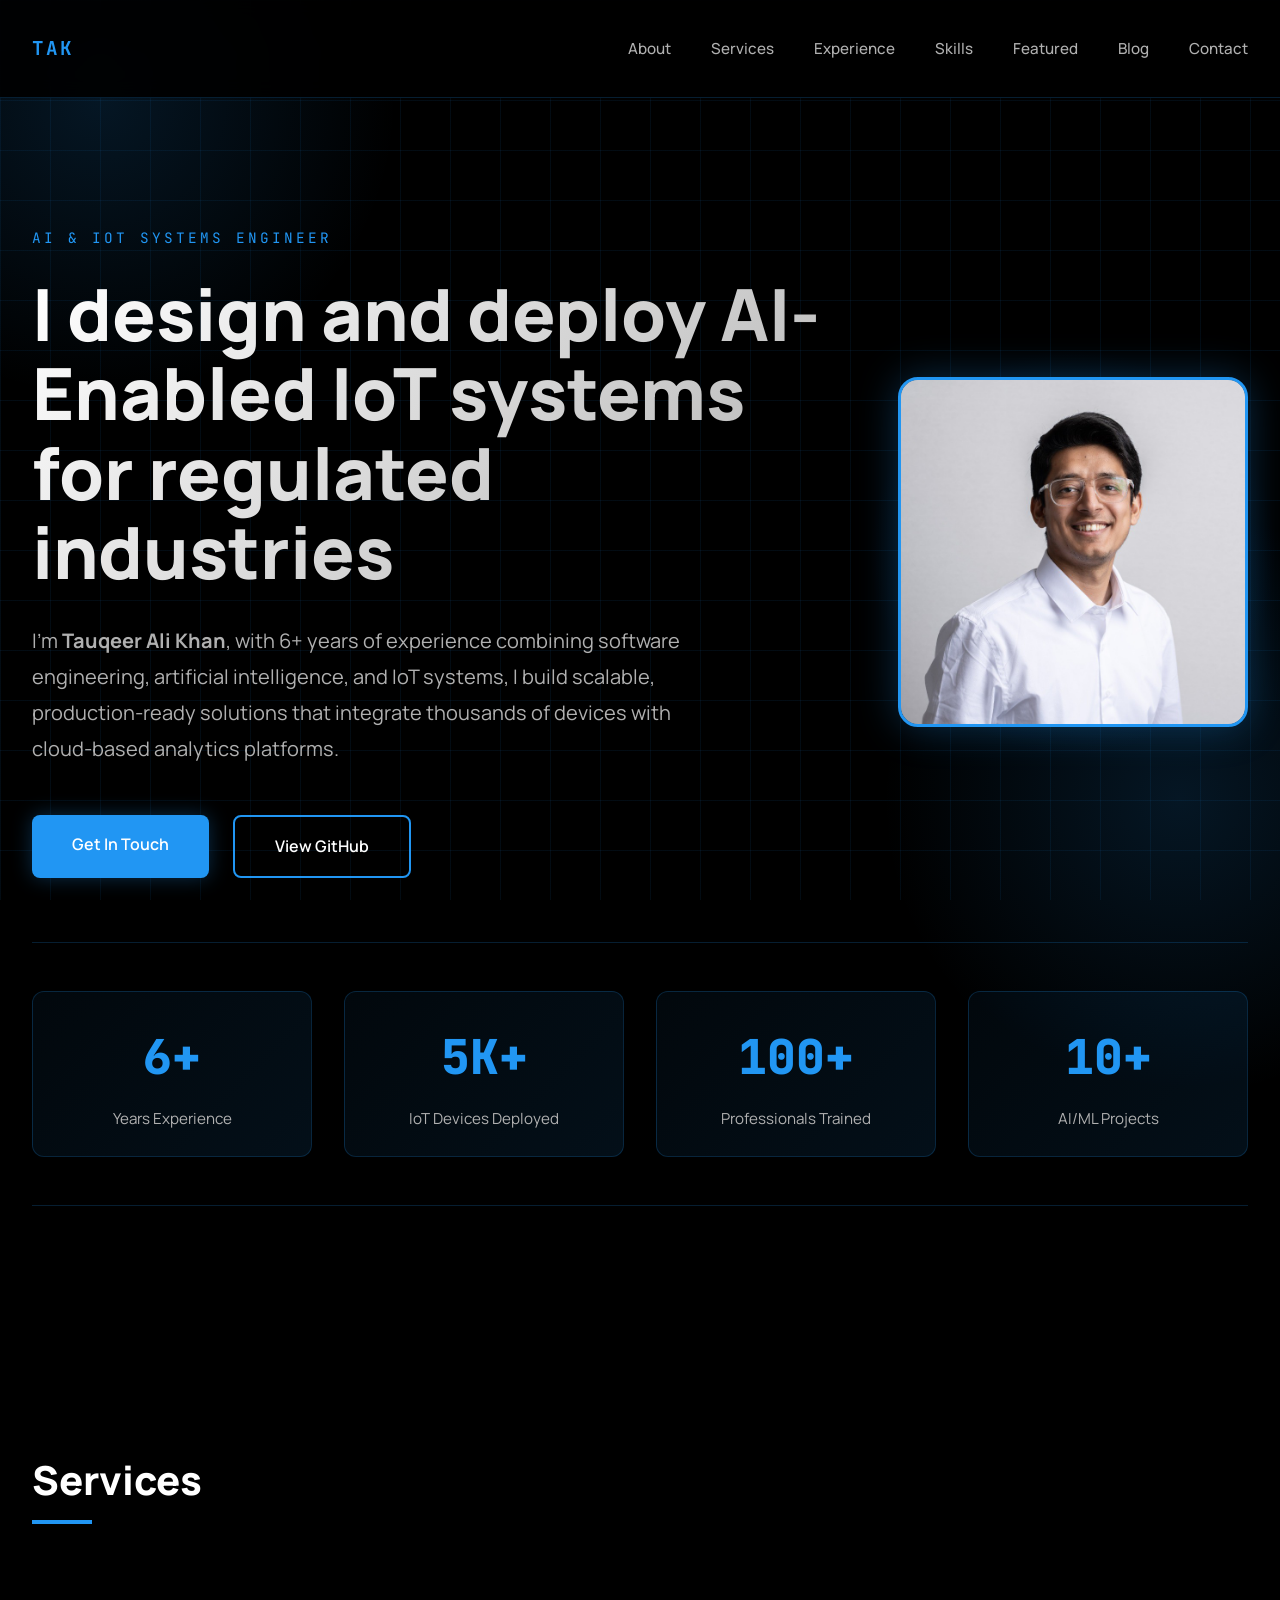
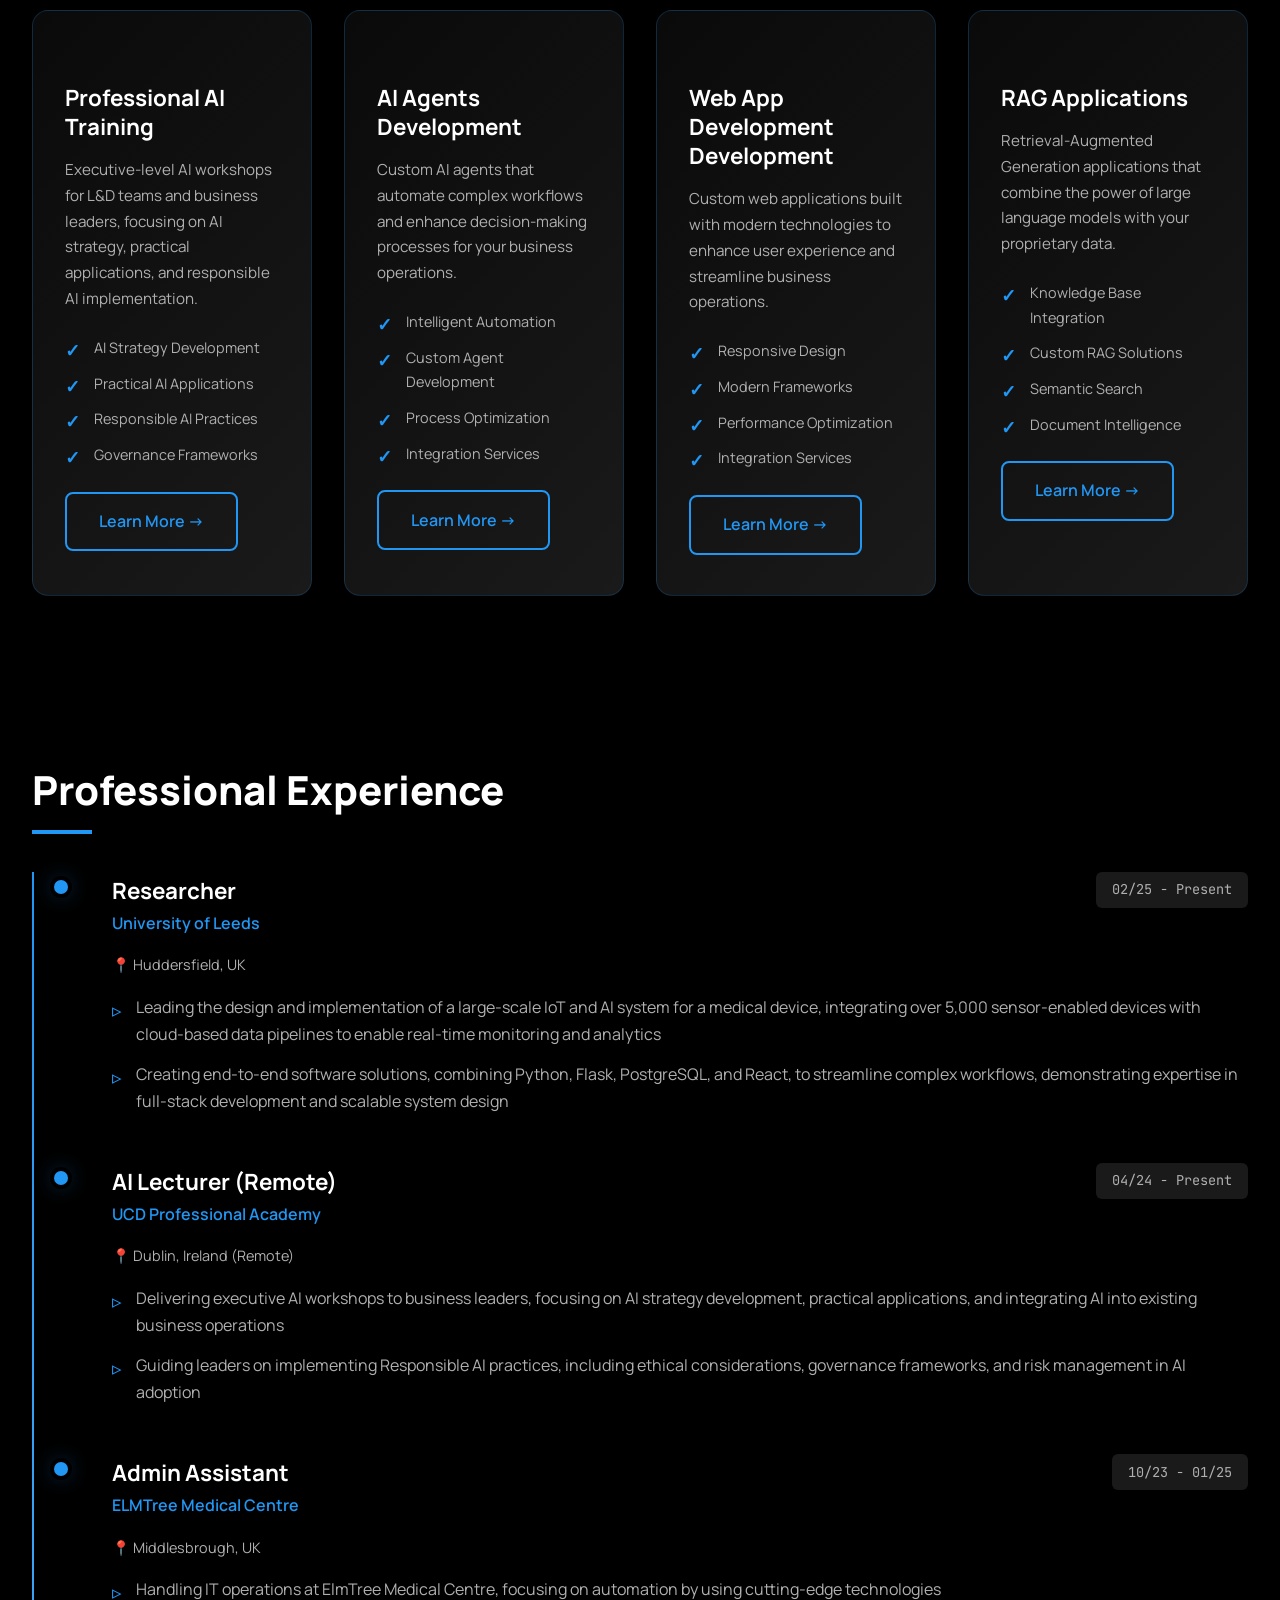
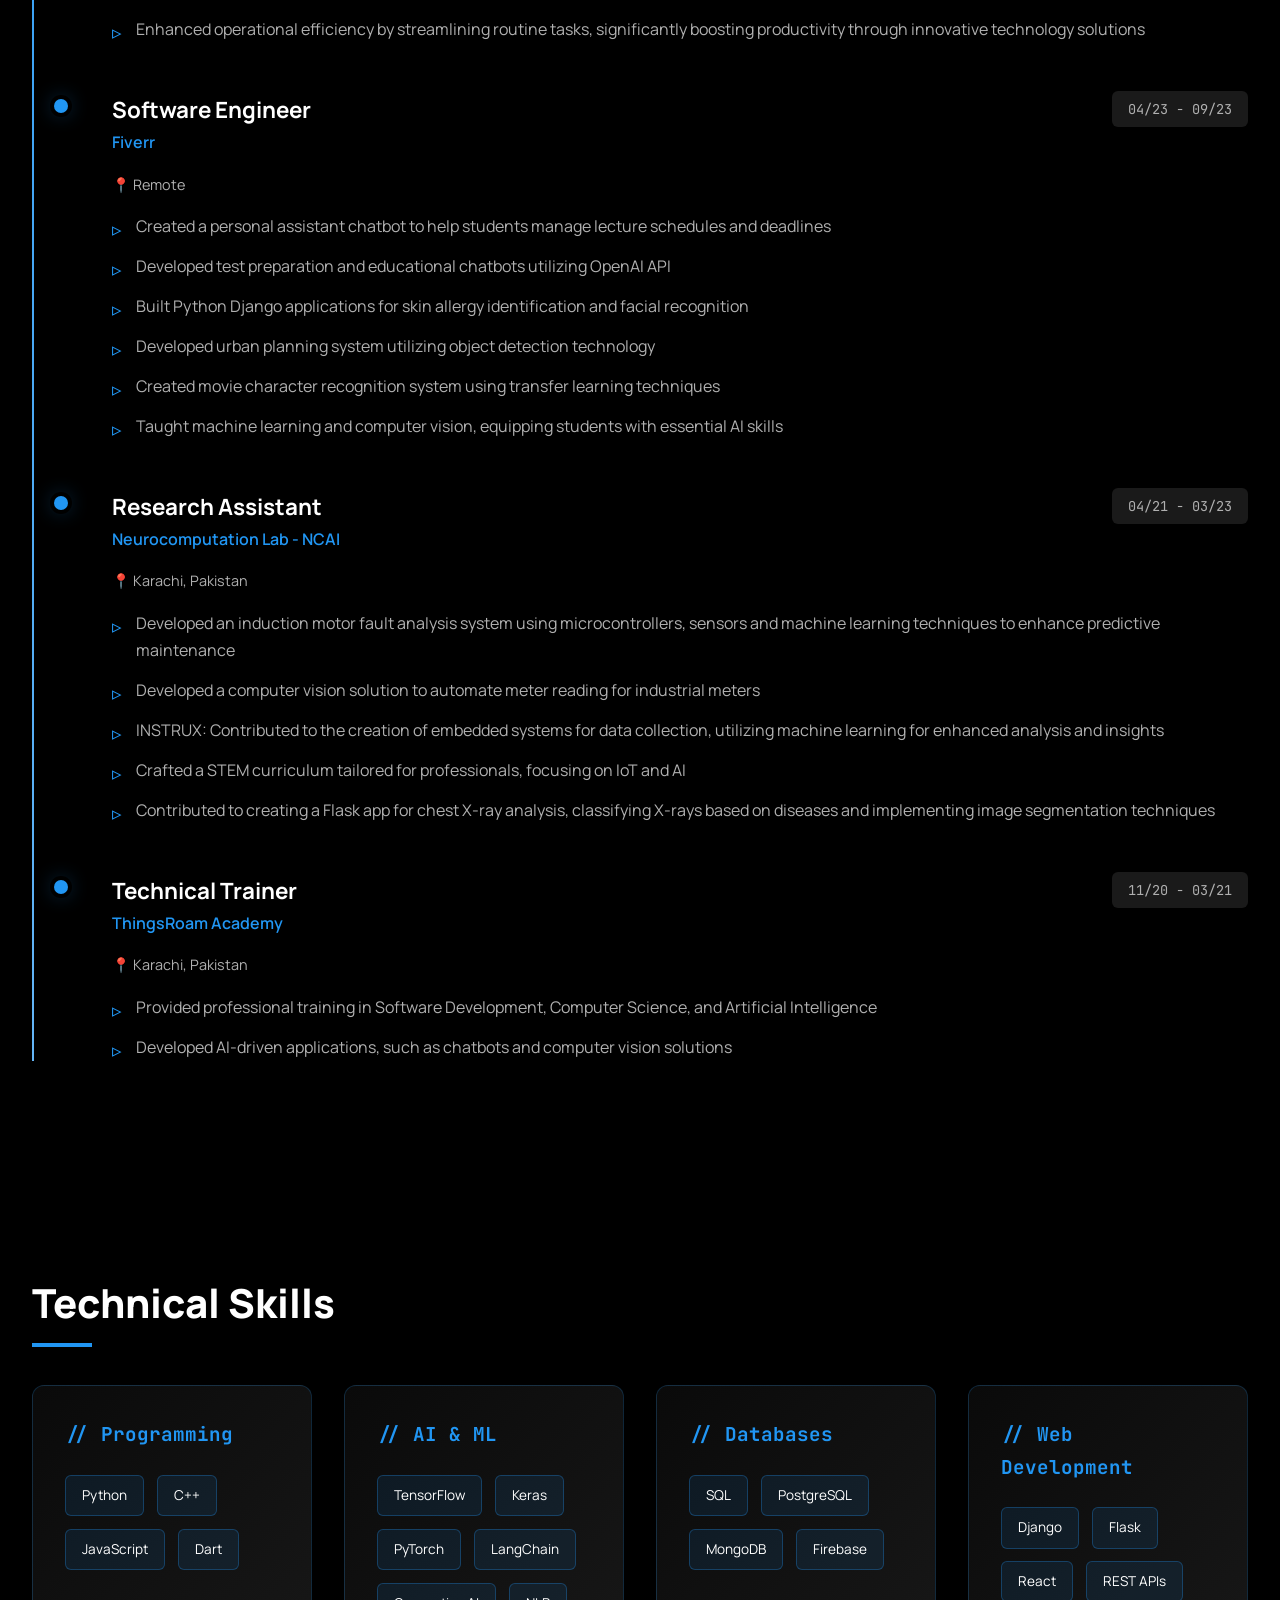
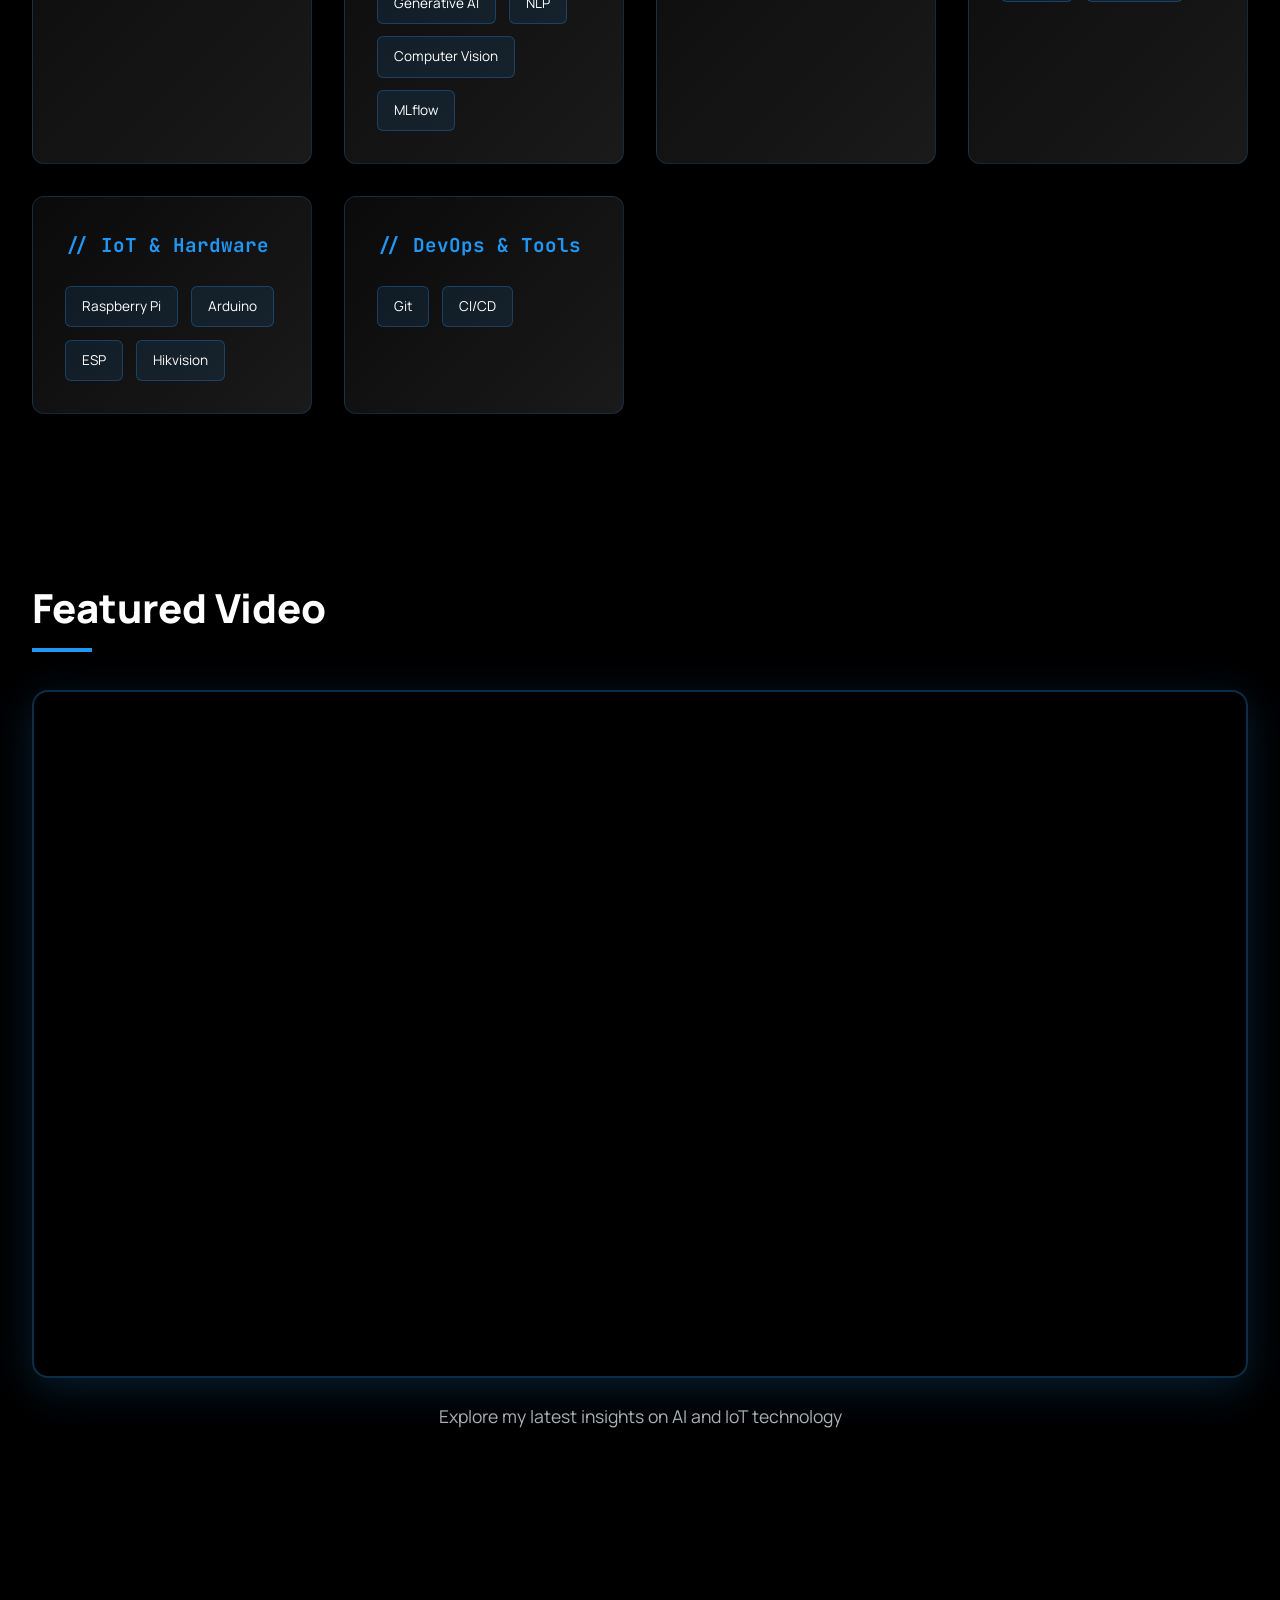
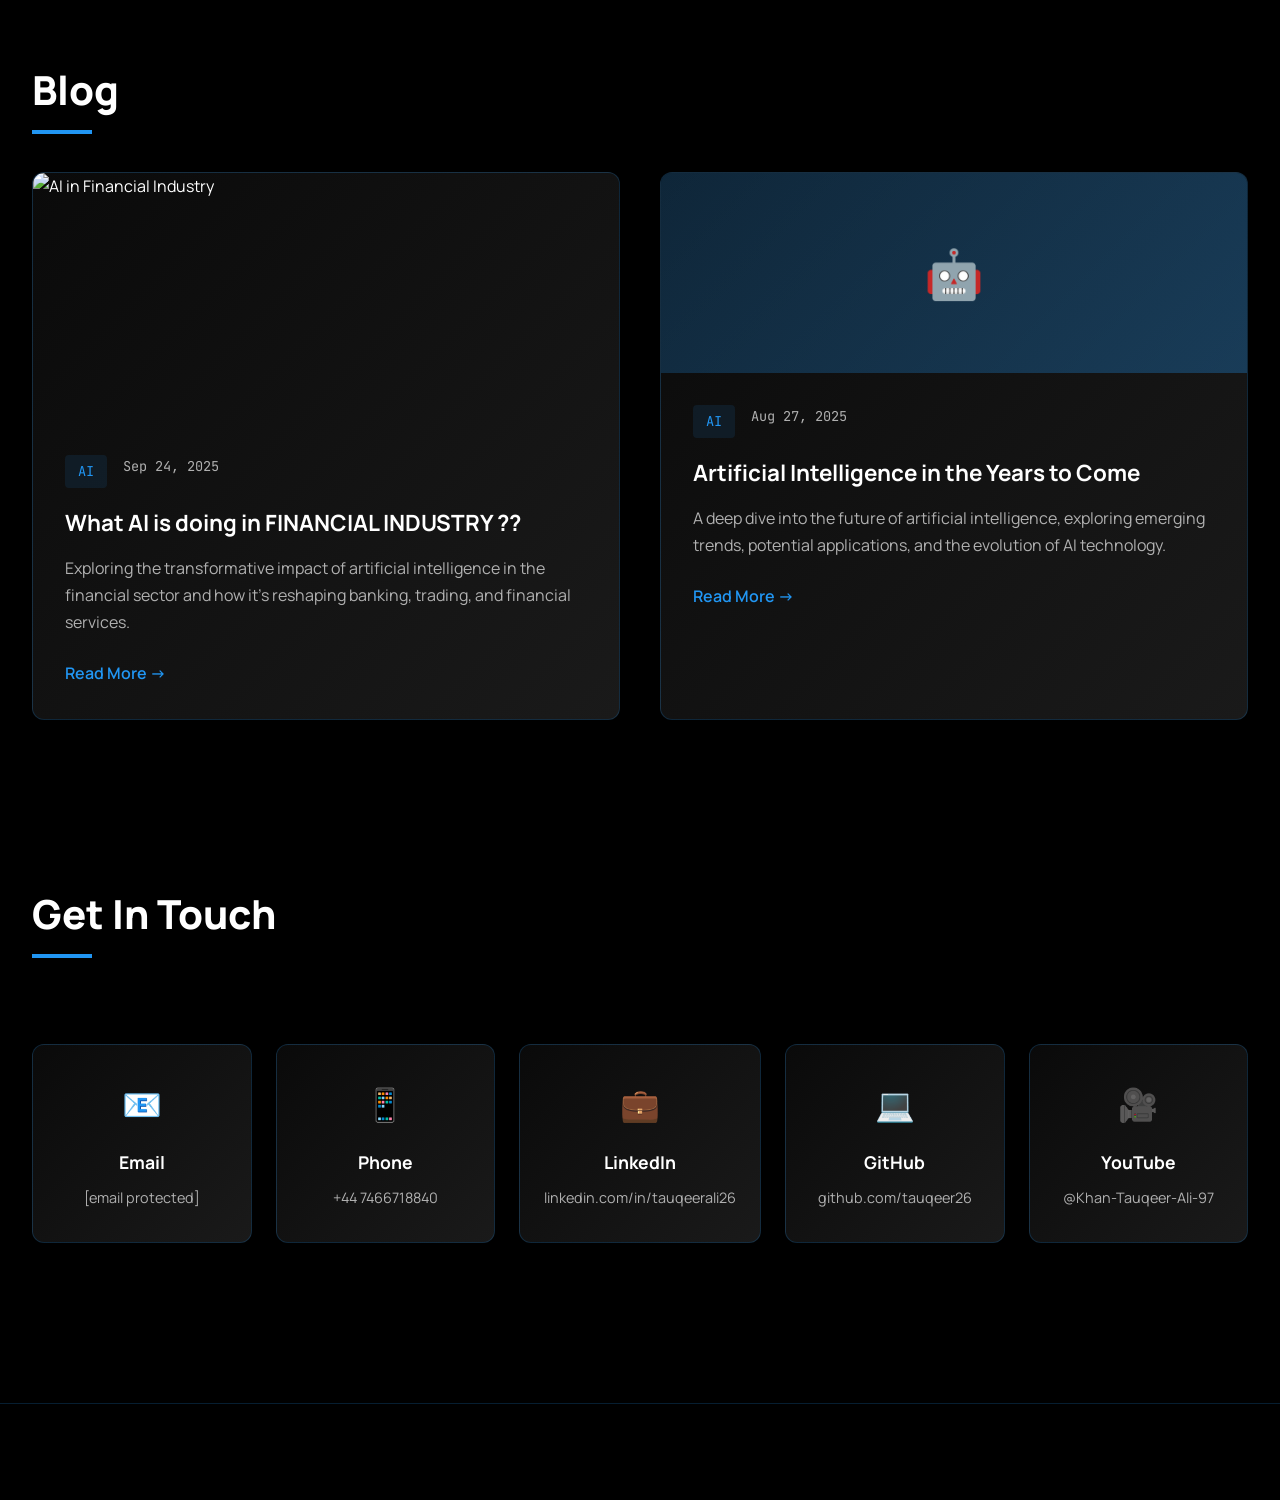
==== commit 61f0efbf: "update" ====
--- a/index.html
+++ b/index.html
@@ -80,7 +80,7 @@
                 <h2 class="section-title">Services</h2>
                 <div class="services-grid">
                     <div class="service-card">
-                        <div class="service-icon">🎓</div>
+                        <div class="service-icon"></div>
                         <h3>Professional AI Training</h3>
                         <p>Executive-level AI workshops for L&D teams and business leaders, focusing on AI strategy, practical applications, and responsible AI implementation.</p>
                         <ul class="service-features">
@@ -93,7 +93,7 @@
                     </div>
 
                     <div class="service-card">
-                        <div class="service-icon">🤖</div>
+                        <div class="service-icon"></div>
                         <h3>AI Agents Development</h3>
                         <p>Custom AI agents that automate complex workflows and enhance decision-making processes for your business operations.</p>
                         <ul class="service-features">
@@ -104,9 +104,21 @@
                         </ul>
                         <a href="#contact" class="service-cta">Learn More →</a>
                     </div>
-
+                    
                     <div class="service-card">
-                        <div class="service-icon">📚</div>
+                        <div class="service-icon"></div>
+                        <h3>Web App Development Development</h3>
+                        <p>Custom web applications built with modern technologies to enhance user experience and streamline business operations.</p>
+                        <ul class="service-features">
+                            <li>Responsive Design</li>
+                            <li>Modern Frameworks</li>
+                            <li>Performance Optimization</li>
+                            <li>Integration Services</li>
+                        </ul>
+                        <a href="#contact" class="service-cta">Learn More →</a>
+                    </div>
+                    <div class="service-card">
+                        <div class="service-icon"></div>
                         <h3>RAG Applications</h3>
                         <p>Retrieval-Augmented Generation applications that combine the power of large language models with your proprietary data.</p>
                         <ul class="service-features">
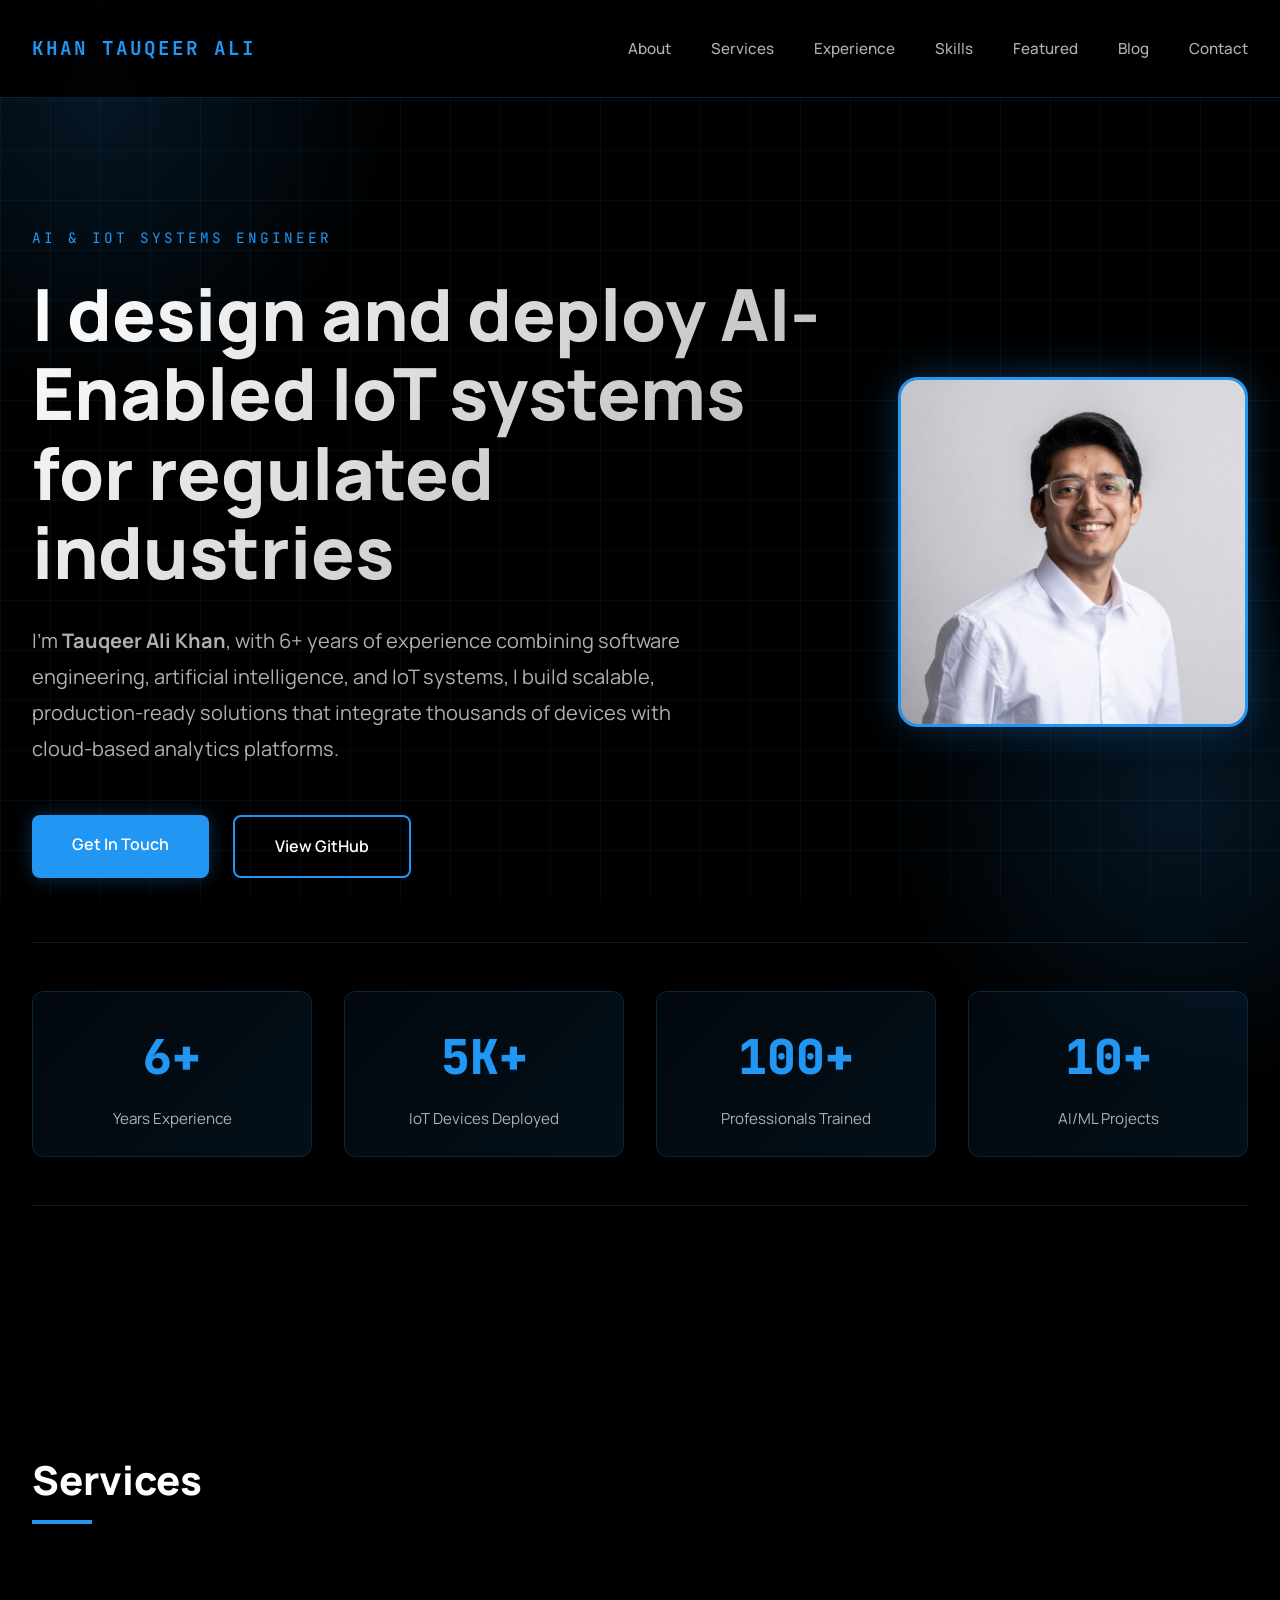
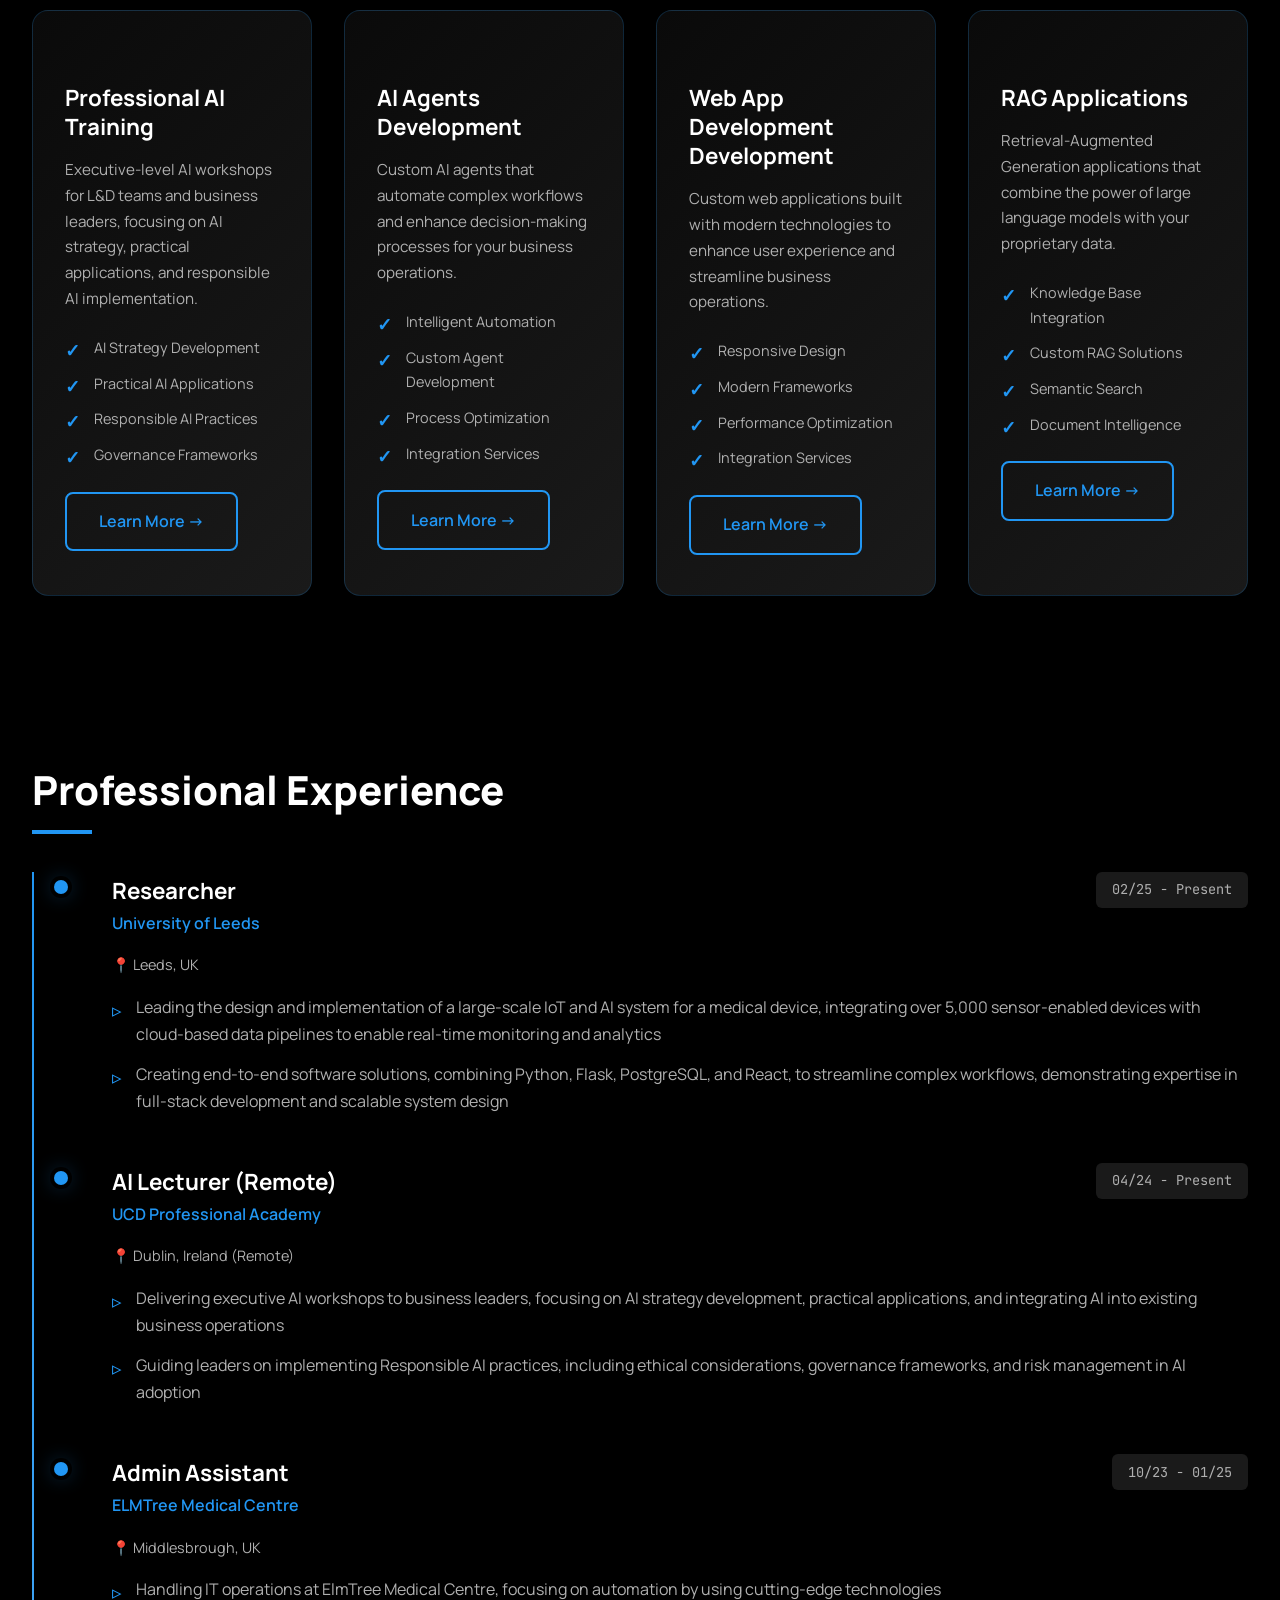
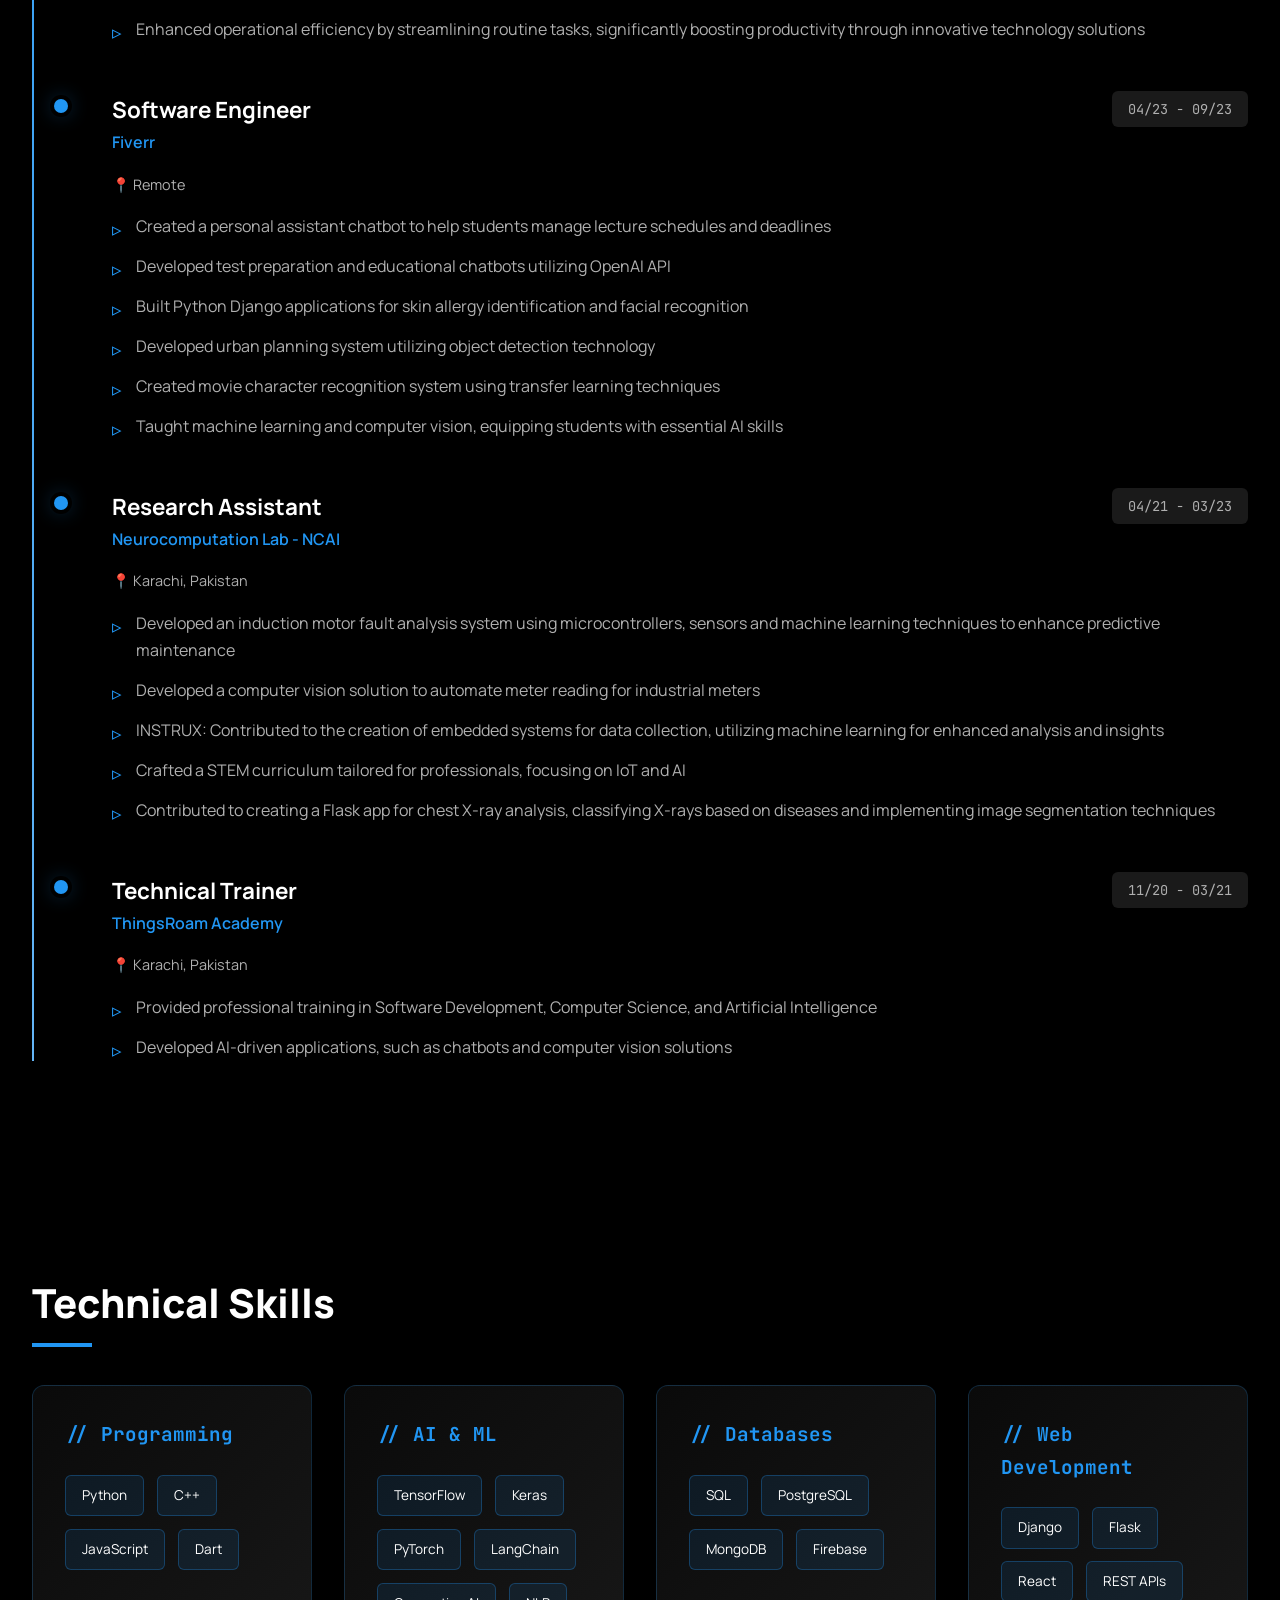
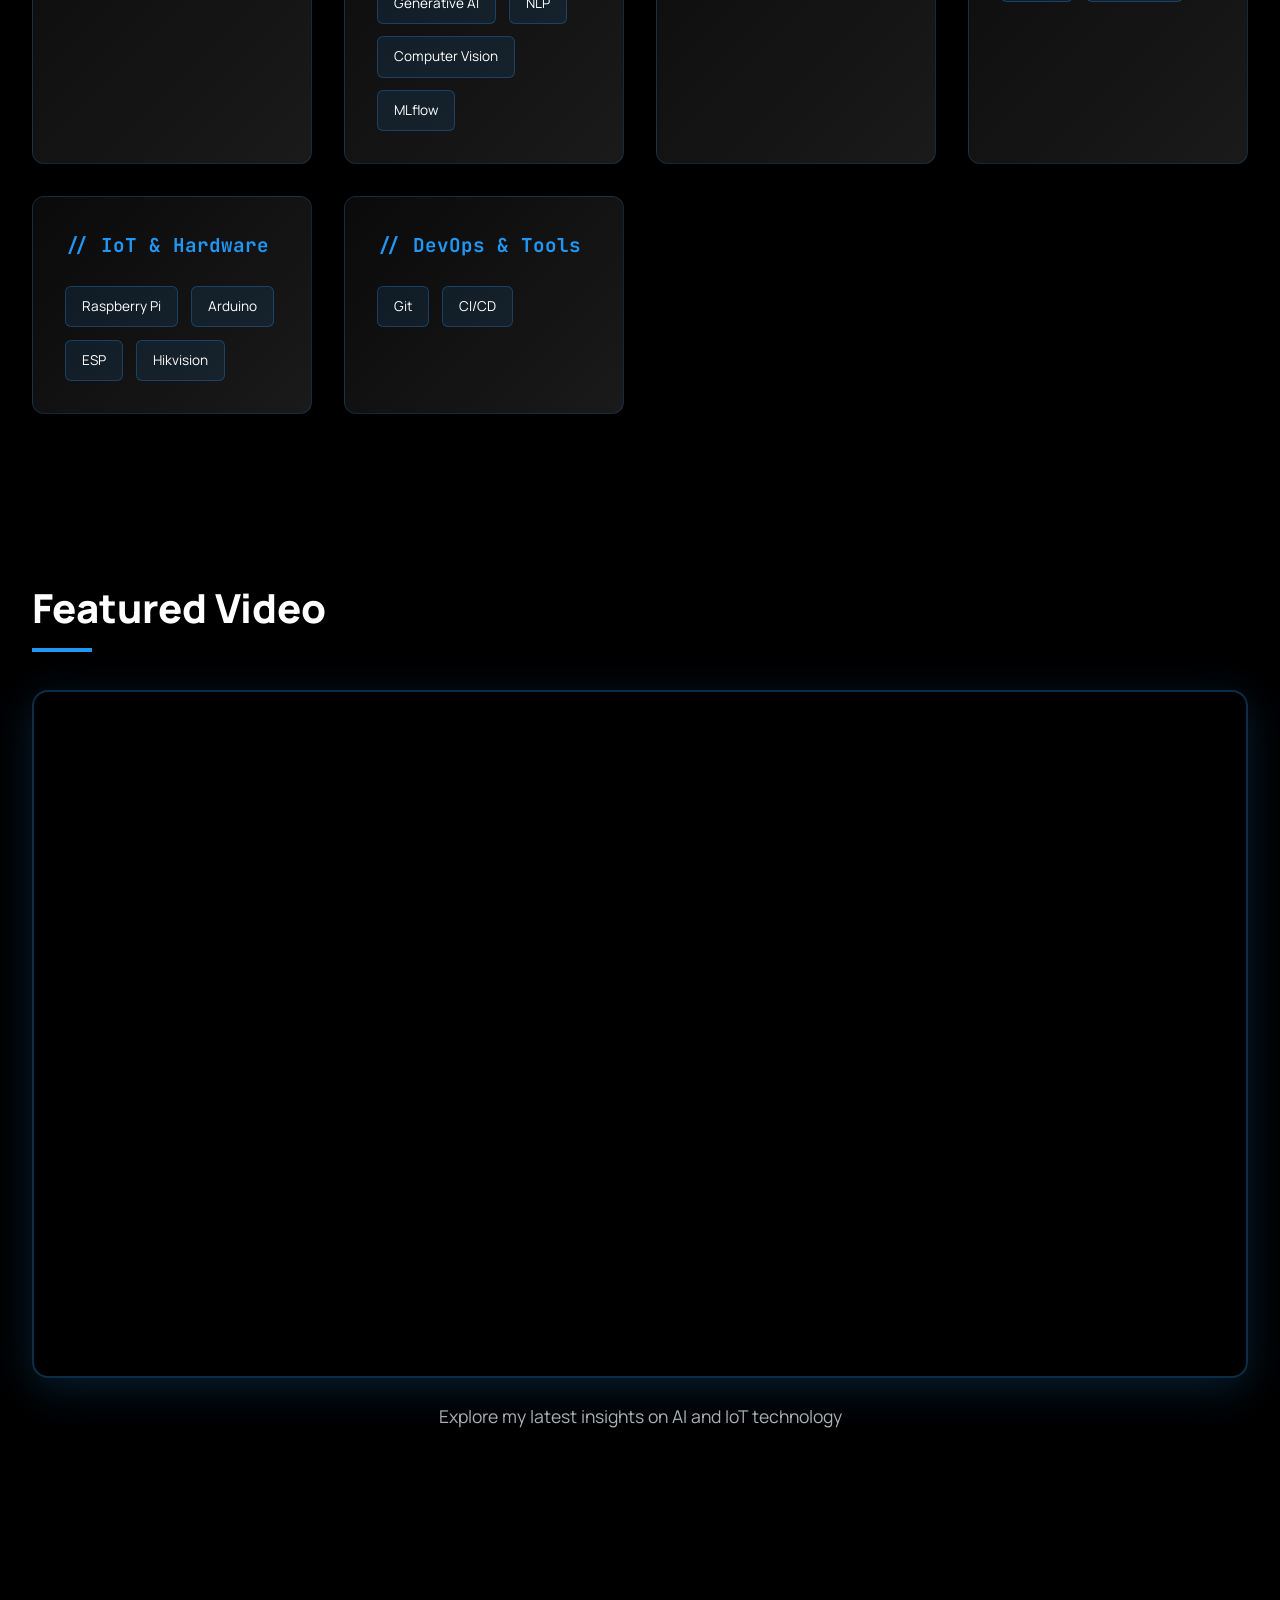
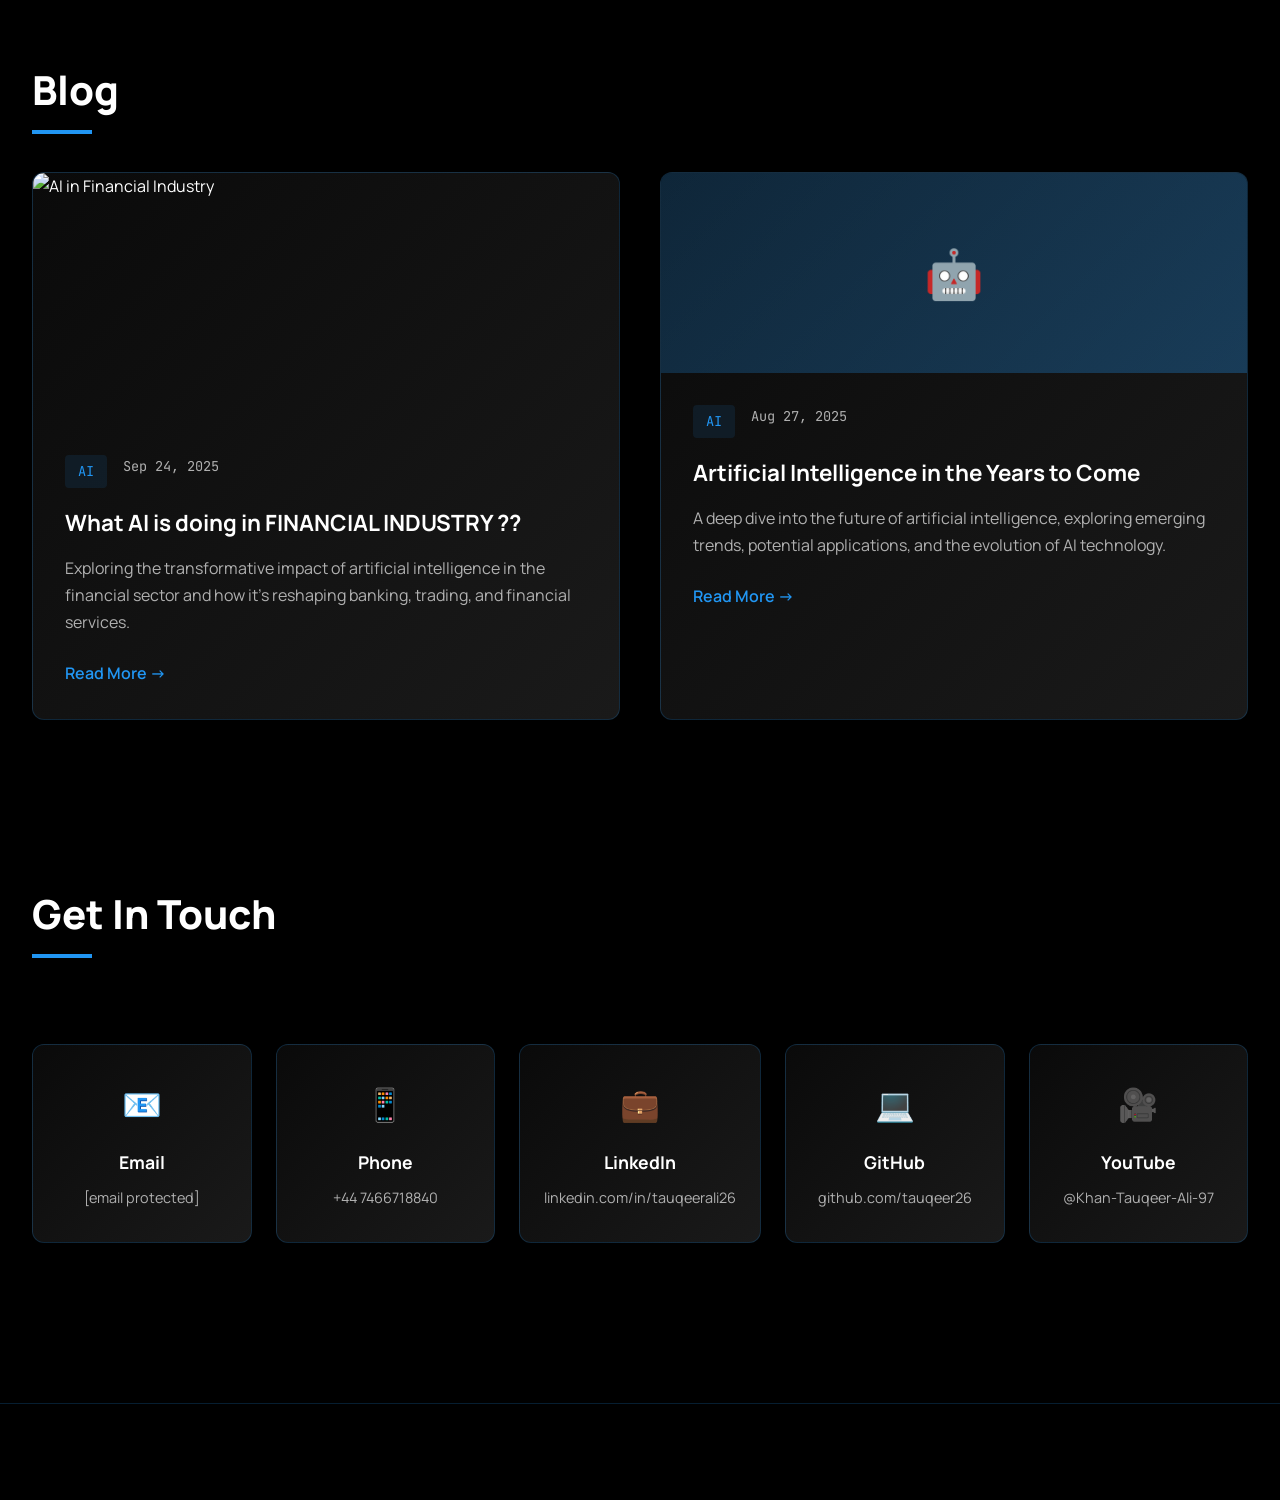
==== commit b8995f66: "name edit" ====
--- a/index.html
+++ b/index.html
@@ -3,7 +3,7 @@
 <head>
     <meta charset="UTF-8">
     <meta name="viewport" content="width=device-width, initial-scale=1.0">
-    <title>Tauqeer Ali Khan | AI & IoT Systems Engineer</title>
+    <title>Khan Tauqeer Ali</title>
     <link rel="preconnect" href="https://fonts.googleapis.com">
     <link rel="preconnect" href="https://fonts.gstatic.com" crossorigin>
     <link href="https://fonts.googleapis.com/css2?family=JetBrains+Mono:wght@300;400;600;700&family=Manrope:wght@300;400;600;700;800&display=swap" rel="stylesheet">
@@ -17,7 +17,7 @@
     <header>
         <div class="container">
             <nav>
-                <div class="logo">TAK</div>
+                <div class="logo">Khan Tauqeer Ali</div>
                 <ul class="nav-links">
                     <li><a href="#about">About</a></li>
                     <li><a href="#services">Services</a></li>
@@ -145,7 +145,7 @@
                             </div>
                             <span class="job-period">02/25 - Present</span>
                         </div>
-                        <p class="job-location">📍 Huddersfield, UK</p>
+                        <p class="job-location">📍 Leeds, UK</p>
                         <ul class="job-description">
                             <li>Leading the design and implementation of a large-scale IoT and AI system for a medical device, integrating over 5,000 sensor-enabled devices with cloud-based data pipelines to enable real-time monitoring and analytics</li>
                             <li>Creating end-to-end software solutions, combining Python, Flask, PostgreSQL, and React, to streamline complex workflows, demonstrating expertise in full-stack development and scalable system design</li>
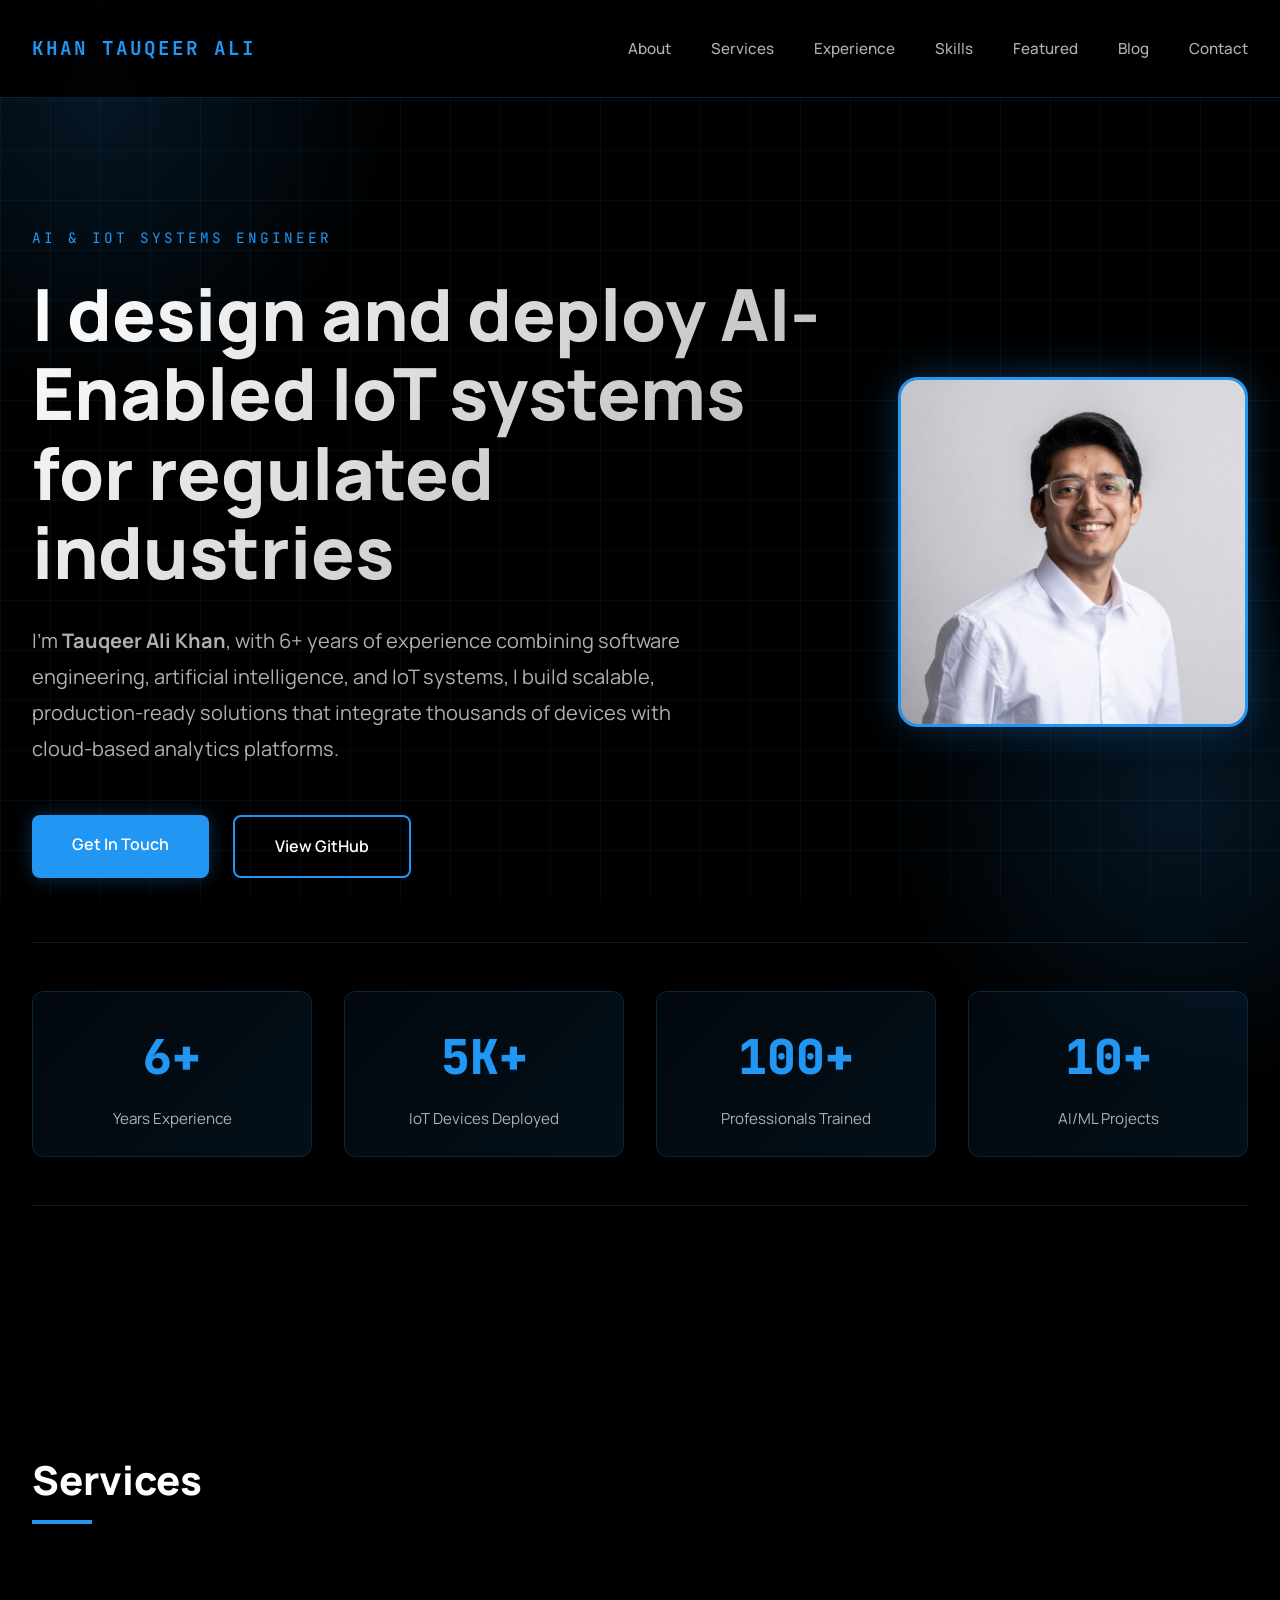
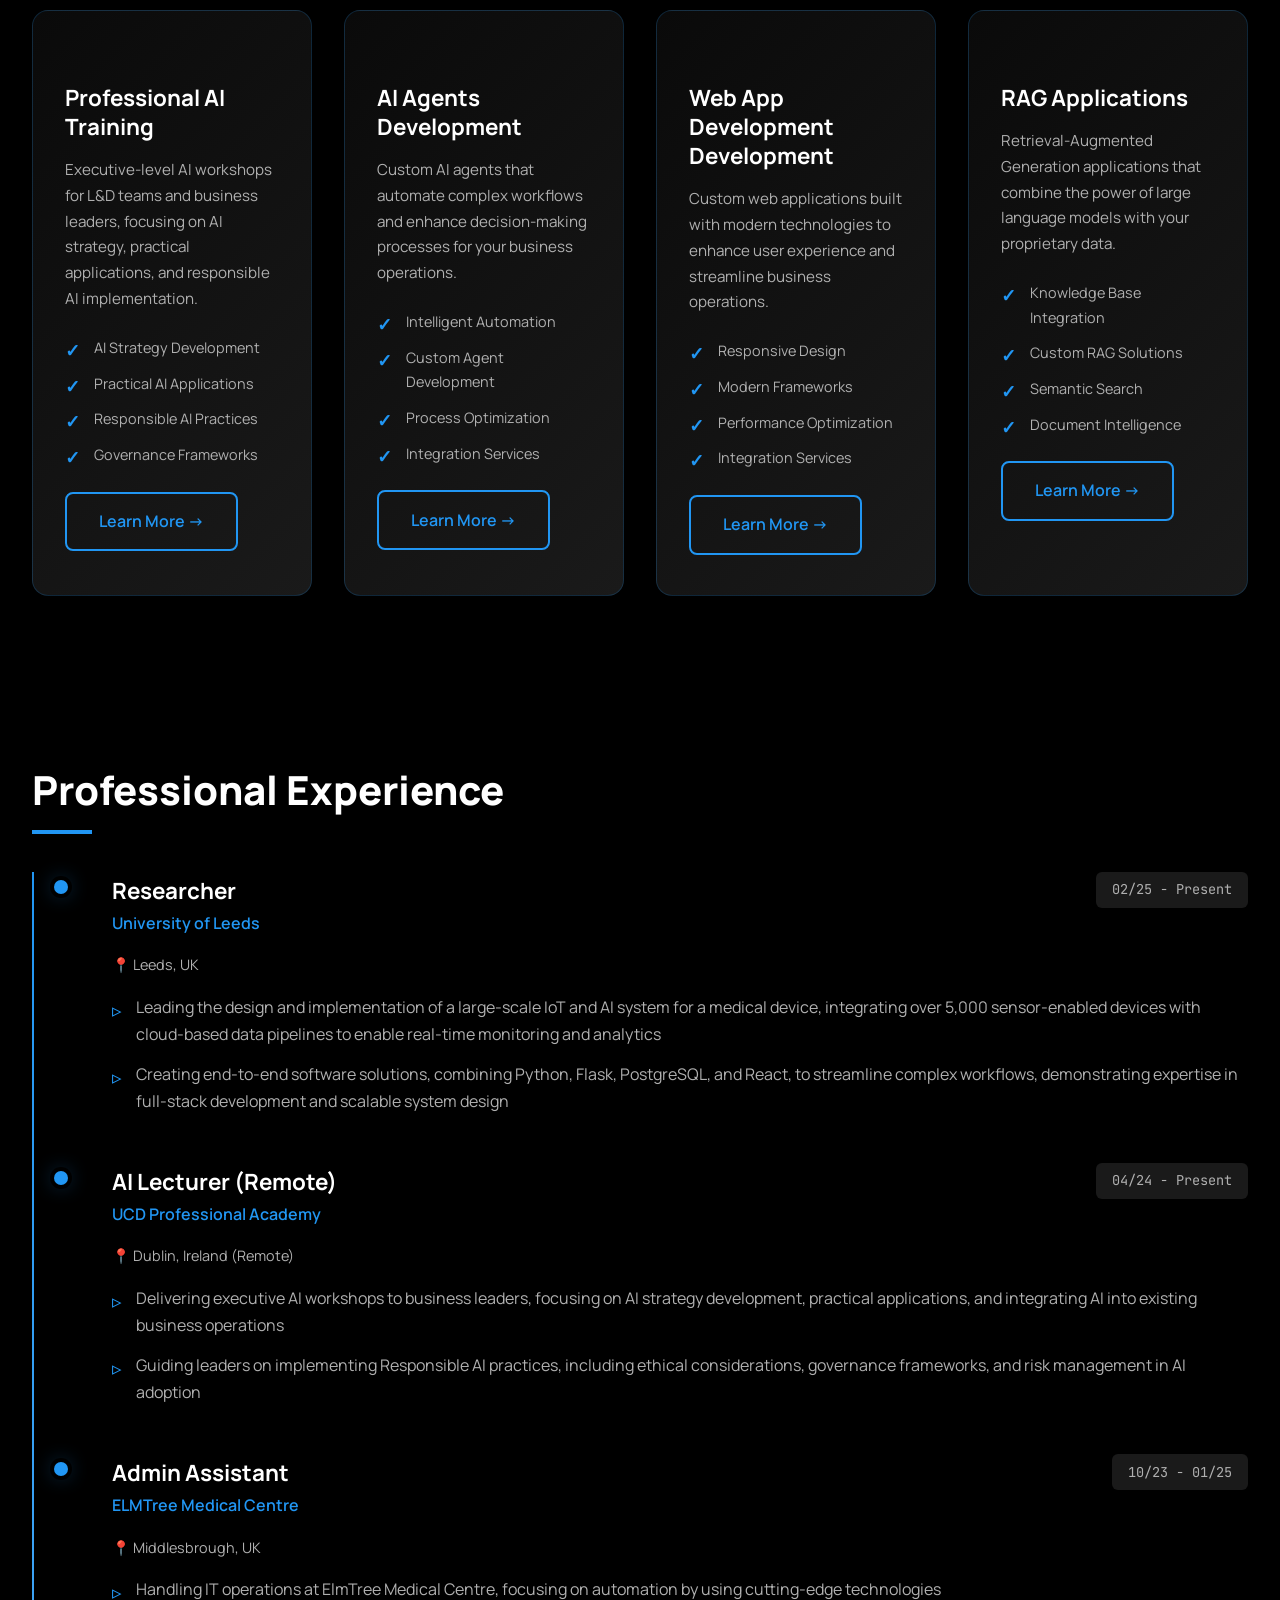
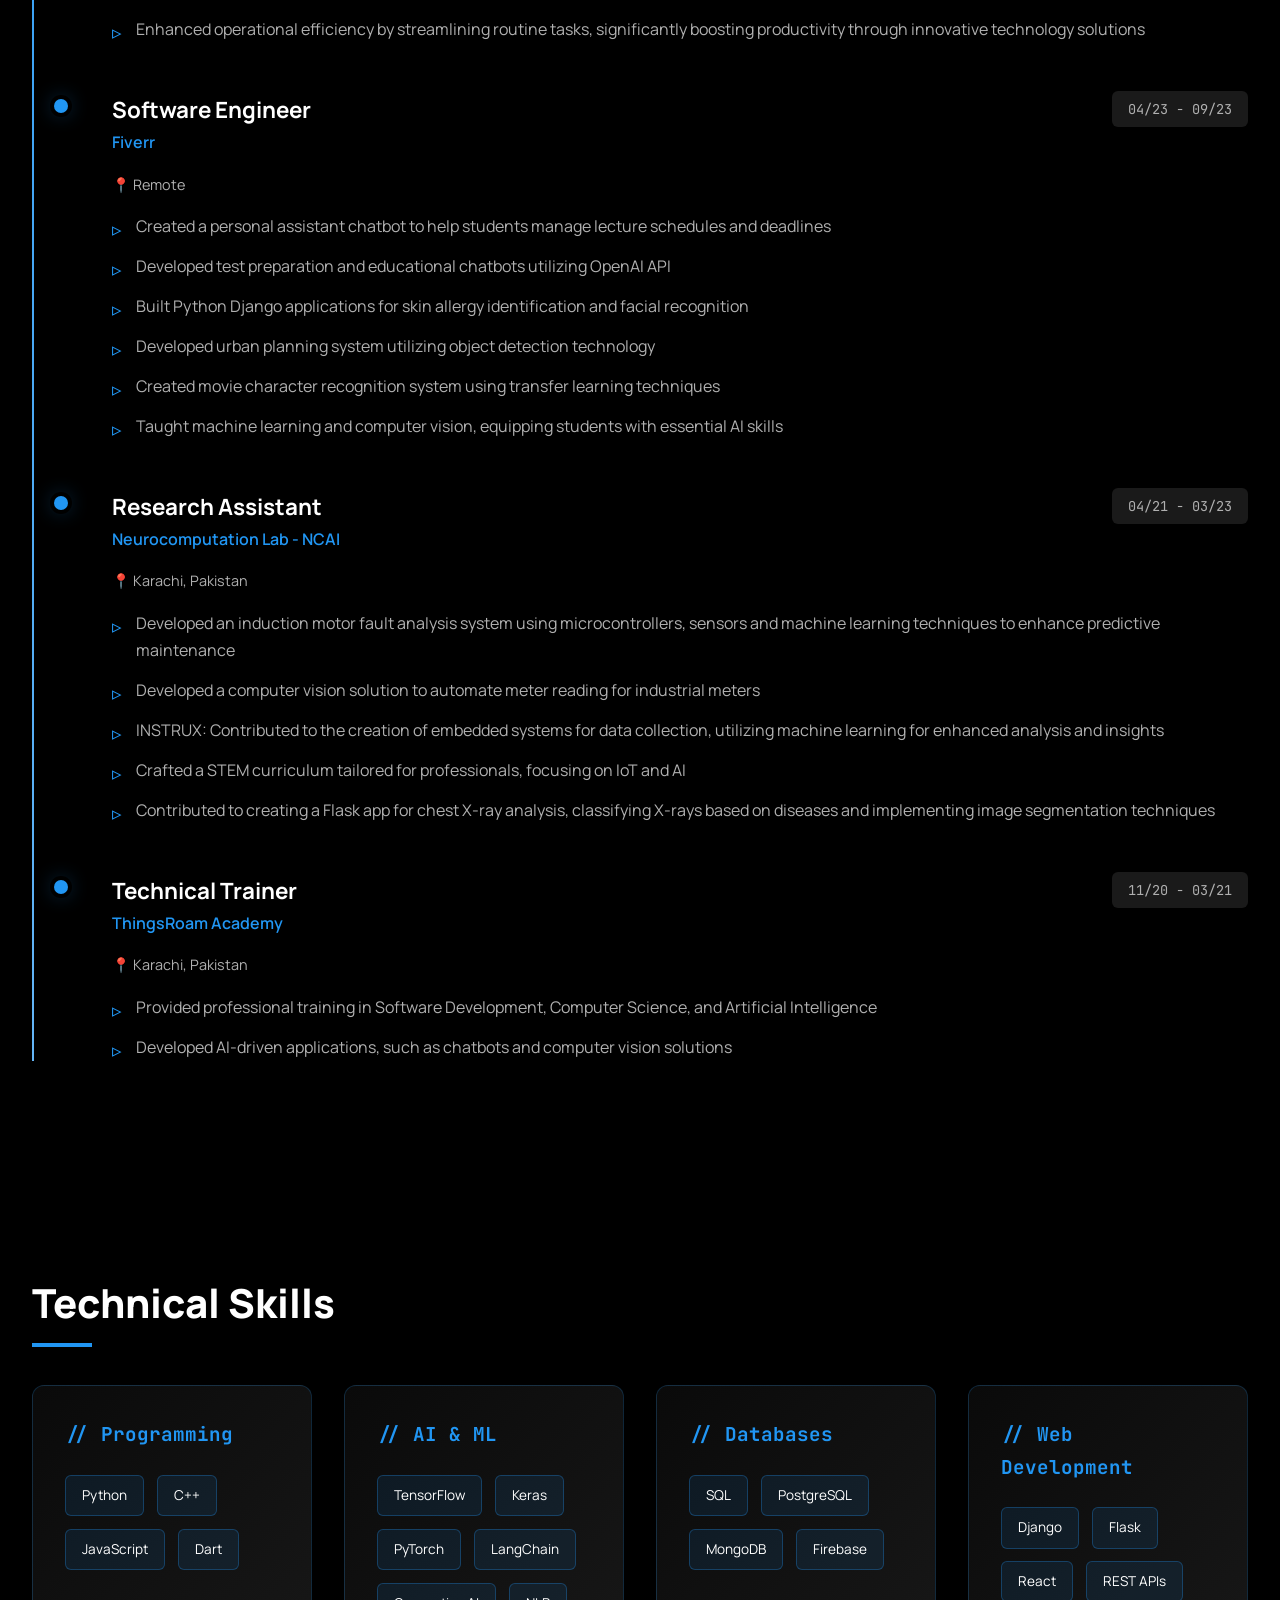
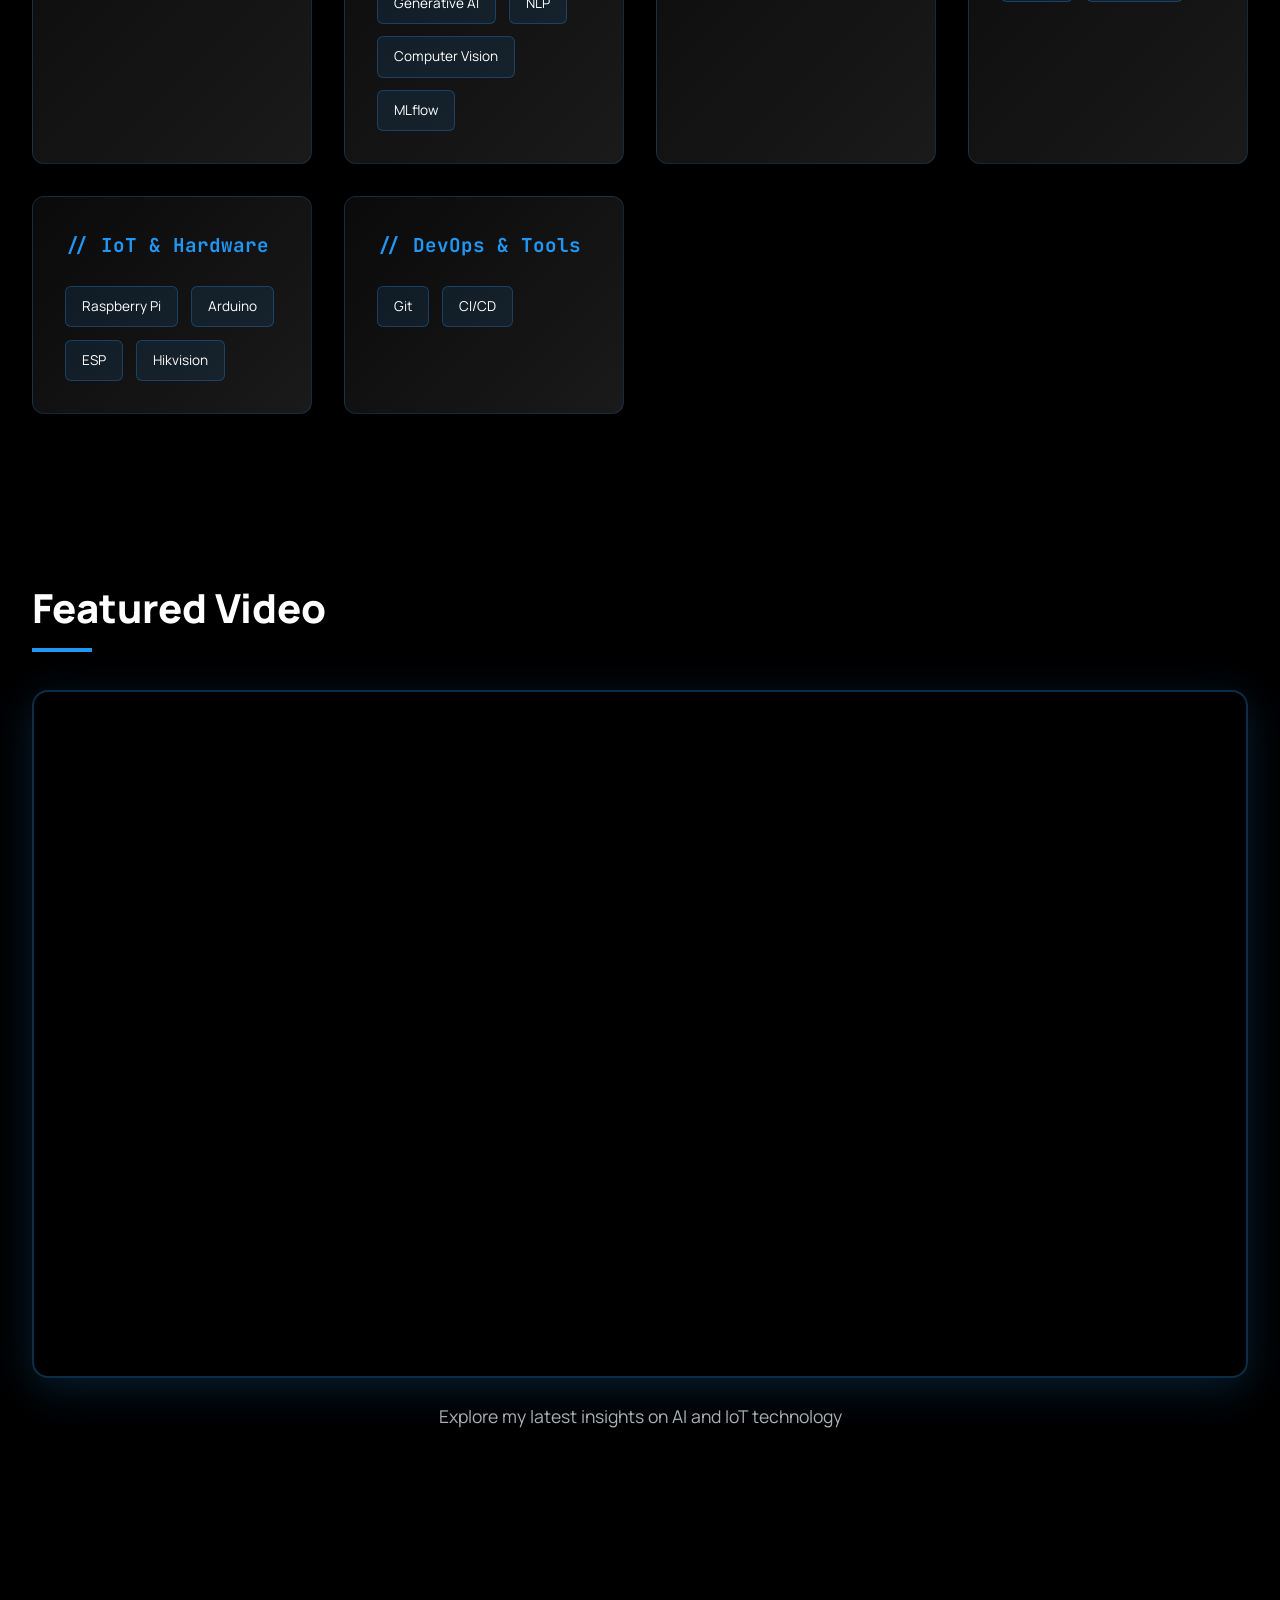
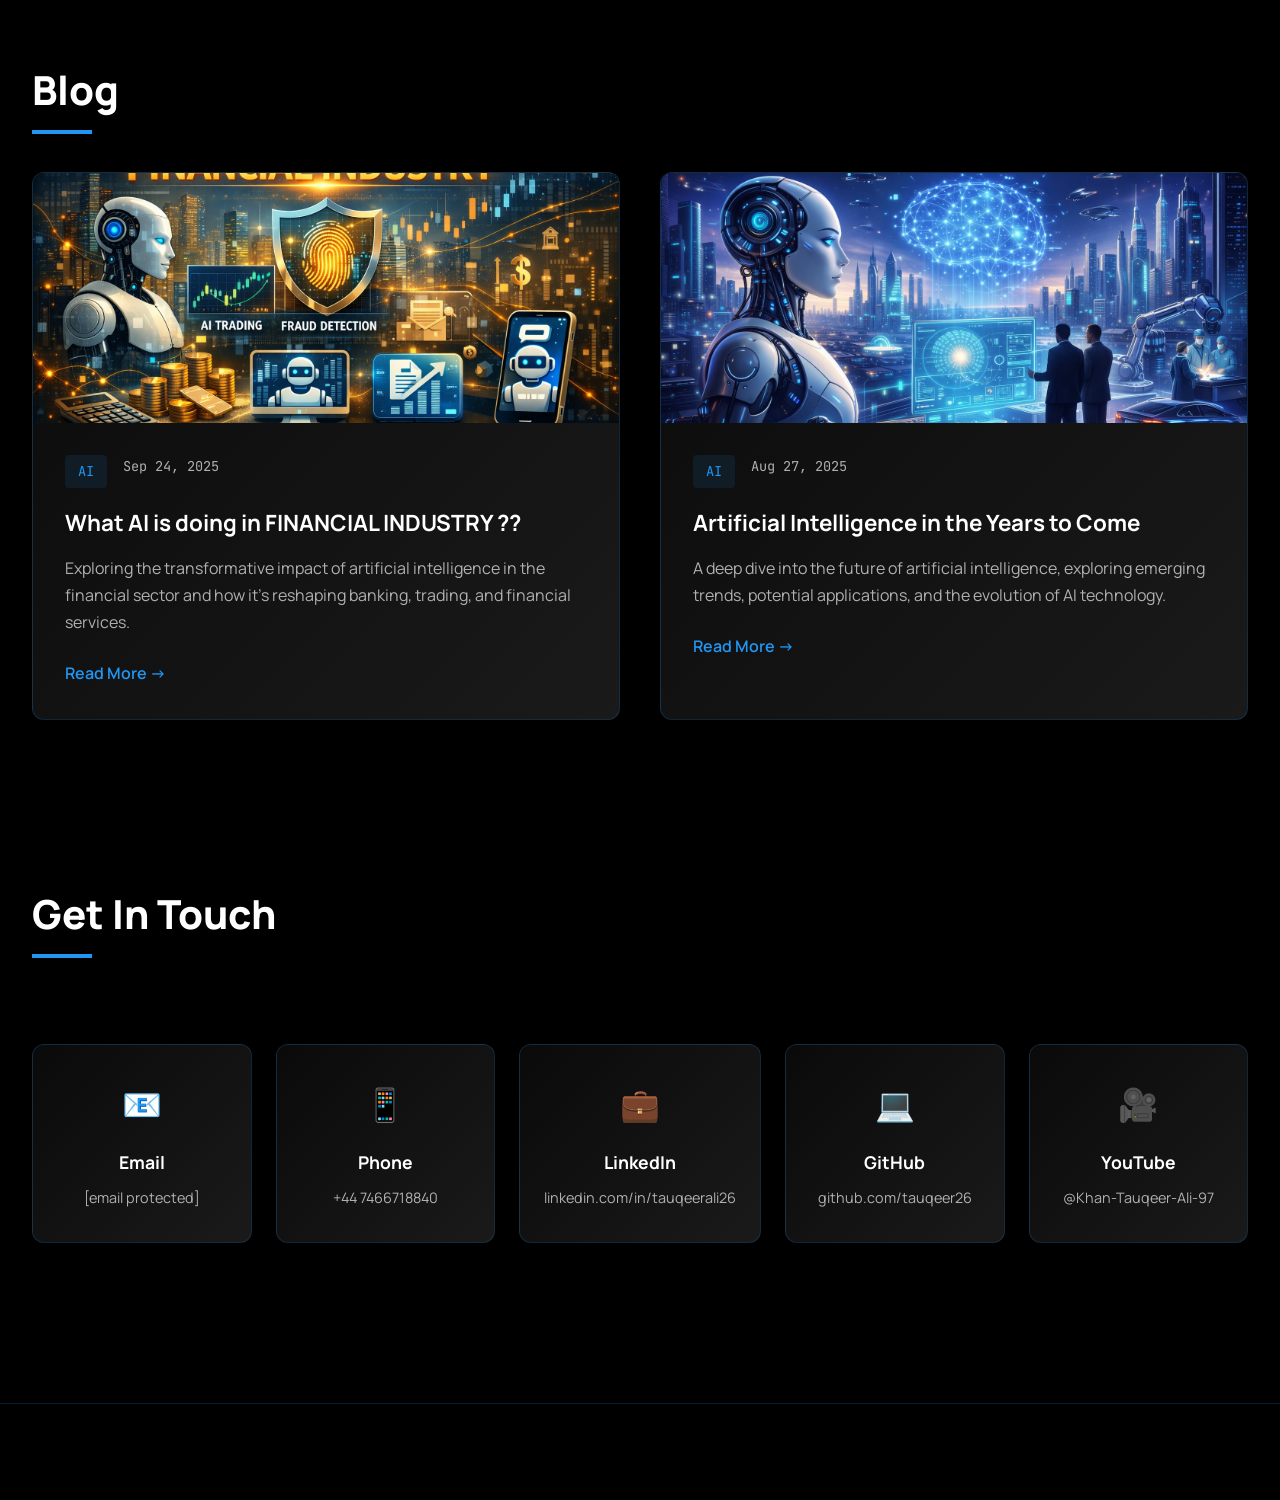
==== commit 6f94d1f9: "pics" ====
--- a/index.html
+++ b/index.html
@@ -329,7 +329,7 @@
                 <h2 class="section-title">Blog</h2>
                 <div class="blog-grid">
                     <div class="blog-card" onclick="window.open('https://medium.com/@khantauqeerali26/what-ai-is-doing-in-financial-industry-8066f8aa4de0', '_blank')">
-                        <img src="financial-ai-banner.png" alt="AI in Financial Industry" class="blog-banner-image">
+                        <img src="financial.png" alt="AI in Financial Industry" class="blog-banner-image">
                         <div class="blog-content">
                             <div class="blog-meta">
                                 <span class="blog-tag">AI</span>
@@ -342,7 +342,8 @@
                     </div>
 
                     <div class="blog-card" onclick="window.open('https://medium.com/@khantauqeerali26/ai-as-it-is-63a8f76b062f', '_blank')">
-                        <div class="blog-image">🤖</div>
+                        <img src="aiyears.png" alt="AI in Financial Industry" class="blog-banner-image">
+                       
                         <div class="blog-content">
                             <div class="blog-meta">
                                 <span class="blog-tag">AI</span>
